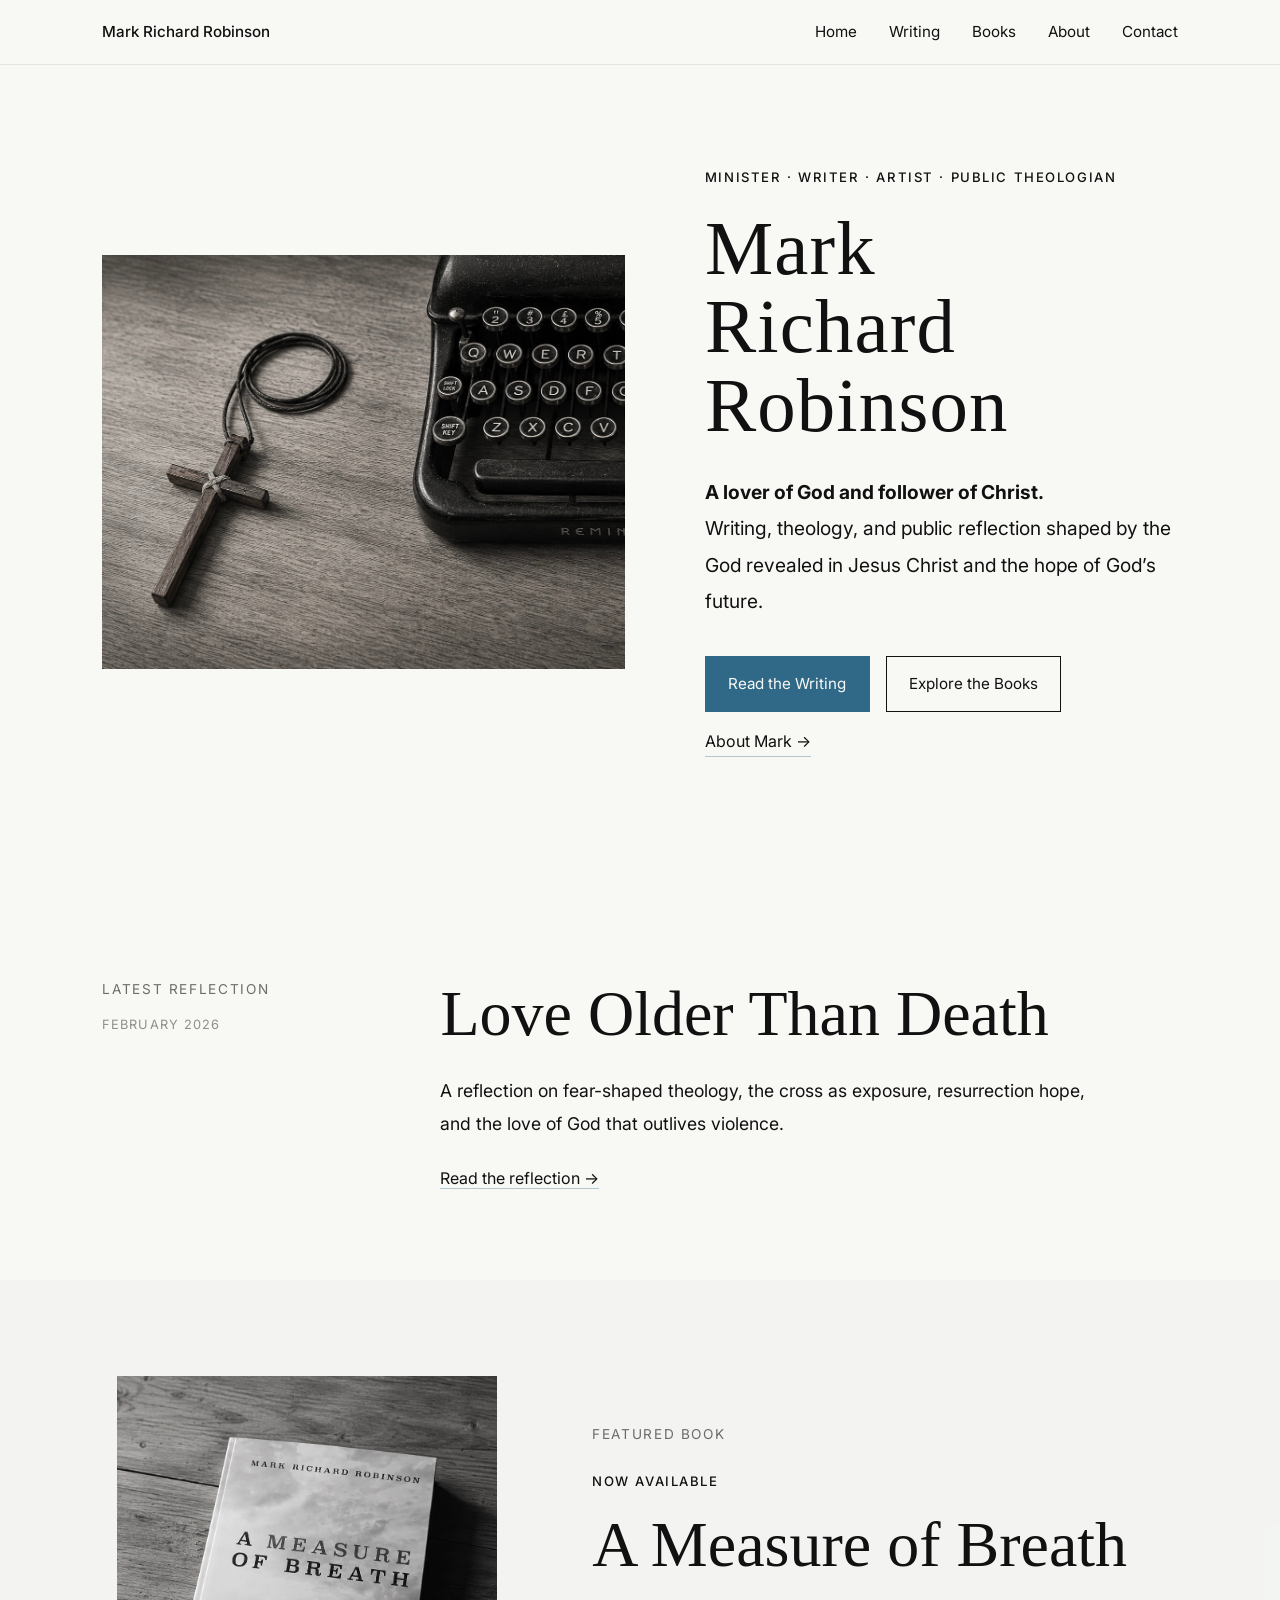
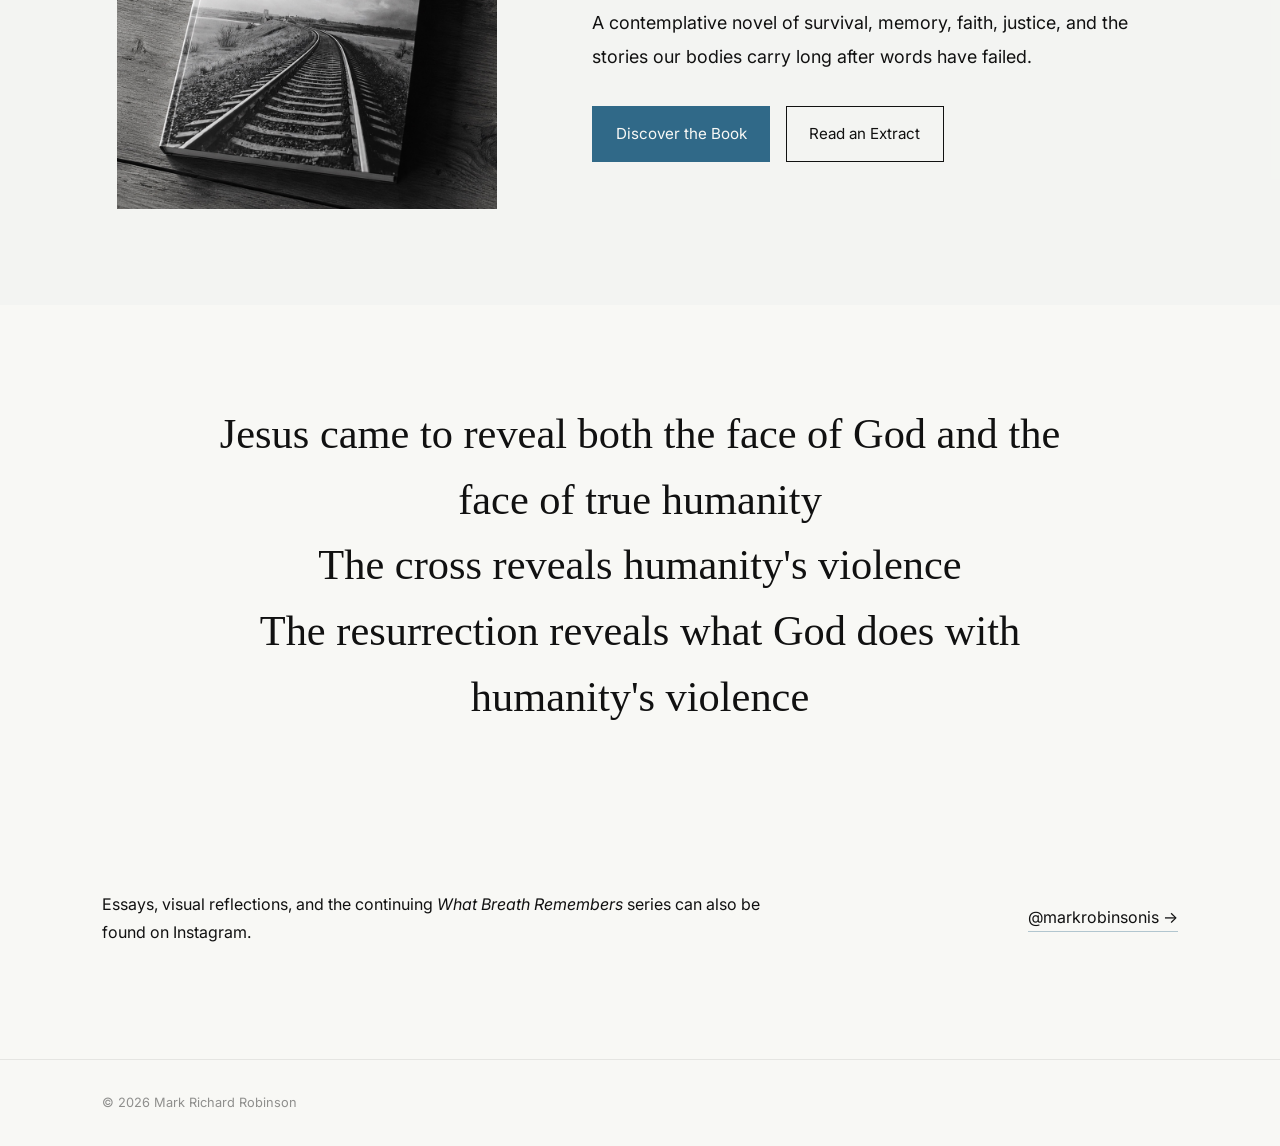
==== index.html @ be637208 "Update index.html" ====
<!DOCTYPE html>
<html lang="en">
<head>
    <meta charset="UTF-8">
    <meta name="viewport" content="width=device-width, initial-scale=1.0">
<meta name="description"
    content="The website of Mark Richard Robinson: minister, writer, artist, public theologian, and author of A Measure of Breath.">
<title>Mark Richard Robinson | Theology, Writing and Public Reflection</title>
<link rel="stylesheet" href="style.css">
</head>
<body>
<header class="site-header">
<div class="site-title">
    <a href="index.html">Mark Richard Robinson</a>
</div>
<button class="menu-toggle"
    aria-label="Open menu"
    aria-expanded="false"
    onclick="
        document.body.classList.toggle('menu-open');
        this.setAttribute(
            'aria-expanded',
            document.body.classList.contains('menu-open')
        );
    ">
    Menu
</button>
<nav class="site-nav" aria-label="Main navigation">
    <a href="index.html">Home</a>
    <a href="writing.html">Writing</a>
    <a href="books.html">Books</a>
    <a href="about.html">About</a>
    <a href="contact.html">Contact</a>
</nav>
</header>
<main>
<section class="home-hero">
    <div class="home-hero-image">
        <img src="images/home.jpg"
            alt="Remington typewriter and handmade wooden cross belonging to Mark Richard Robinson">
    </div>
    <div class="home-hero-text">
        <p class="home-identity">
            Minister · Writer · Artist · Public theologian
        </p>
        <h1>
            Mark<br>
            Richard<br>
            Robinson
        </h1>
        <p class="home-statement">
            <strong>A lover of God and follower of Christ.</strong><br>
Writing, theology, and public reflection shaped by the God revealed in Jesus Christ and the hope of God’s future.
        </p>
        <div class="home-primary-links">
            <a href="writing.html" class="button button-accent">
                Read the Writing
            </a>
            <a href="books.html" class="button">
                Explore the Books
            </a>
            <a href="about.html" class="home-text-link">
                About Mark →
            </a>
        </div>
    </div>
</section>
<section class="home-latest">
    <div class="home-section-inner">
        <div class="home-section-heading">
            <p class="section-label">
                Latest Reflection
            </p>
            <p class="article-date">
                February 2026
            </p>
        </div>
        <div class="home-latest-content">
            <h2>
                <a href="writing/love-older-than-death.html">
                    Love Older Than Death
                </a>
            </h2>
            <p>
                A reflection on fear-shaped theology, the cross as exposure,
                resurrection hope, and the love of God that outlives violence.
            </p>
            <a href="writing/love-older-than-death.html"
                class="home-text-link">
                Read the reflection →
            </a>
        </div>
    </div>
</section>
    
<section class="home-featured-book">
    <div class="home-book-inner">
        <div class="home-book-cover">
            <img src="images/a-measure-of-breath-book.jpg"
                alt="Cover of A Measure of Breath by Mark Richard Robinson">
        </div>
        <div class="home-book-content">
            <p class="section-label">
                Featured Book
            </p>
            <p class="home-book-status">
                Now available
            </p>
            <h2>
                A Measure of Breath
            </h2>
            <p class="home-book-summary">
                A contemplative novel of survival, memory, faith, justice,
                and the stories our bodies carry long after words have failed.
            </p>
            <div class="home-book-links">
                <a href="books.html" class="button button-accent">
                    Discover the Book
                </a>
                <a href="extract.html" class="button">
                    Read an Extract
                </a>
            </div>
        </div>
    </div>
</section>
<section class="home-quotation">
    <div class="home-quotation-inner">
        <blockquote>
          Jesus came to reveal both the face of God and the face of true humanity <br>
The cross reveals humanity's violence<br>

The resurrection reveals what God does with humanity's violence 

        </blockquote>
    
    </div>
</section>
<section class="home-follow">
    <div class="home-section-inner">
        <p>
            Essays, visual reflections, and the continuing
            <em>What Breath Remembers</em> series can also be found on Instagram.
        </p>
        <a href="https://instagram.com/markrobinsonis"
            class="home-text-link"
            target="_blank"
            rel="noopener noreferrer">
            @markrobinsonis →
        </a>
    </div>
</section>
</main>
<footer class="site-footer">
<div class="footer-inner">
    <p class="footer-copyright">
        © 2026 Mark Richard Robinson
    </p>
</div>
</footer>
</body>
</html>
---- style.css ----
@import url('https://fonts.googleapis.com/css2?family=Cinzel:wght@400;500&family=Inter:wght@300;400;500&display=swap');

:root {
    --background: #f8f8f5;
    --text: #111;
    --muted: rgba(0, 0, 0, 0.65);
    --line: rgba(0, 0, 0, 0.08);
    --accent: #306988;
}

* {
    margin: 0;
    padding: 0;
    box-sizing: border-box;
}

body {
    background: var(--background);
    color: var(--text);
    font-family: 'Inter', sans-serif;
    line-height: 1.7;
}

/* Header */

.site-header {
    position: sticky;
    top: 0;
    z-index: 100;
    background: rgba(248, 248, 245, 0.96);
    border-bottom: 1px solid var(--line);
    padding: 1.2rem 8%;
    display: flex;
    align-items: center;
    justify-content: space-between;
}

.site-title {
    font-size: 0.95rem;
    font-weight: 500;
}

.site-title a {
    text-decoration: none;
    color: inherit;
}

.site-nav {
    display: flex;
    gap: 2rem;
}

.site-nav a {
    text-decoration: none;
    color: var(--text);
    font-size: 0.95rem;
    transition: color 0.3s ease, opacity 0.3s ease;
}

.site-nav a:hover {
    color: var(--accent);
}

.menu-toggle {
    display: none;
    background: none;
    border: 1px solid rgba(0, 0, 0, 0.25);
    padding: 0.4rem 0.75rem;
    font-family: inherit;
    font-size: 0.9rem;
    cursor: pointer;
}

/* Shared Links */

a {
    color: inherit;
}

.text-link,
.homepage-book-link a,
.homepage-writing-link a,
.homepage-instagram a,
.article-back-link a,
.book-text a,
.writing-bridge a {
    color: var(--accent);
    text-decoration: none;
    border-bottom: 1px solid rgba(48, 105, 136, 0.35);
    transition: opacity 0.25s ease, border-color 0.25s ease;
}

.text-link:hover,
.homepage-book-link a:hover,
.homepage-writing-link a:hover,
.homepage-instagram a:hover,
.article-back-link a:hover,
.book-text a:hover,
.writing-bridge a:hover {
    opacity: 0.75;
    border-color: var(--accent);
}

/* Home Page */

.home-hero {
display: grid;
grid-template-columns: minmax(0, 1.05fr) minmax(340px, 0.95fr);
align-items: center;
gap: 5rem;
min-height: calc(100vh - 75px);
padding: 3.5rem 8% 5.5rem;
}

.home-hero-image {
min-width: 0;
}

.home-hero-image img {
display: block;
width: 100%;
max-height: 680px;
object-fit: cover;
object-position: center;
}

.home-hero-text {
max-width: 590px;
}

.home-identity {
margin-bottom: 1.4rem;
color: var(–accent);
font-size: 0.82rem;
font-weight: 500;
letter-spacing: 0.12em;
line-height: 1.6;
text-transform: uppercase;
}

.home-hero h1 {
margin-bottom: 1.8rem;
font-family: ‘Cinzel’, serif;
font-size: clamp(3.5rem, 6vw, 5.4rem);
font-weight: 500;
letter-spacing: 0.015em;
line-height: 1.02;
}

.home-statement {
max-width: 550px;
font-size: 1.2rem;
line-height: 1.9;
}

.home-primary-links {
display: flex;
align-items: center;
flex-wrap: wrap;
gap: 1rem;
margin-top: 2.25rem;
}

.home-text-link {
color: var(–accent);
text-decoration: none;
border-bottom: 1px solid rgba(48, 105, 136, 0.35);
transition:
opacity 0.25s ease,
border-color 0.25s ease;
}

.home-text-link:hover {
opacity: 0.72;
border-color: var(–accent);
}

/* Shared Homepage Sections */

.home-latest,
.home-featured-book,
.home-quotation,
.home-follow {
border-top: 1px solid var(–line);
}

.home-section-inner,
.home-book-inner,
.home-quotation-inner {
max-width: 1180px;
margin: 0 auto;
}

.home-latest {
padding: 5.5rem 8%;
}

.home-latest .home-section-inner {
display: grid;
grid-template-columns: minmax(170px, 0.35fr) minmax(0, 1fr);
gap: 5rem;
}

.home-section-heading .section-label {
margin-bottom: 0.8rem;
}

.home-latest-content {
max-width: 720px;
}

.home-latest-content h2 {
margin-bottom: 1.5rem;
font-family: ‘Cinzel’, serif;
font-size: clamp(2.5rem, 5vw, 4.25rem);
font-weight: 500;
line-height: 1.12;
}

.home-latest-content h2 a {
color: var(–text);
text-decoration: none;
transition: color 0.25s ease;
}

.home-latest-content h2 a:hover {
color: var(–accent);
}

.home-latest-content p {
max-width: 650px;
margin-bottom: 1.5rem;
font-size: 1.1rem;
line-height: 1.9;
}

/* Featured Book */

.home-featured-book {
padding: 6rem 8%;
background: rgba(48, 105, 136, 0.025);
}

.home-book-inner {
display: grid;
grid-template-columns: minmax(240px, 0.7fr) minmax(0, 1fr);
align-items: center;
gap: 5rem;
}

.home-book-cover img {
display: block;
width: 100%;
max-width: 380px;
height: auto;
margin: 0 auto;
}

.home-book-content {
max-width: 620px;
}

.home-book-status {
margin-bottom: 1rem;
color: var(–accent);
font-size: 0.82rem;
font-weight: 500;
letter-spacing: 0.12em;
text-transform: uppercase;
}

.home-book-content h2 {
margin-bottom: 1.5rem;
font-family: ‘Cinzel’, serif;
font-size: clamp(2.5rem, 5vw, 4rem);
font-weight: 500;
line-height: 1.15;
}

.home-book-summary {
font-size: 1.12rem;
line-height: 1.9;
}

.home-book-links {
display: flex;
flex-wrap: wrap;
gap: 1rem;
margin-top: 2rem;
}

/* Homepage Quotation */

.home-quotation {
padding: 6rem 8%;
}

.home-quotation-inner {
max-width: 900px;
text-align: center;
}

.home-quotation blockquote {
margin: 0;
padding: 0;
border-left: 0;
font-family: ‘Cinzel’, serif;
font-size: clamp(1.6rem, 3.5vw, 2.65rem);
font-weight: 400;
line-height: 1.55;
}

.home-quotation p {
margin-top: 2rem;
color: var(–accent);
font-size: 0.82rem;
letter-spacing: 0.1em;
text-transform: uppercase;
}

/* Homepage Instagram */

.home-follow {
padding: 4rem 8%;
}

.home-follow .home-section-inner {
display: flex;
align-items: center;
justify-content: space-between;
gap: 3rem;
}

.home-follow p {
max-width: 680px;
line-height: 1.8;
}

/* Homepage Responsive Layout */

@media (max-width: 900px) {

.home-hero {
    grid-template-columns: 1fr;
    gap: 3.5rem;
    min-height: auto;
    padding: 3.5rem 8% 5rem;
}
.home-hero-image img {
    max-height: 560px;
}
.home-hero-text {
    max-width: 700px;
}
.home-latest .home-section-inner {
    grid-template-columns: 1fr;
    gap: 1.5rem;
}
.home-book-inner {
    grid-template-columns: 1fr;
    gap: 3.5rem;
}
.home-book-cover img {
    max-width: 340px;
    margin-left: 0;
}
.home-follow .home-section-inner {
    align-items: flex-start;
    flex-direction: column;
    gap: 1.25rem;
}

}

@media (max-width: 520px) {

.home-hero {
    padding-top: 3rem;
}
.home-hero-image img {
    max-height: 430px;
}
.home-primary-links,
.home-book-links {
    align-items: stretch;
    flex-direction: column;
}
.home-primary-links .button,
.home-book-links .button {
    width: 100%;
    text-align: center;
}
.home-primary-links .home-text-link {
    align-self: flex-start;
    margin-top: 0.5rem;
}
.home-latest,
.home-featured-book,
.home-quotation {
    padding: 4.5rem 8%;
}
.home-follow {
    padding: 3.5rem 8%;
}

}
/* Books / About / Contact Pages */

.book-page {
    display: flex;
    align-items: center;
    gap: 5rem;
    padding: 4rem 8% 6rem 8%;
    min-height: calc(100vh - 70px);
}

/* Dedicated Books Page Layout */

.book-layout {
    display: flex;
    align-items: flex-start;
    gap: 4rem;
    padding: 4rem 8% 6rem 8%;
}

.book-cover-sticky {
    position: sticky;
    top: 7rem;
}

.book-image {
    flex: 1;
}

.book-image img {
    width: 100%;
    max-width: 480px;
    height: auto;
    display: block;
}

.book-text {
    flex: 1;
    max-width: 540px;
}

.section-label {
    font-size: 0.85rem;
    text-transform: uppercase;
    letter-spacing: 0.12em;
    margin-bottom: 1.5rem;
    opacity: 0.6;
}

.book-text h1 {
    font-family: 'Cinzel', serif;
    font-size: 3.5rem;
    font-weight: 500;
    line-height: 1.15;
    margin-bottom: 2rem;
}

.book-intro {
    font-size: 1.2rem;
    line-height: 1.9;
    margin-bottom: 1.5rem;
}

.book-text p {
    margin-bottom: 1.5rem;
}

.book-accent-line {
    color: var(--accent);
    font-size: 0.9rem;
    letter-spacing: 0.12em;
    text-transform: uppercase;
    margin-bottom: 1.2rem;
}

.book-excerpt,
.instagram-bridge,
.writing-bridge,
.contact-launch-note {
    margin-top: 2.5rem;
    padding-top: 1.5rem;
    border-top: 1px solid var(--line);
}

.instagram-bridge h2,
.book-excerpt h2 {
    font-family: 'Cinzel', serif;
    font-size: 1.4rem;
    font-weight: 500;
    margin-bottom: 1rem;
}

blockquote {
    margin: 2.5rem 0;
    padding-left: 1.5rem;
    border-left: 1px solid rgba(0, 0, 0, 0.3);
    font-size: 1.15rem;
    line-height: 1.8;
}

blockquote span {
    display: block;
    margin-top: 1rem;
    font-size: 0.95rem;
    opacity: 0.7;
}

.book-links {
    display: flex;
    gap: 1rem;
    flex-wrap: wrap;
}

.button {
    display: inline-block;
    padding: 0.9rem 1.4rem;
    border: 1px solid var(--text);
    text-decoration: none;
    color: var(--text);
    font-size: 0.95rem;
    transition: all 0.3s ease;
}

.button:hover {
    border-color: var(--accent);
    background: var(--accent);
    color: var(--background);
}

/* Writing Landing Page */

.writing-page {
    max-width: 1100px;
    margin: 0 auto;
    padding: 4rem 8% 6rem 8%;
}

.writing-intro {
    max-width: 720px;
    margin-bottom: 5rem;
}

.writing-intro h1 {
    font-family: 'Cinzel', serif;
    font-size: 3.5rem;
    font-weight: 500;
    line-height: 1.2;
    margin-bottom: 2rem;
}

.writing-summary {
    max-width: 680px;
    font-size: 1.2rem;
    line-height: 1.9;
}

.writing-bridge {
    max-width: 680px;
    font-size: 1rem;
    line-height: 1.8;
}

.writing-list {
    display: flex;
    flex-direction: column;
    gap: 3rem;
}

.writing-item {
    padding-bottom: 2.5rem;
    border-bottom: 1px solid var(--line);
    max-width: 760px;
}

.writing-item h2 {
    font-family: 'Cinzel', serif;
    font-size: 2rem;
    font-weight: 500;
    position: relative;
    padding-bottom: 1rem;
    margin-bottom: 1rem;
}

.writing-item h2::after {
    content: "";
    position: absolute;
    left: 0;
    bottom: 0;
    width: 72px;
    height: 1px;
    background: rgba(48, 105, 136, 0.35);
}

.writing-item h2 a {
    color: var(--text);
    text-decoration: none;
    transition: color 0.3s ease;
}

.writing-item h2 a:hover {
    color: var(--accent);
}

.writing-item p {
    font-size: 1.05rem;
    line-height: 1.9;
    opacity: 0.85;
}

/* Article Page */

.article-page {
    max-width: 760px;
    margin: 0 auto;
    padding: 4rem 6% 6rem 6%;
}

.article-banner {
    width: 100vw;
    margin-left: calc(50% - 50vw);
    margin-right: calc(50% - 50vw);
    margin-top: -4rem;
    margin-bottom: 5rem;
}

.article-banner img {
    display: block;
    width: 100%;
    height: 220px;
    object-fit: cover;
    object-position: center;
}

.article-header {
    max-width: 700px;
    margin-bottom: 4rem;
}

.article-kicker {
    font-size: 1.1rem;
    line-height: 1.9;
    margin-bottom: 2.5rem;
    opacity: 0.8;
}

.article-date {
    font-size: 0.8rem;
    letter-spacing: 0.08em;
    text-transform: uppercase;
    opacity: 0.45;
    margin-bottom: 0.8rem;
}

.article-header h1 {
    font-family: 'Cinzel', serif;
    font-size: 3.2rem;
    font-weight: 500;
    line-height: 1.15;
    margin-bottom: 2rem;
}

.article-intro {
    font-size: 1.2rem;
    line-height: 1.9;
    opacity: 0.85;
}

.article-body {
    max-width: 620px;
}

.article-body p {
    font-size: 1.05rem;
    line-height: 2;
    margin-bottom: 1.7rem;
}

.article-body h2 {
    font-family: 'Cinzel', serif;
    font-size: 2rem;
    font-weight: 500;
    margin: 4rem 0 2rem 0;
}

.article-body blockquote {
    margin: 3.5rem 0;
    padding-left: 1.5rem;
    border-left: 1px solid rgba(48, 105, 136, 0.45);
    font-size: 1.25rem;
    line-height: 1.9;
}

.article-revelation-line {
    font-family: 'Inter', sans-serif;
    text-align: center;
    font-size: 1.7rem !important;
    line-height: 1.8 !important;
    margin: 4rem 0 !important;
    letter-spacing: 0.02em;
    font-weight: 400;
    text-transform: none;
}

.article-back-link {
    margin-top: 4rem;
}

/* Footer */

.site-footer {
    margin-top: 3rem;
    padding: 2rem 8%;
    border-top: 1px solid var(--line);
}

.footer-inner {
    max-width: 1200px;
    margin: 0 auto;
}

.footer-copyright {
    font-size: 0.8rem;
    opacity: 0.45;
}

/* Tablet / Mobile */

@media (max-width: 900px) {

    .site-header {
        padding: 0.9rem 8%;
        align-items: flex-start;
        flex-wrap: wrap;
    }

    .site-title {
        padding-top: 0.35rem;
    }

    .menu-toggle {
        display: block;
    }

    .site-nav {
        display: none;
        width: 100%;
        flex-direction: column;
        gap: 1rem;
        padding-top: 1.25rem;
    }

    body.menu-open .site-nav {
        display: flex;
    }

    .hero {
        flex-direction: column;
        align-items: flex-start;
        gap: 3rem;
        padding: 3.5rem 8%;
        min-height: auto;
    }

    .hero-text h1 {
        font-size: 3.2rem;
    }

    .intro {
        font-size: 1.05rem;
    }

    .hero-image {
        width: 100%;
    }

    .book-page {
        flex-direction: column;
        align-items: flex-start;
        gap: 3rem;
        padding: 3.5rem 8% 5rem 8%;
        min-height: auto;
    }

    .book-text h1 {
        font-size: 2.75rem;
    }

    .book-intro {
        font-size: 1.05rem;
    }

    .book-image {
        width: 100%;
    }

    .writing-page {
        padding: 3.5rem 8% 5rem 8%;
    }

    .writing-intro h1 {
        font-size: 2.75rem;
    }

    .writing-summary {
        font-size: 1.05rem;
    }

    .writing-item h2 {
        font-size: 1.7rem;
    }

    .article-page {
        padding: 3.5rem 8% 5rem 8%;
    }

    .article-banner {
        margin-top: -2rem;
        margin-bottom: 2.5rem;
    }

    .article-banner img {
        height: 220px;
    }

    .article-header h1 {
        font-size: 3rem;
    }

    .article-intro {
        font-size: 1.1rem;
    }

    .article-body p {
        font-size: 1.05rem;
        line-height: 1.9;
    }

    .article-revelation-line {
        font-size: 1.35rem !important;
    }
}

/* Books page stacks later than the rest of the site */

@media (max-width: 760px) {

    .book-layout {
        flex-direction: column;
        align-items: flex-start;
        gap: 3rem;
        padding: 3.5rem 8% 5rem 8%;
    }

    .book-cover-sticky {
        position: static;
    }

    .book-layout .book-image {
        width: 100%;
    }

    .book-layout .book-image img {
        max-width: 100%;
    }
}

@media (max-width: 520px) {

    .hero-text h1 {
        font-size: 2.75rem;
    }

    .hero {
        padding-top: 3rem;
    }

    .book-text h1 {
        font-size: 2.35rem;
    }

    .writing-intro h1 {
        font-size: 2.3rem;
    }

    .writing-item h2 {
        font-size: 1.45rem;
    }

    .article-header h1 {
        font-size: 2.45rem;
    }

    .article-body blockquote {
        font-size: 1.1rem;
    }
}

.book-feature-image {
    margin: 3rem 0 0 0;
    padding-top: 2.5rem;
    border-top: 1px solid var(--line);
}

.book-feature-image img {
    width: 100%;
    max-width: 520px;
    height: auto;
    display: block;
}

/* Giveaway Page */

.giveaway-hero {
    display: grid;
    grid-template-columns: minmax(0, 1.05fr) minmax(320px, 0.95fr);
    align-items: center;
    gap: 5rem;
    padding: 4rem 8% 6rem;
}

.giveaway-hero-image img {
    display: block;
    width: 100%;
    height: 620px;
    object-fit: cover;
    object-position: center;
}

.giveaway-hero-text {
    max-width: 560px;
}

.giveaway-accent-line {
    margin-bottom: 1.25rem;
    color: var(--accent);
    font-size: 0.85rem;
    font-weight: 500;
    letter-spacing: 0.12em;
    text-transform: uppercase;
}

.giveaway-hero h1 {
    margin-bottom: 2rem;
    font-family: 'Cinzel', serif;
    font-size: clamp(2.75rem, 5vw, 4.5rem);
    font-weight: 500;
    line-height: 1.08;
}

.giveaway-intro {
    margin-bottom: 1.5rem;
    font-size: 1.2rem;
    line-height: 1.9;
}

.giveaway-hero-text > p {
    margin-bottom: 1.5rem;
}

.giveaway-closing {
    margin-top: 2rem;
    padding: 1.4rem 0;
    border-top: 1px solid var(--line);
    border-bottom: 1px solid var(--line);
}

.giveaway-closing-label {
    margin-bottom: 0.25rem;
    color: var(--accent);
    font-size: 0.78rem;
    font-weight: 500;
    letter-spacing: 0.12em;
    text-transform: uppercase;
}

.giveaway-closing-date {
    font-size: 1.05rem;
}

.giveaway-actions {
    display: flex;
    flex-wrap: wrap;
    gap: 1rem;
    margin-top: 2rem;
}

.button-accent {
    border-color: var(--accent);
    background: var(--accent);
    color: var(--background);
}

.button-accent:hover {
    background: transparent;
    color: var(--accent);
}

.giveaway-section {
    padding: 5rem 8%;
    border-top: 1px solid var(--line);
}

.giveaway-section-inner {
    max-width: 760px;
    margin: 0 auto;
}

.giveaway-section h2 {
    margin-bottom: 1.5rem;
    font-family: 'Cinzel', serif;
    font-size: clamp(2rem, 4vw, 3rem);
    font-weight: 500;
    line-height: 1.2;
}

.giveaway-section-intro {
    max-width: 650px;
    margin-bottom: 2rem;
    font-size: 1.1rem;
    line-height: 1.9;
}

.giveaway-reading {
    background: rgba(48, 105, 136, 0.035);
}

.giveaway-extract-preview {
    margin: 2.5rem 0;
    border-left-color: rgba(48, 105, 136, 0.55);
}

.giveaway-steps {
    margin: 2rem 0 2rem 1.25rem;
    max-width: 680px;
}

.giveaway-steps li {
    margin-bottom: 1.25rem;
    padding-left: 0.5rem;
    line-height: 1.9;
}

.giveaway-steps a {
    color: var(--accent);
    text-decoration: none;
    border-bottom: 1px solid rgba(48, 105, 136, 0.35);
}

.giveaway-note {
    margin-bottom: 2rem;
    font-weight: 500;
}

.giveaway-terms-list {
    margin-left: 1.25rem;
}

.giveaway-terms-list li {
    margin-bottom: 1rem;
    padding-left: 0.4rem;
    line-height: 1.8;
}

.giveaway-link-grid {
    display: grid;
    grid-template-columns: repeat(3, minmax(0, 1fr));
    gap: 1rem;
    margin-top: 2.5rem;
}

.giveaway-resource {
    min-height: 150px;
    padding: 1.5rem;
    border: 1px solid var(--line);
    text-decoration: none;
    transition:
        border-color 0.25s ease,
        transform 0.25s ease;
}

.giveaway-resource:hover {
    border-color: var(--accent);
    transform: translateY(-2px);
}

.giveaway-resource-label,
.giveaway-resource-title {
    display: block;
}

.giveaway-resource-label {
    margin-bottom: 1rem;
    color: var(--accent);
    font-size: 0.75rem;
    letter-spacing: 0.1em;
    text-transform: uppercase;
}

.giveaway-resource-title {
    font-family: 'Cinzel', serif;
    font-size: 1.2rem;
    line-height: 1.3;
}

.giveaway-closing-section {
    text-align: center;
}

.giveaway-closing-section p {
    max-width: 660px;
    margin-right: auto;
    margin-left: auto;
    line-height: 1.9;
}

.giveaway-closing-section .giveaway-actions {
    justify-content: center;
}

.giveaway-thanks {
    margin-top: 3rem;
    font-size: 0.95rem;
    opacity: 0.7;
}

@media (max-width: 900px) {

    .giveaway-hero {
        grid-template-columns: 1fr;
        gap: 3rem;
        padding: 3.5rem 8% 5rem;
    }

    .giveaway-hero-image img {
        height: 440px;
    }

    .giveaway-hero-text {
        max-width: 680px;
    }

    .giveaway-link-grid {
        grid-template-columns: 1fr;
    }

    .giveaway-resource {
        min-height: auto;
    }
}

@media (max-width: 520px) {

    .giveaway-hero-image img {
        height: 320px;
    }

    .giveaway-section {
        padding: 4rem 8%;
    }

    .giveaway-actions {
        align-items: stretch;
        flex-direction: column;
    }

    .giveaway-actions .button {
        width: 100%;
        text-align: center;
    }
}
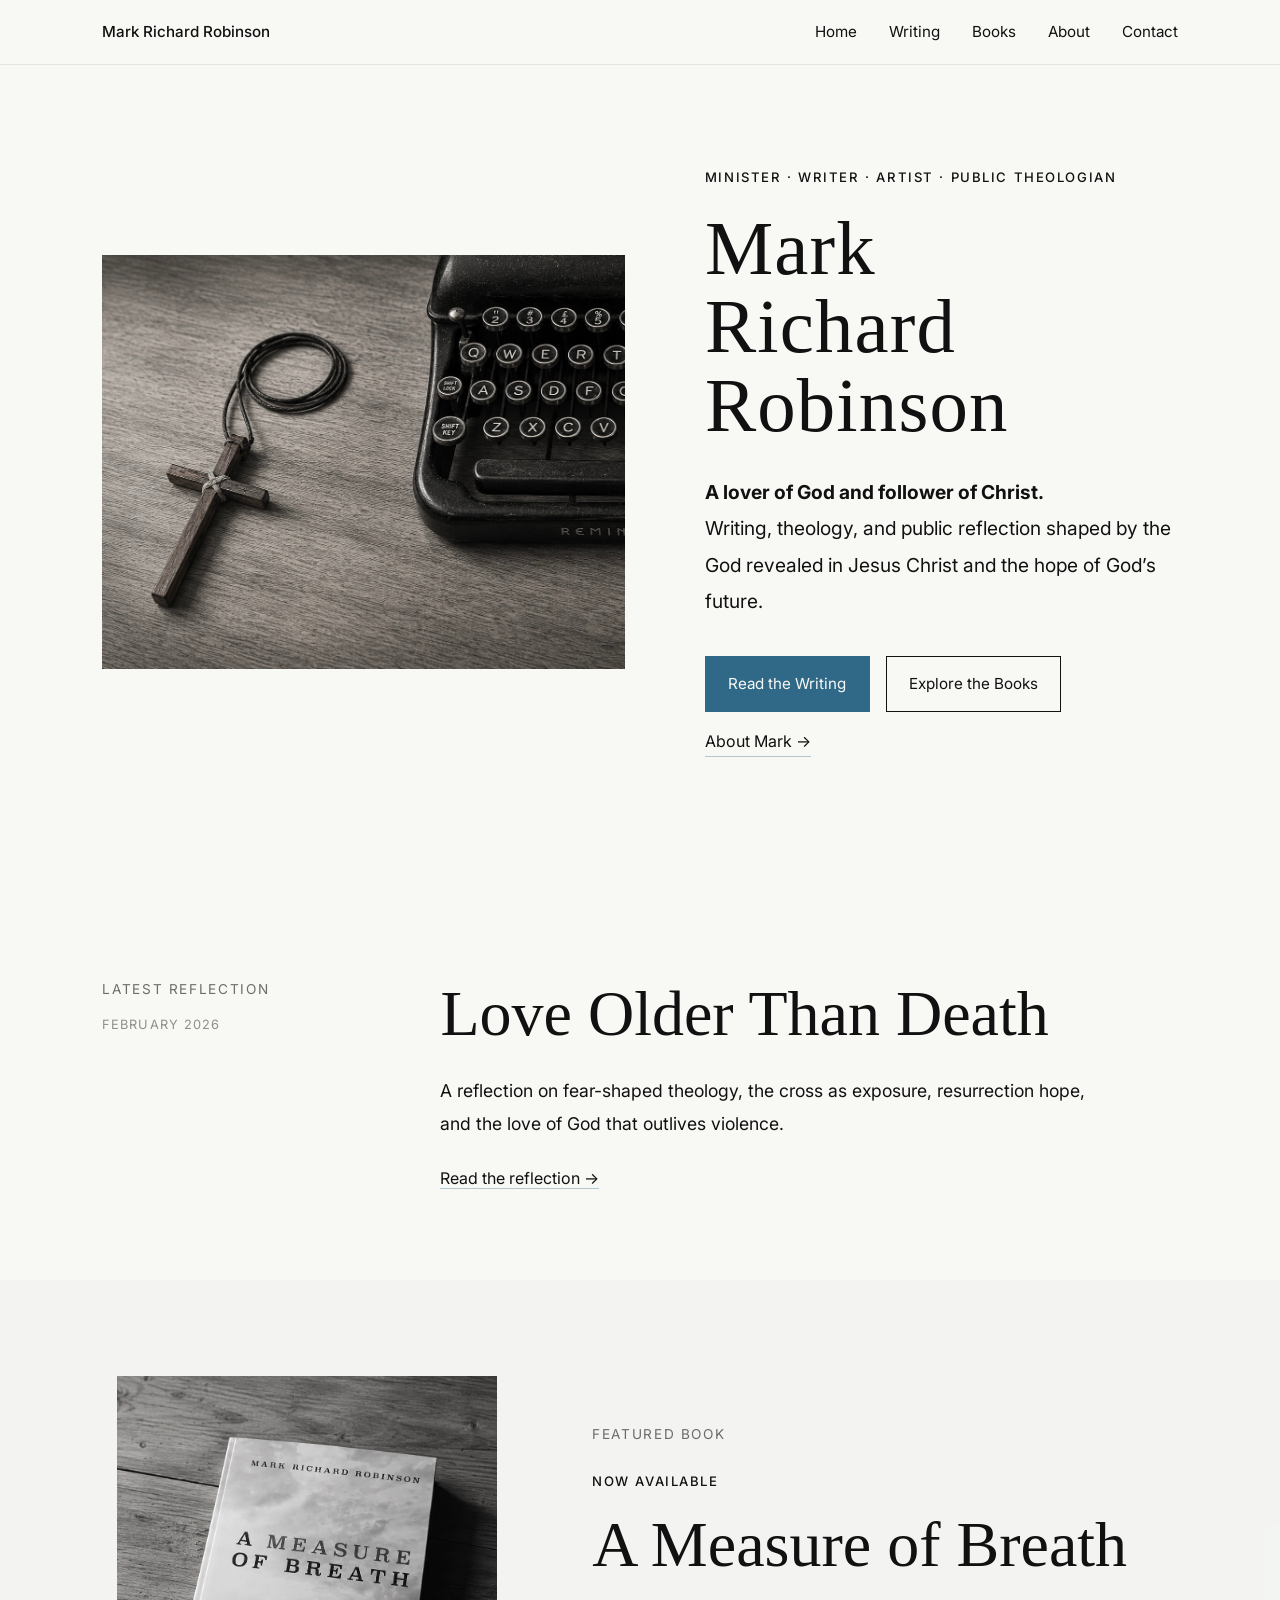
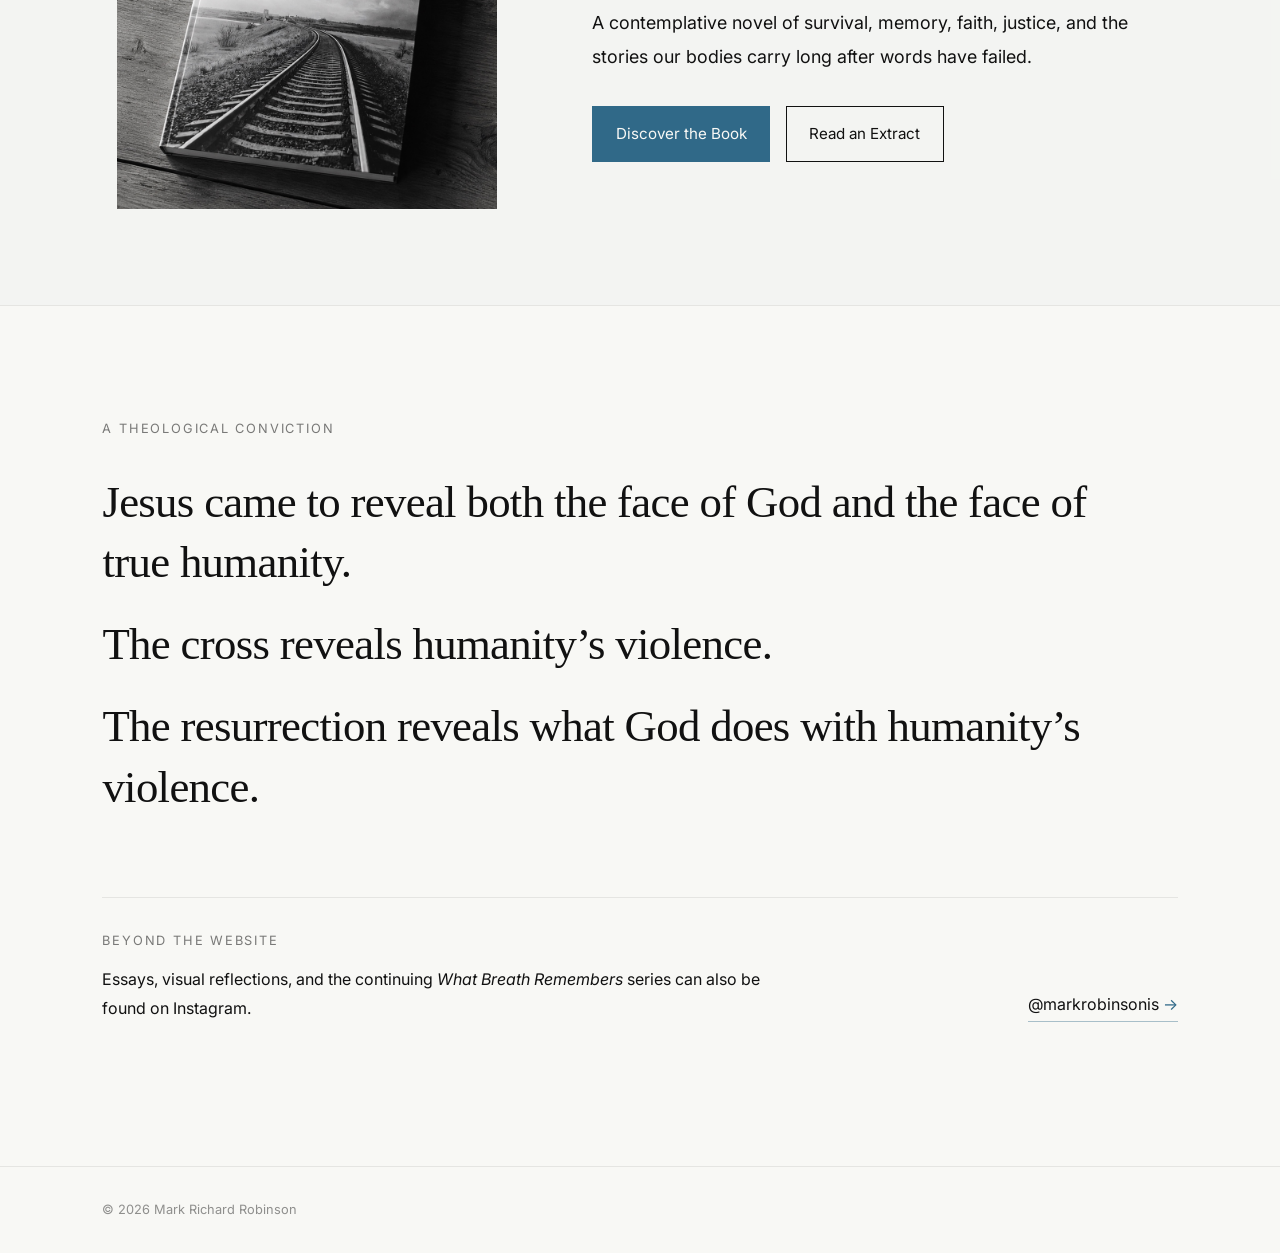
==== commit 93d2e500: "Update index.html" ====
--- a/index.html
+++ b/index.html
@@ -124,31 +124,61 @@
         </div>
     </div>
 </section>
-<section class="home-quotation">
-    <div class="home-quotation-inner">
-        <blockquote>
-          Jesus came to reveal both the face of God and the face of true humanity <br>
-The cross reveals humanity's violence<br>
+<section class="home-closing">
 
-The resurrection reveals what God does with humanity's violence 
+    <div class="home-closing-inner">
+
+        <p class="home-closing-label">
+            A Theological Conviction
+        </p>
+
+        <blockquote class="home-quote">
+
+            <p>
+                Jesus came to reveal both the face of God
+                and the face of true humanity.
+            </p>
+
+            <p>
+                The cross reveals humanity’s violence.
+            </p>
+
+            <p>
+                The resurrection reveals what God does
+                with humanity’s violence.
+            </p>
 
         </blockquote>
-    
+
+        <div class="home-instagram-panel">
+
+            <div class="home-instagram-text">
+
+                <p class="home-instagram-label">
+                    Beyond the Website
+                </p>
+
+                <p>
+                    Essays, visual reflections, and the continuing
+                    <em>What Breath Remembers</em> series can also be found on Instagram.
+                </p>
+
+            </div>
+
+            <a
+                class="home-instagram-link"
+                href="https://www.instagram.com/markrobinsonis/"
+                target="_blank"
+                rel="noopener noreferrer"
+                aria-label="Visit Mark Richard Robinson on Instagram"
+            >
+                @markrobinsonis <span aria-hidden="true">→</span>
+            </a>
+
+        </div>
+
     </div>
-</section>
-<section class="home-follow">
-    <div class="home-section-inner">
-        <p>
-            Essays, visual reflections, and the continuing
-            <em>What Breath Remembers</em> series can also be found on Instagram.
-        </p>
-        <a href="https://instagram.com/markrobinsonis"
-            class="home-text-link"
-            target="_blank"
-            rel="noopener noreferrer">
-            @markrobinsonis →
-        </a>
-    </div>
+
 </section>
 </main>
 <footer class="site-footer">
--- a/style.css
+++ b/style.css
@@ -297,7 +297,7 @@
 
 .home-quotation-inner {
 max-width: 900px;
-text-align: center;
+text-align: left;
 }
 
 .home-quotation blockquote {
@@ -316,6 +316,10 @@
 font-size: 0.82rem;
 letter-spacing: 0.1em;
 text-transform: uppercase;
+}
+
+.home-quote footer {
+    text-align: left;
 }
 
 /* Homepage Instagram */
@@ -1174,3 +1178,128 @@
     }
 }
 
+
+/* Homepage closing quotation and Instagram section */
+
+.home-closing {
+    padding: 7rem 8% 6rem;
+    background: #f8f8f5;
+    border-top: 1px solid var(--line);
+}
+
+.home-closing-inner {
+    width: min(1180px, 100%);
+    margin: 0 auto;
+}
+
+.home-closing-label,
+.home-instagram-label {
+    font-size: 0.8rem;
+    font-weight: 400;
+    letter-spacing: 0.14em;
+    text-transform: uppercase;
+    color: rgba(17, 17, 17, 0.55);
+}
+
+.home-closing-label {
+    margin-bottom: 2rem;
+}
+
+.home-quote {
+    max-width: 1020px;
+    margin: 0;
+    padding: 0;
+    border-left: 0;
+    font-family: 'Cinzel', serif;
+    font-size: clamp(2rem, 3.5vw, 3.7rem);
+    font-weight: 400;
+    line-height: 1.35;
+    letter-spacing: -0.015em;
+    color: var(--text);
+}
+
+.home-quote p {
+    margin: 0 0 1.35rem;
+}
+
+.home-quote p:last-child {
+    margin-bottom: 0;
+}
+
+.home-instagram-panel {
+    display: grid;
+    grid-template-columns: minmax(0, 1fr) auto;
+    align-items: end;
+    gap: 3rem;
+    margin-top: 5rem;
+    padding-top: 2rem;
+    border-top: 1px solid var(--line);
+}
+
+.home-instagram-text {
+    max-width: 680px;
+}
+
+.home-instagram-label {
+    margin-bottom: 0.8rem;
+}
+
+.home-instagram-text p:last-child {
+    margin: 0;
+    font-size: 1rem;
+    line-height: 1.8;
+}
+
+.home-instagram-link {
+    display: inline-block;
+    padding-bottom: 0.2rem;
+    color: var(--text);
+    text-decoration: none;
+    border-bottom: 1px solid rgba(48, 105, 136, 0.4);
+    font-size: 1rem;
+    white-space: nowrap;
+    transition:
+        color 0.25s ease,
+        border-color 0.25s ease;
+}
+
+.home-instagram-link:hover,
+.home-instagram-link:focus-visible {
+    color: var(--accent);
+    border-color: var(--accent);
+}
+
+.home-instagram-link span {
+    color: var(--accent);
+}
+
+@media (max-width: 760px) {
+
+    .home-closing {
+        padding: 4.5rem 8% 4rem;
+    }
+
+    .home-closing-label {
+        margin-bottom: 1.5rem;
+    }
+
+    .home-quote {
+        font-size: clamp(1.75rem, 8vw, 2.5rem);
+        line-height: 1.4;
+    }
+
+    .home-quote p {
+        margin-bottom: 1.5rem;
+    }
+
+    .home-instagram-panel {
+        grid-template-columns: 1fr;
+        align-items: start;
+        gap: 1.5rem;
+        margin-top: 3.5rem;
+    }
+
+    .home-instagram-link {
+        justify-self: start;
+    }
+}
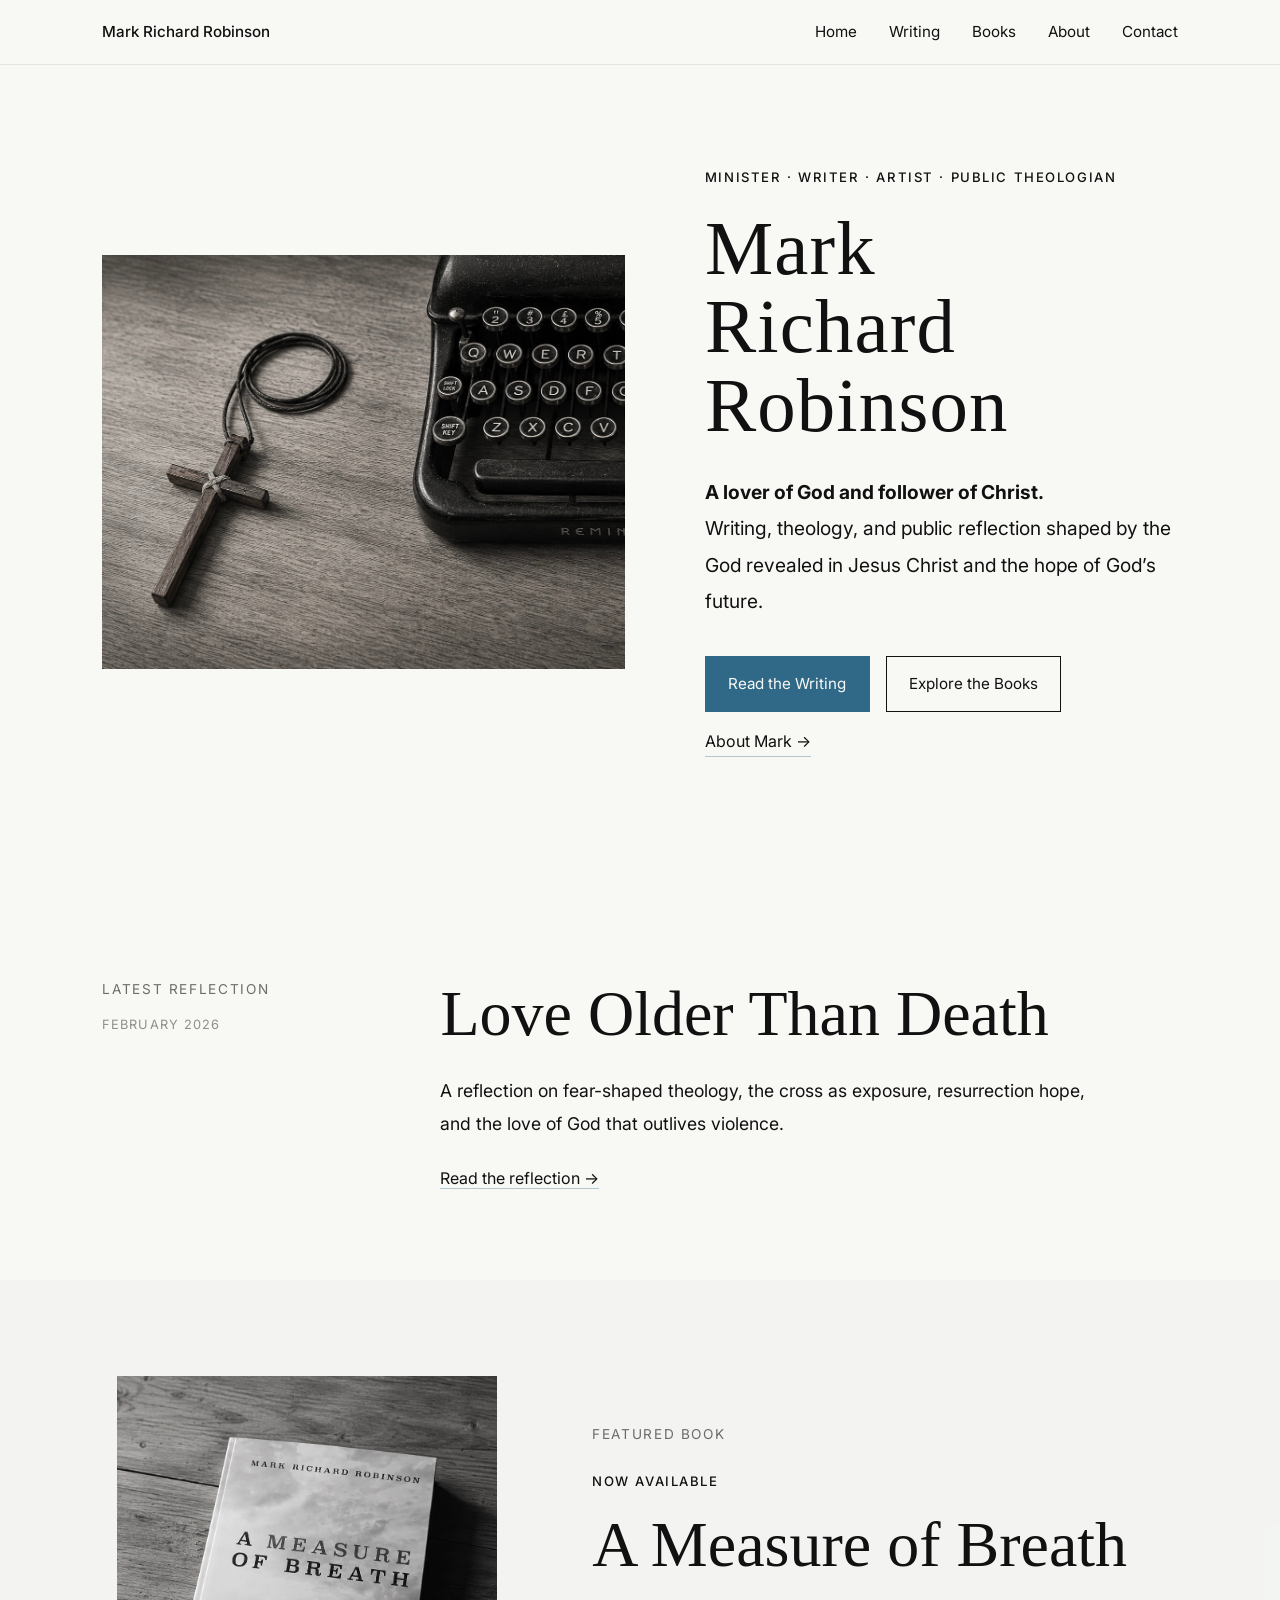
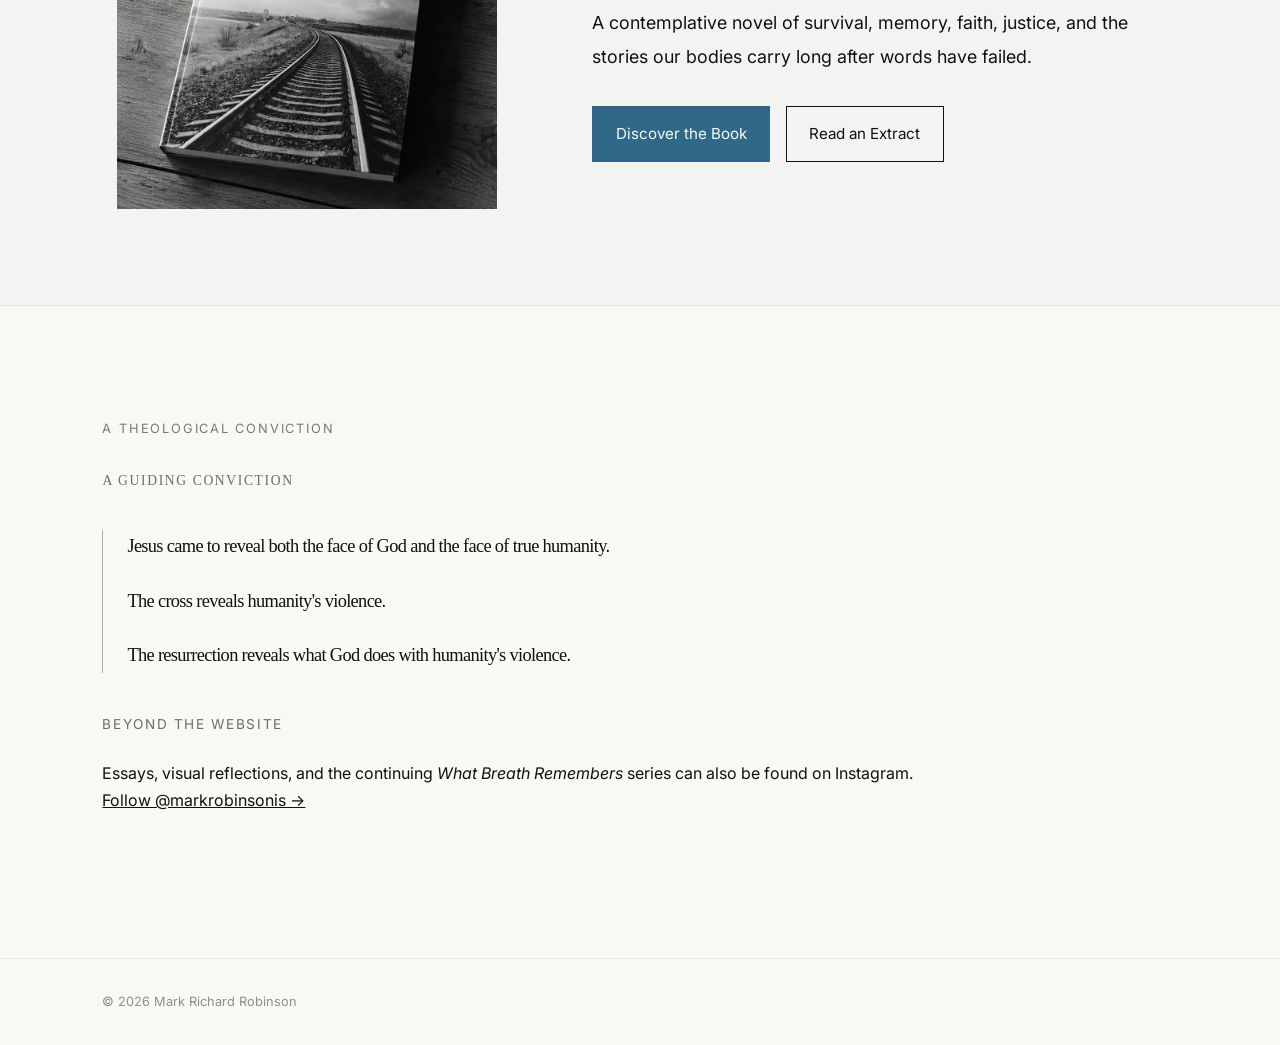
==== commit 5736ac37: "Update index.html" ====
--- a/index.html
+++ b/index.html
@@ -132,54 +132,48 @@
             A Theological Conviction
         </p>
 
-        <blockquote class="home-quote">
+        <section class="home-quote">
 
-            <p>
-                Jesus came to reveal both the face of God
-                and the face of true humanity.
-            </p>
+    <p class="section-label">A Guiding Conviction</p>
 
-            <p>
-                The cross reveals humanity’s violence.
-            </p>
+    <blockquote>
 
-            <p>
-                The resurrection reveals what God does
-                with humanity’s violence.
-            </p>
+        <p>Jesus came to reveal both the face of God and the face of true humanity.</p>
 
-        </blockquote>
+        <p>The cross reveals humanity's violence.</p>
 
-        <div class="home-instagram-panel">
+        <p>The resurrection reveals what God does with humanity's violence.</p>
 
-            <div class="home-instagram-text">
-
-                <p class="home-instagram-label">
-                    Beyond the Website
-                </p>
-
-                <p>
-                    Essays, visual reflections, and the continuing
-                    <em>What Breath Remembers</em> series can also be found on Instagram.
-                </p>
-
-            </div>
-
-            <a
-                class="home-instagram-link"
-                href="https://www.instagram.com/markrobinsonis/"
-                target="_blank"
-                rel="noopener noreferrer"
-                aria-label="Visit Mark Richard Robinson on Instagram"
-            >
-                @markrobinsonis <span aria-hidden="true">→</span>
-            </a>
-
-        </div>
-
-    </div>
+    </blockquote>
 
 </section>
+
+        <section class="instagram-section">
+
+    <p class="section-label">Beyond the Website</p>
+
+    <p class="instagram-text">
+
+        Essays, visual reflections, and the continuing
+
+        <em>What Breath Remembers</em> series can also be found on Instagram.
+
+    </p>
+
+    <a class="instagram-link"
+
+       href="https://instagram.com/markrobinsonis"
+
+       target="_blank"
+
+       rel="noopener">
+
+        Follow @markrobinsonis →
+
+    </a>
+
+</section>
+
 </main>
 <footer class="site-footer">
 <div class="footer-inner">
--- a/style.css
+++ b/style.css
@@ -1287,10 +1287,20 @@
         font-size: clamp(1.75rem, 8vw, 2.5rem);
         line-height: 1.4;
     }
+    .home-quote{
+
+    max-width:900px;
+
+}
 
     .home-quote p {
-        margin-bottom: 1.5rem;
-    }
+        margin-bottom: 2rem;
+    }
+    .home-quote p:last-child{
+
+    margin-bottom:0;
+
+}
 
     .home-instagram-panel {
         grid-template-columns: 1fr;
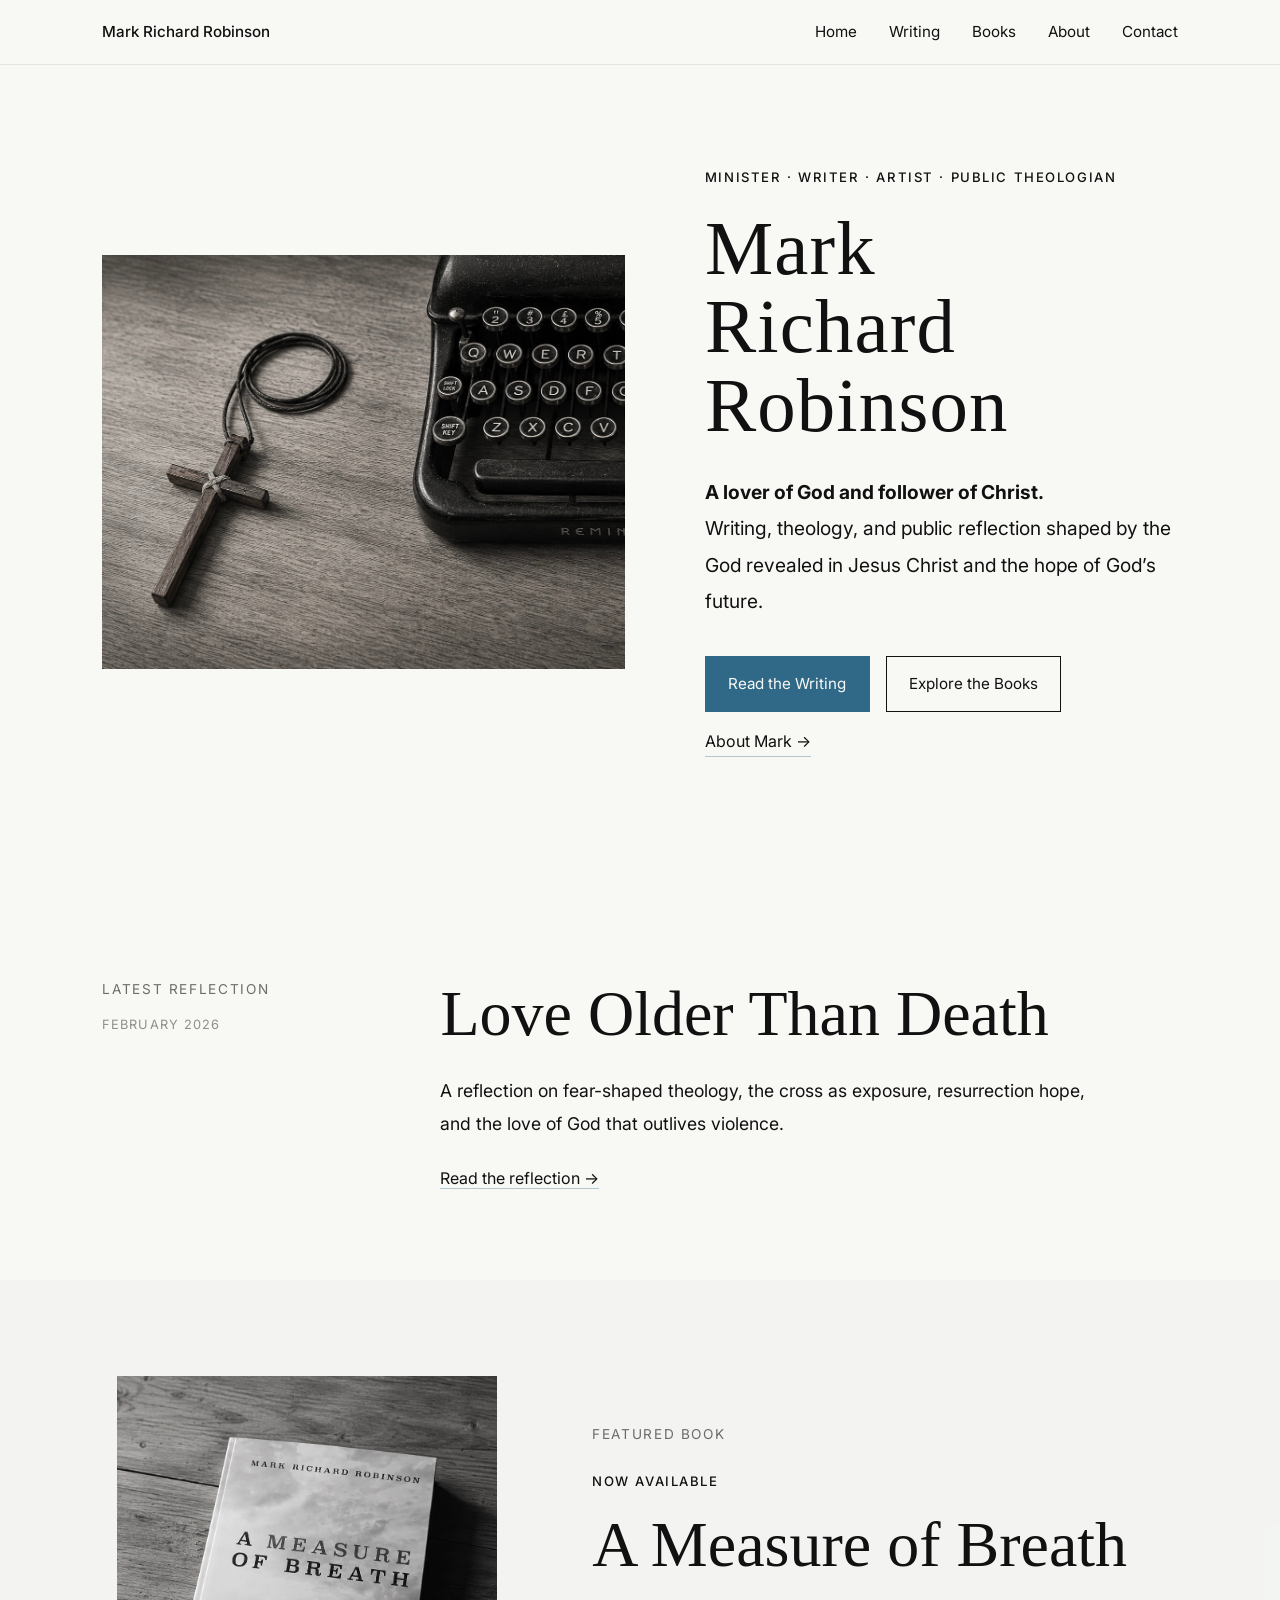
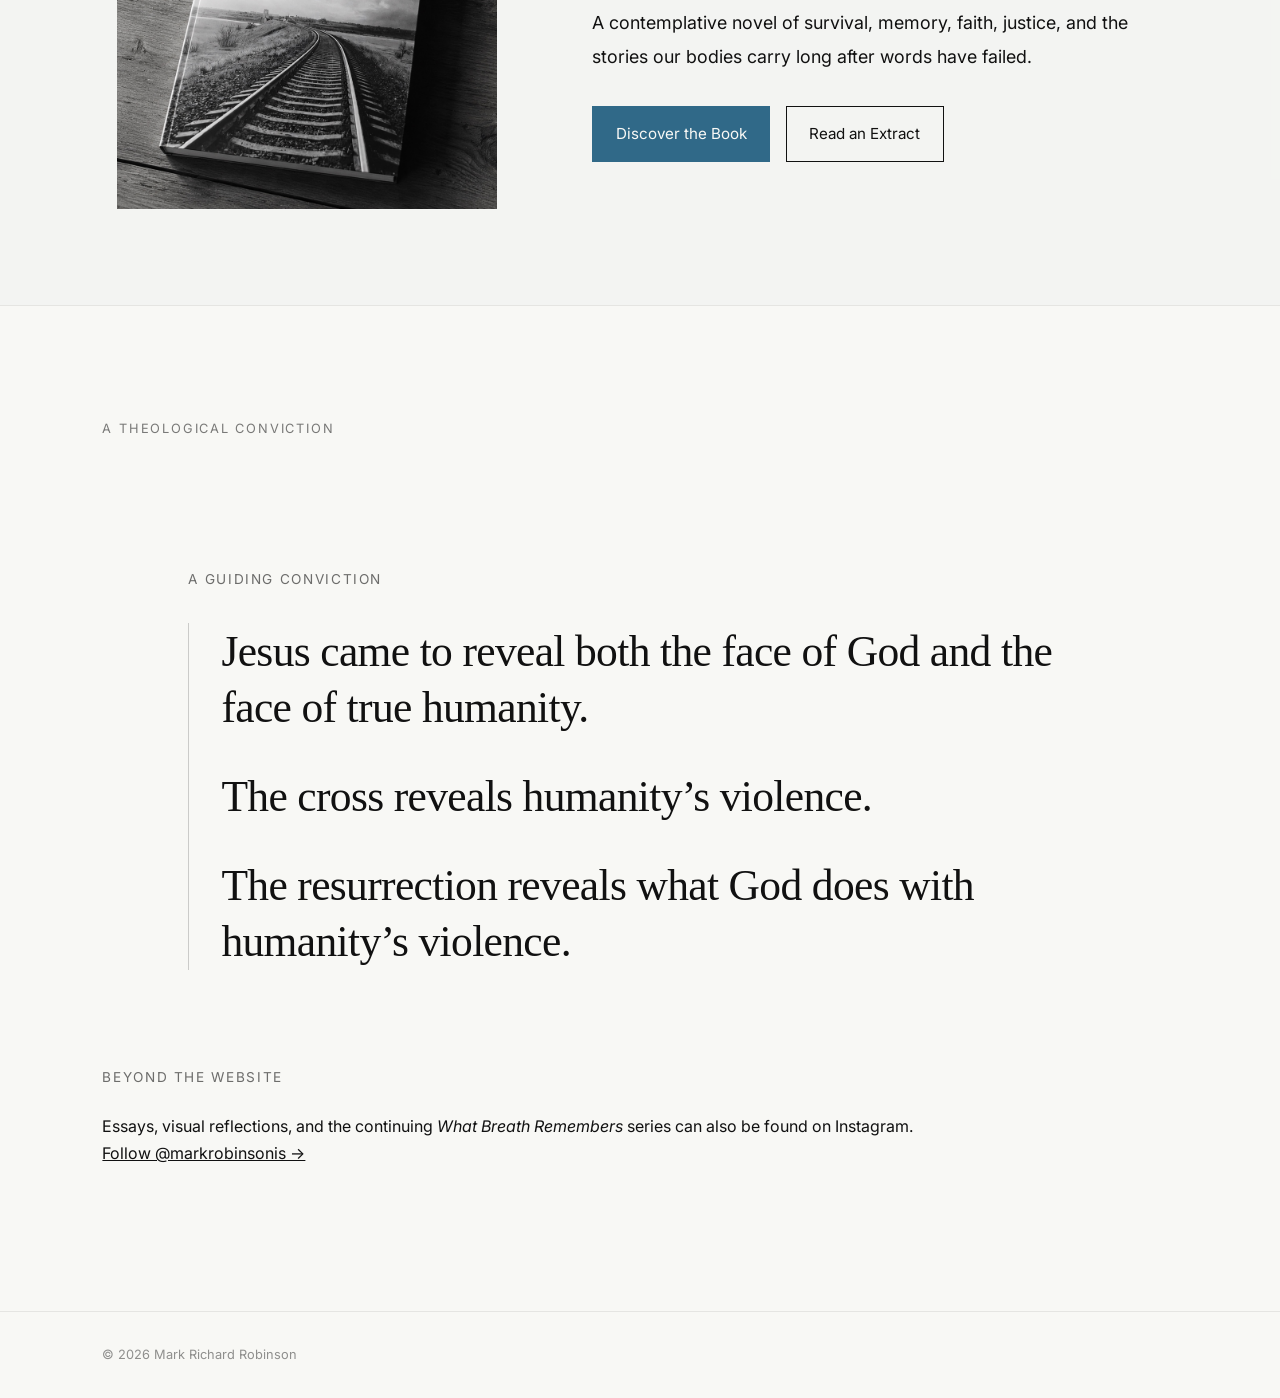
==== commit 60d3ff8f: "Update index.html" ====
--- a/index.html
+++ b/index.html
@@ -132,20 +132,28 @@
             A Theological Conviction
         </p>
 
-        <section class="home-quote">
+        <section class="home-quotation">
+    <div class="home-quotation-inner">
 
-    <p class="section-label">A Guiding Conviction</p>
+        <p class="section-label">
+            A Guiding Conviction
+        </p>
 
-    <blockquote>
+        <blockquote>
+            <p>
+                Jesus came to reveal both the face of God and the face of true humanity.
+            </p>
 
-        <p>Jesus came to reveal both the face of God and the face of true humanity.</p>
+            <p>
+                The cross reveals humanity’s violence.
+            </p>
 
-        <p>The cross reveals humanity's violence.</p>
+            <p>
+                The resurrection reveals what God does with humanity’s violence.
+            </p>
+        </blockquote>
 
-        <p>The resurrection reveals what God does with humanity's violence.</p>
-
-    </blockquote>
-
+    </div>
 </section>
 
         <section class="instagram-section">
--- a/style.css
+++ b/style.css
@@ -291,35 +291,51 @@
 
 /* Homepage Quotation */
 
+/* Homepage quotation */
+
 .home-quotation {
-padding: 6rem 8%;
+    padding: 6rem 8%;
 }
 
 .home-quotation-inner {
-max-width: 900px;
-text-align: left;
+    max-width: 1080px;
+    margin: 0 auto;
+    text-align: left;
+}
+
+.home-quotation .section-label {
+    margin-bottom: 2rem;
 }
 
 .home-quotation blockquote {
-margin: 0;
-padding: 0;
-border-left: 0;
-font-family: ‘Cinzel’, serif;
-font-size: clamp(1.6rem, 3.5vw, 2.65rem);
-font-weight: 400;
-line-height: 1.55;
-}
-
-.home-quotation p {
-margin-top: 2rem;
-color: var(–accent);
-font-size: 0.82rem;
-letter-spacing: 0.1em;
-text-transform: uppercase;
-}
-
-.home-quote footer {
-    text-align: left;
+    max-width: 1000px;
+    margin: 0;
+    padding-left: 2rem;
+    border-left: 1px solid rgba(0, 0, 0, 0.18);
+    font-family: 'Cinzel', serif;
+    font-size: clamp(2.3rem, 3.4vw, 3.2rem);
+    font-weight: 400;
+    line-height: 1.3;
+    letter-spacing: -0.015em;
+}
+
+.home-quotation blockquote p {
+    margin: 0 0 2rem;
+}
+
+.home-quotation blockquote p:last-child {
+    margin-bottom: 0;
+}
+
+.home-quotation cite {
+    display: block;
+    margin-top: 2rem;
+    font-family: 'Inter', sans-serif;
+    font-size: 0.8rem;
+    font-style: normal;
+    letter-spacing: 0.12em;
+    text-transform: uppercase;
+    color: var(--accent);
 }
 
 /* Homepage Instagram */
@@ -1205,26 +1221,6 @@
     margin-bottom: 2rem;
 }
 
-.home-quote {
-    max-width: 1020px;
-    margin: 0;
-    padding: 0;
-    border-left: 0;
-    font-family: 'Cinzel', serif;
-    font-size: clamp(2rem, 3.5vw, 3.7rem);
-    font-weight: 400;
-    line-height: 1.35;
-    letter-spacing: -0.015em;
-    color: var(--text);
-}
-
-.home-quote p {
-    margin: 0 0 1.35rem;
-}
-
-.home-quote p:last-child {
-    margin-bottom: 0;
-}
 
 .home-instagram-panel {
     display: grid;
@@ -1283,24 +1279,7 @@
         margin-bottom: 1.5rem;
     }
 
-    .home-quote {
-        font-size: clamp(1.75rem, 8vw, 2.5rem);
-        line-height: 1.4;
-    }
-    .home-quote{
-
-    max-width:900px;
-
-}
-
-    .home-quote p {
-        margin-bottom: 2rem;
-    }
-    .home-quote p:last-child{
-
-    margin-bottom:0;
-
-}
+
 
     .home-instagram-panel {
         grid-template-columns: 1fr;
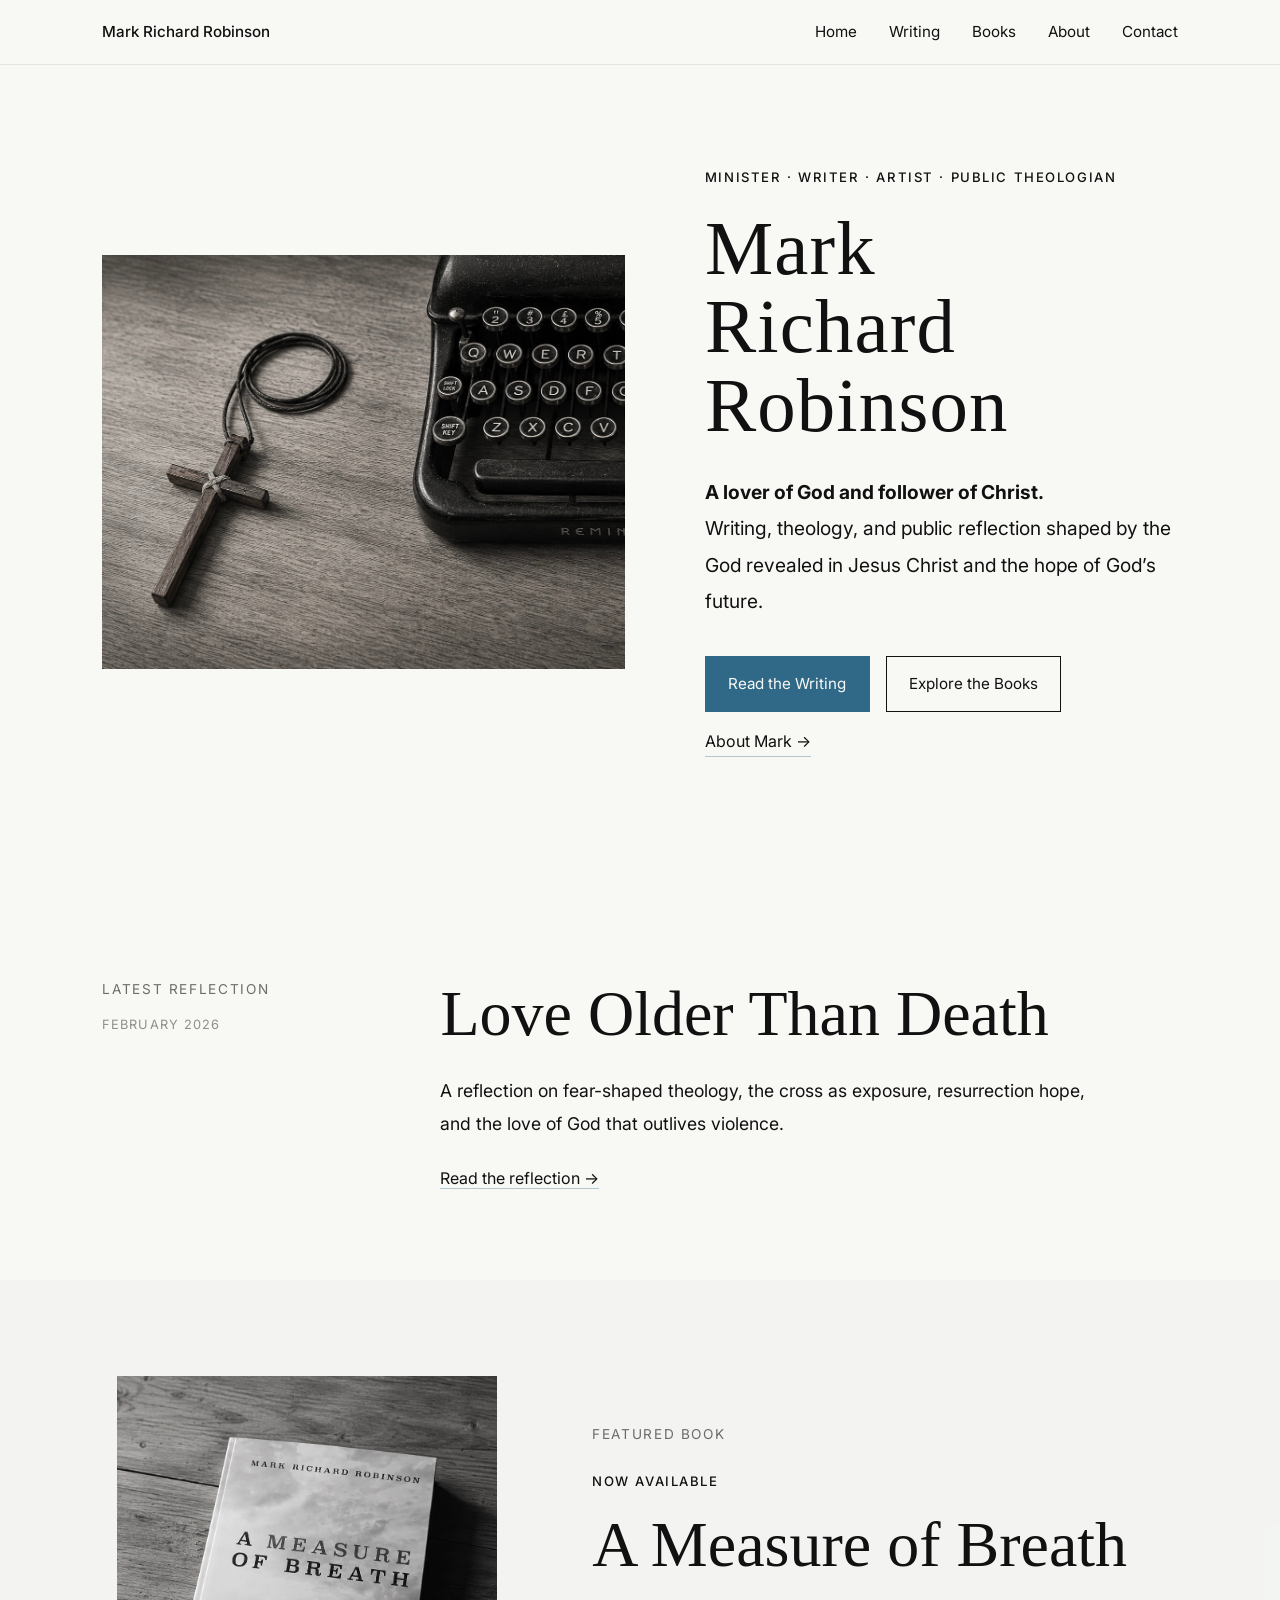
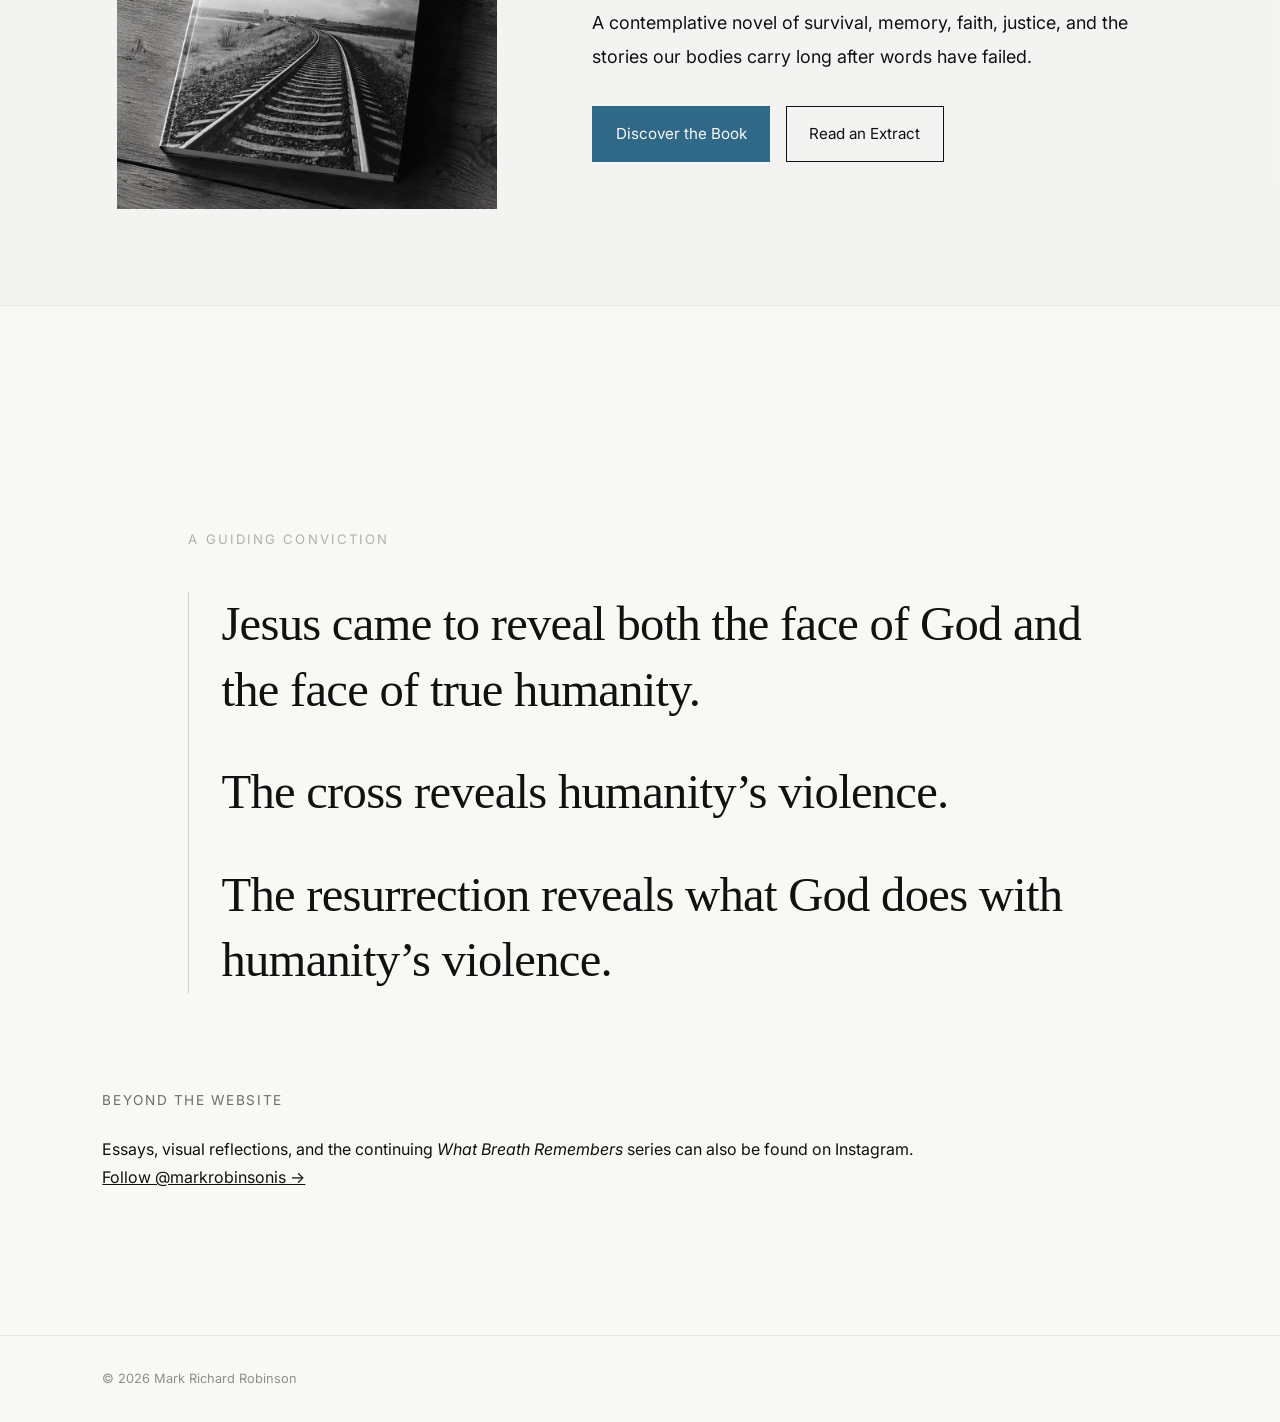
==== commit 3ec32b0d: "Update index.html" ====
--- a/index.html
+++ b/index.html
@@ -128,10 +128,6 @@
 
     <div class="home-closing-inner">
 
-        <p class="home-closing-label">
-            A Theological Conviction
-        </p>
-
         <section class="home-quotation">
     <div class="home-quotation-inner">
 
--- a/style.css
+++ b/style.css
@@ -289,71 +289,183 @@
 margin-top: 2rem;
 }
 
-/* Homepage Quotation */
-
-/* Homepage quotation */
+/* ========================================
+   HOMEPAGE CLOSING SECTION
+   Guiding conviction and Instagram
+   ======================================== */
 
 .home-quotation {
-    padding: 6rem 8%;
+    padding: 7rem 8% 6rem;
+    background: var(--background);
 }
 
 .home-quotation-inner {
-    max-width: 1080px;
+    width: min(1180px, 100%);
     margin: 0 auto;
     text-align: left;
 }
 
+/* Keep only one heading in the HTML:
+   A Guiding Conviction */
+
 .home-quotation .section-label {
-    margin-bottom: 2rem;
-}
+    margin: 0 0 2.75rem;
+    font-family: 'Inter', sans-serif;
+    font-size: 0.82rem;
+    font-weight: 400;
+    line-height: 1.4;
+    letter-spacing: 0.16em;
+    text-transform: uppercase;
+    color: rgba(17, 17, 17, 0.52);
+}
+
+/* Main theological statement */
 
 .home-quotation blockquote {
-    max-width: 1000px;
+    max-width: 1080px;
     margin: 0;
-    padding-left: 2rem;
-    border-left: 1px solid rgba(0, 0, 0, 0.18);
+    padding: 0 0 0 2rem;
+    border-left: 1px solid rgba(17, 17, 17, 0.18);
+
     font-family: 'Cinzel', serif;
-    font-size: clamp(2.3rem, 3.4vw, 3.2rem);
+    font-size: clamp(2.4rem, 3.8vw, 3.65rem);
     font-weight: 400;
-    line-height: 1.3;
+    line-height: 1.34;
     letter-spacing: -0.015em;
+    color: var(--text);
 }
 
 .home-quotation blockquote p {
-    margin: 0 0 2rem;
+    margin: 0 0 2.35rem;
 }
 
 .home-quotation blockquote p:last-child {
     margin-bottom: 0;
 }
 
-.home-quotation cite {
-    display: block;
-    margin-top: 2rem;
+/* Instagram invitation */
+
+.home-instagram {
+    display: grid;
+    grid-template-columns: minmax(0, 1fr) auto;
+    align-items: end;
+    gap: 3rem;
+
+    margin-top: 5rem;
+    padding-top: 2.25rem;
+    border-top: 1px solid var(--line);
+}
+
+.home-instagram-copy {
+    max-width: 760px;
+}
+
+.home-instagram .section-label {
+    margin-bottom: 1rem;
+}
+
+.home-instagram-copy p:last-child {
+    margin: 0;
     font-family: 'Inter', sans-serif;
-    font-size: 0.8rem;
-    font-style: normal;
-    letter-spacing: 0.12em;
-    text-transform: uppercase;
+    font-size: 1rem;
+    line-height: 1.8;
+    color: var(--text);
+}
+
+.home-instagram-link {
+    display: inline-block;
+    padding-bottom: 0.2rem;
+
+    font-family: 'Inter', sans-serif;
+    font-size: 1rem;
+    line-height: 1.5;
+    color: var(--text);
+    text-decoration: none;
+    white-space: nowrap;
+
+    border-bottom: 1px solid rgba(48, 105, 136, 0.4);
+
+    transition:
+        color 0.25s ease,
+        border-color 0.25s ease,
+        opacity 0.25s ease;
+}
+
+.home-instagram-link:hover,
+.home-instagram-link:focus-visible {
     color: var(--accent);
-}
-
-/* Homepage Instagram */
-
-.home-follow {
-padding: 4rem 8%;
-}
-
-.home-follow .home-section-inner {
-display: flex;
-align-items: center;
-justify-content: space-between;
-gap: 3rem;
-}
-
-.home-follow p {
-max-width: 680px;
-line-height: 1.8;
+    border-color: var(--accent);
+}
+
+.home-instagram-link:focus-visible {
+    outline: 2px solid rgba(48, 105, 136, 0.35);
+    outline-offset: 5px;
+}
+
+/* Tablet */
+
+@media (max-width: 900px) {
+
+    .home-quotation {
+        padding: 5.5rem 8% 5rem;
+    }
+
+    .home-quotation blockquote {
+        max-width: 920px;
+        font-size: clamp(2.15rem, 5.2vw, 3rem);
+        line-height: 1.38;
+    }
+
+    .home-instagram {
+        grid-template-columns: 1fr;
+        align-items: start;
+        gap: 1.5rem;
+        margin-top: 4rem;
+    }
+
+    .home-instagram-link {
+        justify-self: start;
+    }
+}
+
+/* Mobile */
+
+@media (max-width: 600px) {
+
+    .home-quotation {
+        padding: 4.25rem 8% 4rem;
+    }
+
+    .home-quotation .section-label {
+        margin-bottom: 2rem;
+        font-size: 0.76rem;
+        letter-spacing: 0.14em;
+    }
+
+    .home-quotation blockquote {
+        padding-left: 1.25rem;
+        font-size: clamp(1.75rem, 8vw, 2.35rem);
+        line-height: 1.42;
+        letter-spacing: -0.01em;
+    }
+
+    .home-quotation blockquote p {
+        margin-bottom: 1.8rem;
+    }
+
+    .home-instagram {
+        margin-top: 3.25rem;
+        padding-top: 1.75rem;
+    }
+
+    .home-instagram-copy p:last-child,
+    .home-instagram-link {
+        font-size: 0.95rem;
+    }
+}
+
+
+
 }
 
 /* Homepage Responsive Layout */
@@ -1222,53 +1334,6 @@
 }
 
 
-.home-instagram-panel {
-    display: grid;
-    grid-template-columns: minmax(0, 1fr) auto;
-    align-items: end;
-    gap: 3rem;
-    margin-top: 5rem;
-    padding-top: 2rem;
-    border-top: 1px solid var(--line);
-}
-
-.home-instagram-text {
-    max-width: 680px;
-}
-
-.home-instagram-label {
-    margin-bottom: 0.8rem;
-}
-
-.home-instagram-text p:last-child {
-    margin: 0;
-    font-size: 1rem;
-    line-height: 1.8;
-}
-
-.home-instagram-link {
-    display: inline-block;
-    padding-bottom: 0.2rem;
-    color: var(--text);
-    text-decoration: none;
-    border-bottom: 1px solid rgba(48, 105, 136, 0.4);
-    font-size: 1rem;
-    white-space: nowrap;
-    transition:
-        color 0.25s ease,
-        border-color 0.25s ease;
-}
-
-.home-instagram-link:hover,
-.home-instagram-link:focus-visible {
-    color: var(--accent);
-    border-color: var(--accent);
-}
-
-.home-instagram-link span {
-    color: var(--accent);
-}
-
 @media (max-width: 760px) {
 
     .home-closing {
@@ -1281,14 +1346,3 @@
 
 
 
-    .home-instagram-panel {
-        grid-template-columns: 1fr;
-        align-items: start;
-        gap: 1.5rem;
-        margin-top: 3.5rem;
-    }
-
-    .home-instagram-link {
-        justify-self: start;
-    }
-}
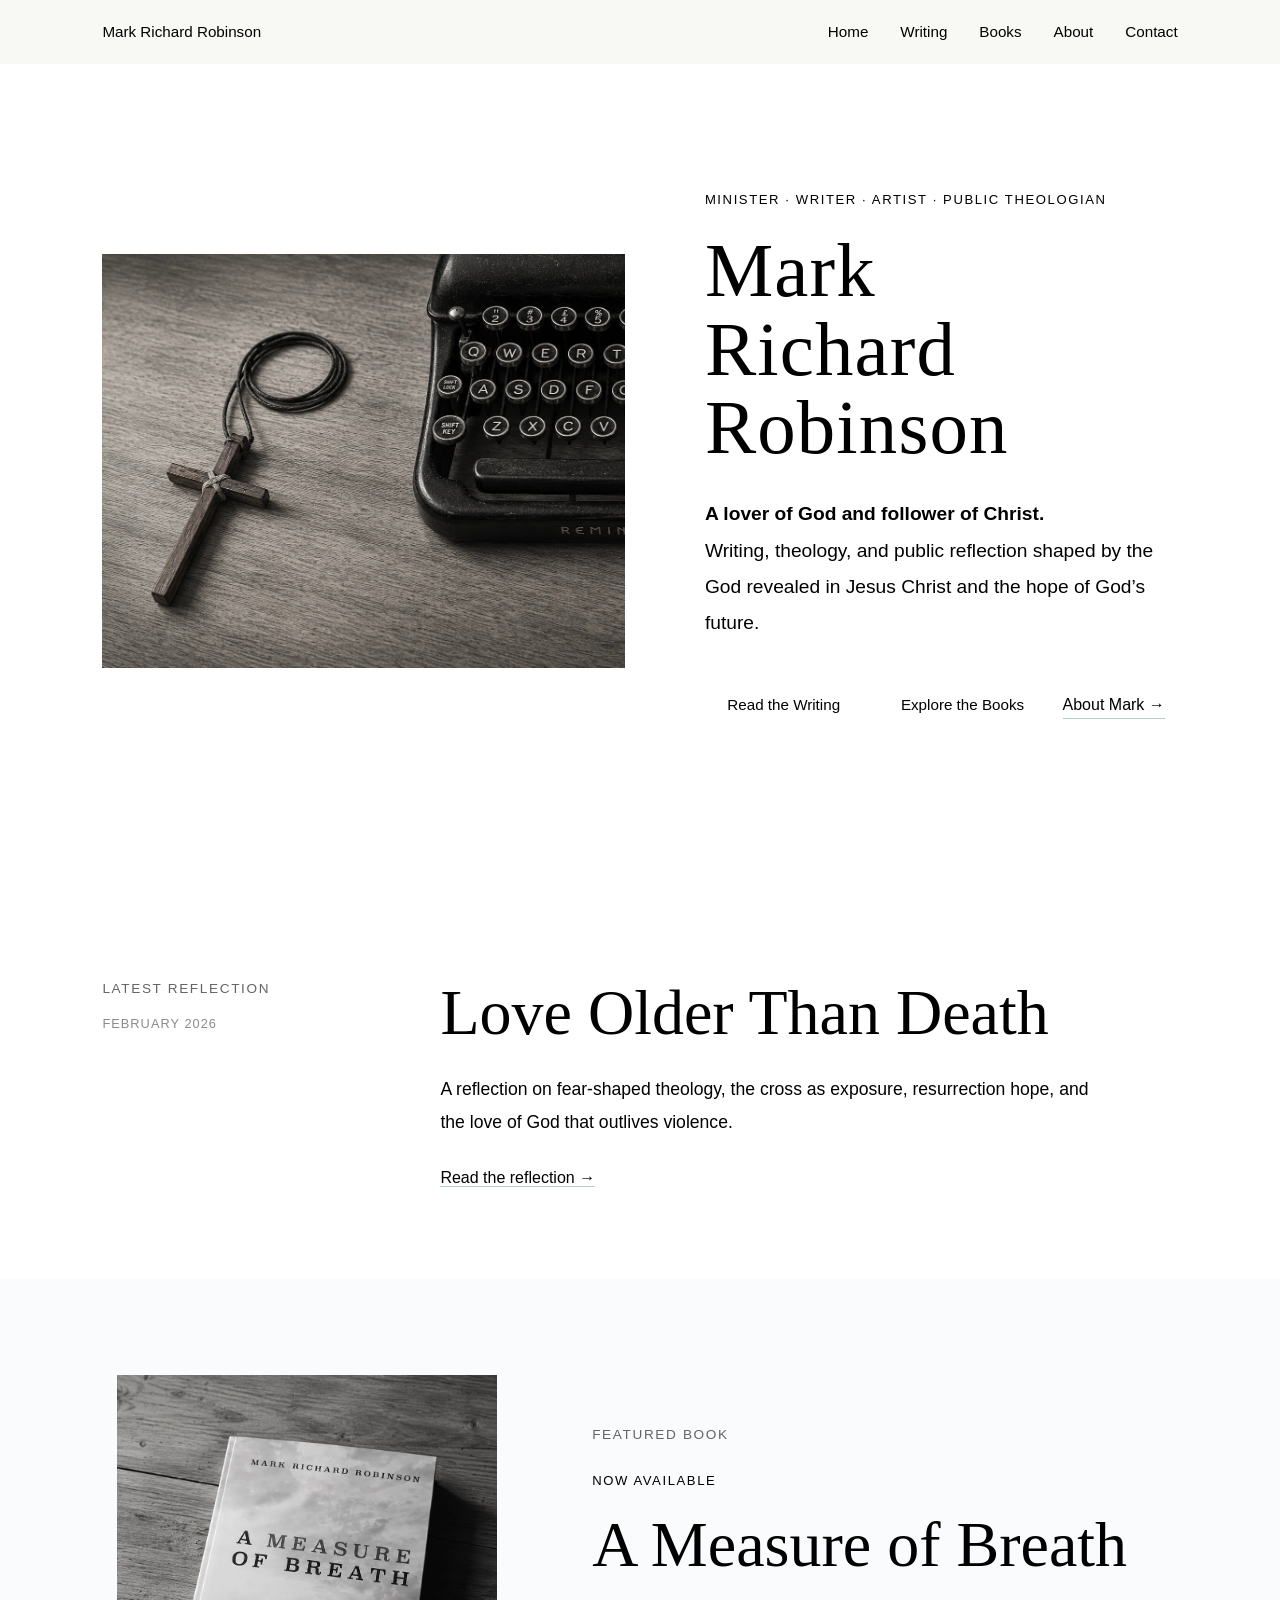
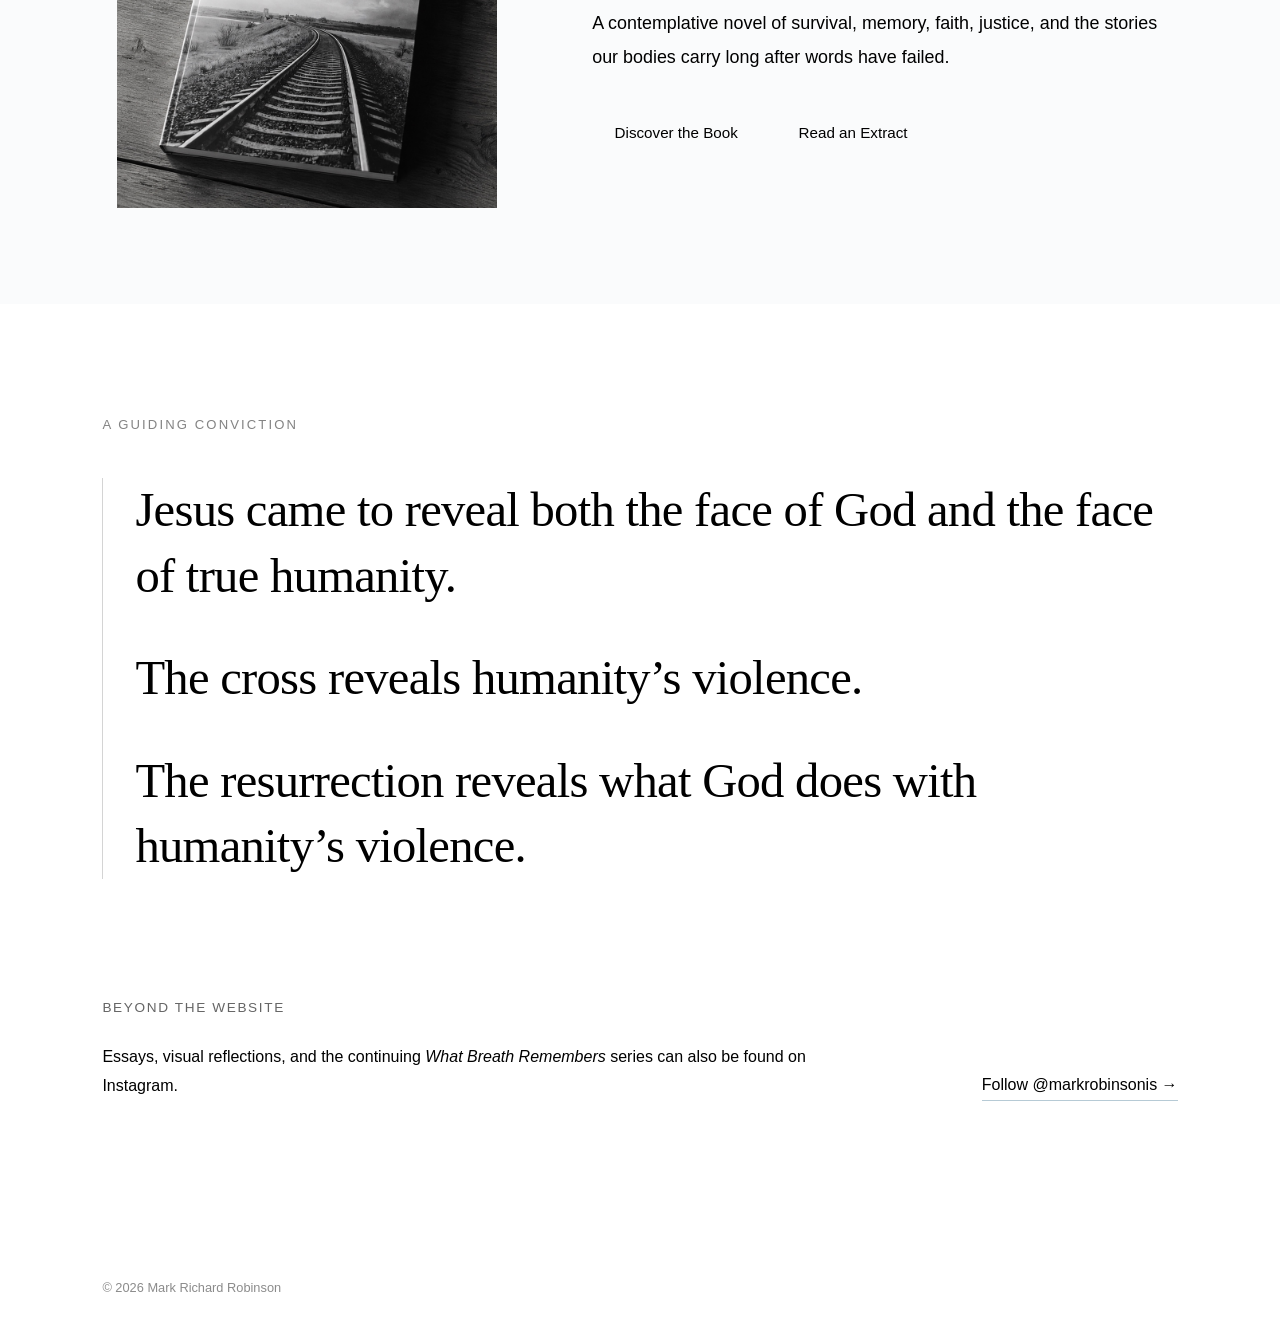
==== commit a15b571a: "Update index.html" ====
--- a/index.html
+++ b/index.html
@@ -157,34 +157,30 @@
     <p class="section-label">Beyond the Website</p>
 
     <p class="instagram-text">
-
         Essays, visual reflections, and the continuing
-
         <em>What Breath Remembers</em> series can also be found on Instagram.
-
     </p>
 
     <a class="instagram-link"
-
        href="https://instagram.com/markrobinsonis"
-
        target="_blank"
-
        rel="noopener">
-
         Follow @markrobinsonis →
-
     </a>
 
 </section>
 
+    </div>
+</section>
+
 </main>
+
 <footer class="site-footer">
-<div class="footer-inner">
-    <p class="footer-copyright">
-        © 2026 Mark Richard Robinson
-    </p>
-</div>
+    <div class="footer-inner">
+        <p class="footer-copyright">
+            © 2026 Mark Richard Robinson
+        </p>
+    </div>
 </footer>
 </body>
 </html>
--- a/style.css
+++ b/style.css
@@ -1,3 +1,4 @@
+style-corrected
 @import url('https://fonts.googleapis.com/css2?family=Cinzel:wght@400;500&family=Inter:wght@300;400;500&display=swap');
 
 :root {
@@ -14,25 +15,39 @@
     box-sizing: border-box;
 }
 
+html {
+    scroll-behavior: smooth;
+}
+
 body {
+    min-width: 320px;
+    overflow-x: hidden;
     background: var(--background);
     color: var(--text);
     font-family: 'Inter', sans-serif;
     line-height: 1.7;
 }
 
+img {
+    max-width: 100%;
+}
+
+a {
+    color: inherit;
+}
+
 /* Header */
 
 .site-header {
     position: sticky;
     top: 0;
     z-index: 100;
-    background: rgba(248, 248, 245, 0.96);
-    border-bottom: 1px solid var(--line);
-    padding: 1.2rem 8%;
     display: flex;
     align-items: center;
     justify-content: space-between;
+    padding: 1.2rem 8%;
+    border-bottom: 1px solid var(--line);
+    background: rgba(248, 248, 245, 0.96);
 }
 
 .site-title {
@@ -41,8 +56,8 @@
 }
 
 .site-title a {
+    color: inherit;
     text-decoration: none;
-    color: inherit;
 }
 
 .site-nav {
@@ -51,262 +66,298 @@
 }
 
 .site-nav a {
-    text-decoration: none;
     color: var(--text);
     font-size: 0.95rem;
+    text-decoration: none;
     transition: color 0.3s ease, opacity 0.3s ease;
 }
 
-.site-nav a:hover {
+.site-nav a:hover,
+.site-nav a:focus-visible {
     color: var(--accent);
 }
 
 .menu-toggle {
     display: none;
+    padding: 0.4rem 0.75rem;
+    border: 1px solid rgba(0, 0, 0, 0.25);
     background: none;
-    border: 1px solid rgba(0, 0, 0, 0.25);
-    padding: 0.4rem 0.75rem;
     font-family: inherit;
     font-size: 0.9rem;
     cursor: pointer;
 }
 
-/* Shared Links */
-
-a {
-    color: inherit;
-}
+/* Shared links and buttons */
 
 .text-link,
+.home-text-link,
 .homepage-book-link a,
 .homepage-writing-link a,
 .homepage-instagram a,
 .article-back-link a,
 .book-text a,
-.writing-bridge a {
+.writing-bridge a,
+.instagram-link,
+.home-instagram-link {
     color: var(--accent);
     text-decoration: none;
     border-bottom: 1px solid rgba(48, 105, 136, 0.35);
-    transition: opacity 0.25s ease, border-color 0.25s ease;
+    transition: opacity 0.25s ease, border-color 0.25s ease, color 0.25s ease;
 }
 
 .text-link:hover,
+.home-text-link:hover,
 .homepage-book-link a:hover,
 .homepage-writing-link a:hover,
 .homepage-instagram a:hover,
 .article-back-link a:hover,
 .book-text a:hover,
-.writing-bridge a:hover {
+.writing-bridge a:hover,
+.instagram-link:hover,
+.home-instagram-link:hover,
+.text-link:focus-visible,
+.home-text-link:focus-visible,
+.article-back-link a:focus-visible,
+.book-text a:focus-visible,
+.writing-bridge a:focus-visible,
+.instagram-link:focus-visible,
+.home-instagram-link:focus-visible {
     opacity: 0.75;
     border-color: var(--accent);
 }
 
-/* Home Page */
+.button {
+    display: inline-block;
+    padding: 0.9rem 1.4rem;
+    border: 1px solid var(--text);
+    color: var(--text);
+    font-size: 0.95rem;
+    text-decoration: none;
+    transition: border-color 0.3s ease, background 0.3s ease, color 0.3s ease;
+}
+
+.button:hover,
+.button:focus-visible {
+    border-color: var(--accent);
+    background: var(--accent);
+    color: var(--background);
+}
+
+.button-accent {
+    border-color: var(--accent);
+    background: var(--accent);
+    color: var(--background);
+}
+
+.button-accent:hover,
+.button-accent:focus-visible {
+    background: transparent;
+    color: var(--accent);
+}
+
+.section-label {
+    margin-bottom: 1.5rem;
+    font-size: 0.85rem;
+    letter-spacing: 0.12em;
+    text-transform: uppercase;
+    opacity: 0.6;
+}
+
+/* Homepage hero */
 
 .home-hero {
-display: grid;
-grid-template-columns: minmax(0, 1.05fr) minmax(340px, 0.95fr);
-align-items: center;
-gap: 5rem;
-min-height: calc(100vh - 75px);
-padding: 3.5rem 8% 5.5rem;
+    display: grid;
+    grid-template-columns: minmax(0, 1.05fr) minmax(340px, 0.95fr);
+    align-items: center;
+    gap: 5rem;
+    min-height: calc(100vh - 75px);
+    padding: 3.5rem 8% 5.5rem;
 }
 
 .home-hero-image {
-min-width: 0;
+    min-width: 0;
 }
 
 .home-hero-image img {
-display: block;
-width: 100%;
-max-height: 680px;
-object-fit: cover;
-object-position: center;
+    display: block;
+    width: 100%;
+    max-height: 680px;
+    object-fit: cover;
+    object-position: center;
 }
 
 .home-hero-text {
-max-width: 590px;
+    max-width: 590px;
 }
 
 .home-identity {
-margin-bottom: 1.4rem;
-color: var(–accent);
-font-size: 0.82rem;
-font-weight: 500;
-letter-spacing: 0.12em;
-line-height: 1.6;
-text-transform: uppercase;
+    margin-bottom: 1.4rem;
+    color: var(--accent);
+    font-size: 0.82rem;
+    font-weight: 500;
+    letter-spacing: 0.12em;
+    line-height: 1.6;
+    text-transform: uppercase;
 }
 
 .home-hero h1 {
-margin-bottom: 1.8rem;
-font-family: ‘Cinzel’, serif;
-font-size: clamp(3.5rem, 6vw, 5.4rem);
-font-weight: 500;
-letter-spacing: 0.015em;
-line-height: 1.02;
+    margin-bottom: 1.8rem;
+    font-family: 'Cinzel', serif;
+    font-size: clamp(3.5rem, 6vw, 5.4rem);
+    font-weight: 500;
+    letter-spacing: 0.015em;
+    line-height: 1.02;
 }
 
 .home-statement {
-max-width: 550px;
-font-size: 1.2rem;
-line-height: 1.9;
+    max-width: 550px;
+    font-size: 1.2rem;
+    line-height: 1.9;
 }
 
 .home-primary-links {
-display: flex;
-align-items: center;
-flex-wrap: wrap;
-gap: 1rem;
-margin-top: 2.25rem;
-}
-
-.home-text-link {
-color: var(–accent);
-text-decoration: none;
-border-bottom: 1px solid rgba(48, 105, 136, 0.35);
-transition:
-opacity 0.25s ease,
-border-color 0.25s ease;
-}
-
-.home-text-link:hover {
-opacity: 0.72;
-border-color: var(–accent);
-}
-
-/* Shared Homepage Sections */
+    display: flex;
+    align-items: center;
+    flex-wrap: wrap;
+    gap: 1rem;
+    margin-top: 2.25rem;
+}
+
+/* Shared homepage sections */
 
 .home-latest,
 .home-featured-book,
-.home-quotation,
-.home-follow {
-border-top: 1px solid var(–line);
+.home-closing {
+    border-top: 1px solid var(--line);
 }
 
 .home-section-inner,
 .home-book-inner,
-.home-quotation-inner {
-max-width: 1180px;
-margin: 0 auto;
-}
-
-.home-latest {
-padding: 5.5rem 8%;
-}
-
-.home-latest .home-section-inner {
-display: grid;
-grid-template-columns: minmax(170px, 0.35fr) minmax(0, 1fr);
-gap: 5rem;
-}
-
-.home-section-heading .section-label {
-margin-bottom: 0.8rem;
-}
-
-.home-latest-content {
-max-width: 720px;
-}
-
-.home-latest-content h2 {
-margin-bottom: 1.5rem;
-font-family: ‘Cinzel’, serif;
-font-size: clamp(2.5rem, 5vw, 4.25rem);
-font-weight: 500;
-line-height: 1.12;
-}
-
-.home-latest-content h2 a {
-color: var(–text);
-text-decoration: none;
-transition: color 0.25s ease;
-}
-
-.home-latest-content h2 a:hover {
-color: var(–accent);
-}
-
-.home-latest-content p {
-max-width: 650px;
-margin-bottom: 1.5rem;
-font-size: 1.1rem;
-line-height: 1.9;
-}
-
-/* Featured Book */
-
-.home-featured-book {
-padding: 6rem 8%;
-background: rgba(48, 105, 136, 0.025);
-}
-
-.home-book-inner {
-display: grid;
-grid-template-columns: minmax(240px, 0.7fr) minmax(0, 1fr);
-align-items: center;
-gap: 5rem;
-}
-
-.home-book-cover img {
-display: block;
-width: 100%;
-max-width: 380px;
-height: auto;
-margin: 0 auto;
-}
-
-.home-book-content {
-max-width: 620px;
-}
-
-.home-book-status {
-margin-bottom: 1rem;
-color: var(–accent);
-font-size: 0.82rem;
-font-weight: 500;
-letter-spacing: 0.12em;
-text-transform: uppercase;
-}
-
-.home-book-content h2 {
-margin-bottom: 1.5rem;
-font-family: ‘Cinzel’, serif;
-font-size: clamp(2.5rem, 5vw, 4rem);
-font-weight: 500;
-line-height: 1.15;
-}
-
-.home-book-summary {
-font-size: 1.12rem;
-line-height: 1.9;
-}
-
-.home-book-links {
-display: flex;
-flex-wrap: wrap;
-gap: 1rem;
-margin-top: 2rem;
-}
-
-/* ========================================
-   HOMEPAGE CLOSING SECTION
-   Guiding conviction and Instagram
-   ======================================== */
-
-.home-quotation {
-    padding: 7rem 8% 6rem;
-    background: var(--background);
-}
-
+.home-closing-inner,
 .home-quotation-inner {
     width: min(1180px, 100%);
     margin: 0 auto;
-    text-align: left;
-}
-
-/* Keep only one heading in the HTML:
-   A Guiding Conviction */
+}
+
+/* Latest reflection */
+
+.home-latest {
+    padding: 5.5rem 8%;
+}
+
+.home-latest .home-section-inner {
+    display: grid;
+    grid-template-columns: minmax(170px, 0.35fr) minmax(0, 1fr);
+    gap: 5rem;
+}
+
+.home-section-heading .section-label {
+    margin-bottom: 0.8rem;
+}
+
+.article-date {
+    margin-bottom: 0.8rem;
+    font-size: 0.8rem;
+    letter-spacing: 0.08em;
+    text-transform: uppercase;
+    opacity: 0.45;
+}
+
+.home-latest-content {
+    max-width: 720px;
+}
+
+.home-latest-content h2 {
+    margin-bottom: 1.5rem;
+    font-family: 'Cinzel', serif;
+    font-size: clamp(2.5rem, 5vw, 4.25rem);
+    font-weight: 500;
+    line-height: 1.12;
+}
+
+.home-latest-content h2 a {
+    color: var(--text);
+    text-decoration: none;
+    transition: color 0.25s ease;
+}
+
+.home-latest-content h2 a:hover,
+.home-latest-content h2 a:focus-visible {
+    color: var(--accent);
+}
+
+.home-latest-content p {
+    max-width: 650px;
+    margin-bottom: 1.5rem;
+    font-size: 1.1rem;
+    line-height: 1.9;
+}
+
+/* Featured book */
+
+.home-featured-book {
+    padding: 6rem 8%;
+    background: rgba(48, 105, 136, 0.025);
+}
+
+.home-book-inner {
+    display: grid;
+    grid-template-columns: minmax(240px, 0.7fr) minmax(0, 1fr);
+    align-items: center;
+    gap: 5rem;
+}
+
+.home-book-cover img {
+    display: block;
+    width: 100%;
+    max-width: 380px;
+    height: auto;
+    margin: 0 auto;
+}
+
+.home-book-content {
+    max-width: 620px;
+}
+
+.home-book-status {
+    margin-bottom: 1rem;
+    color: var(--accent);
+    font-size: 0.82rem;
+    font-weight: 500;
+    letter-spacing: 0.12em;
+    text-transform: uppercase;
+}
+
+.home-book-content h2 {
+    margin-bottom: 1.5rem;
+    font-family: 'Cinzel', serif;
+    font-size: clamp(2.5rem, 5vw, 4rem);
+    font-weight: 500;
+    line-height: 1.15;
+}
+
+.home-book-summary {
+    font-size: 1.12rem;
+    line-height: 1.9;
+}
+
+.home-book-links {
+    display: flex;
+    flex-wrap: wrap;
+    gap: 1rem;
+    margin-top: 2rem;
+}
+
+/* Homepage closing section */
+
+.home-closing {
+    padding: 7rem 8% 6rem;
+    background: var(--background);
+}
+
+.home-quotation {
+    padding: 0;
+}
 
 .home-quotation .section-label {
     margin: 0 0 2.75rem;
@@ -317,22 +368,20 @@
     letter-spacing: 0.16em;
     text-transform: uppercase;
     color: rgba(17, 17, 17, 0.52);
-}
-
-/* Main theological statement */
+    opacity: 1;
+}
 
 .home-quotation blockquote {
     max-width: 1080px;
     margin: 0;
     padding: 0 0 0 2rem;
     border-left: 1px solid rgba(17, 17, 17, 0.18);
-
+    color: var(--text);
     font-family: 'Cinzel', serif;
     font-size: clamp(2.4rem, 3.8vw, 3.65rem);
     font-weight: 400;
+    letter-spacing: -0.015em;
     line-height: 1.34;
-    letter-spacing: -0.015em;
-    color: var(--text);
 }
 
 .home-quotation blockquote p {
@@ -343,216 +392,54 @@
     margin-bottom: 0;
 }
 
-/* Instagram invitation */
-
-.home-instagram {
+/* Supports the class names currently used in index.html */
+
+.instagram-section {
     display: grid;
     grid-template-columns: minmax(0, 1fr) auto;
     align-items: end;
     gap: 3rem;
-
     margin-top: 5rem;
     padding-top: 2.25rem;
     border-top: 1px solid var(--line);
 }
 
-.home-instagram-copy {
+.instagram-section .section-label {
+    grid-column: 1 / -1;
+    margin-bottom: -1.5rem;
+}
+
+.instagram-text {
     max-width: 760px;
-}
-
-.home-instagram .section-label {
-    margin-bottom: 1rem;
-}
-
-.home-instagram-copy p:last-child {
     margin: 0;
-    font-family: 'Inter', sans-serif;
     font-size: 1rem;
     line-height: 1.8;
-    color: var(--text);
-}
-
-.home-instagram-link {
+}
+
+.instagram-link {
     display: inline-block;
+    justify-self: end;
     padding-bottom: 0.2rem;
-
-    font-family: 'Inter', sans-serif;
+    white-space: nowrap;
     font-size: 1rem;
     line-height: 1.5;
-    color: var(--text);
-    text-decoration: none;
-    white-space: nowrap;
-
-    border-bottom: 1px solid rgba(48, 105, 136, 0.4);
-
-    transition:
-        color 0.25s ease,
-        border-color 0.25s ease,
-        opacity 0.25s ease;
-}
-
-.home-instagram-link:hover,
-.home-instagram-link:focus-visible {
-    color: var(--accent);
-    border-color: var(--accent);
-}
-
-.home-instagram-link:focus-visible {
-    outline: 2px solid rgba(48, 105, 136, 0.35);
-    outline-offset: 5px;
-}
-
-/* Tablet */
-
-@media (max-width: 900px) {
-
-    .home-quotation {
-        padding: 5.5rem 8% 5rem;
-    }
-
-    .home-quotation blockquote {
-        max-width: 920px;
-        font-size: clamp(2.15rem, 5.2vw, 3rem);
-        line-height: 1.38;
-    }
-
-    .home-instagram {
-        grid-template-columns: 1fr;
-        align-items: start;
-        gap: 1.5rem;
-        margin-top: 4rem;
-    }
-
-    .home-instagram-link {
-        justify-self: start;
-    }
-}
-
-/* Mobile */
-
-@media (max-width: 600px) {
-
-    .home-quotation {
-        padding: 4.25rem 8% 4rem;
-    }
-
-    .home-quotation .section-label {
-        margin-bottom: 2rem;
-        font-size: 0.76rem;
-        letter-spacing: 0.14em;
-    }
-
-    .home-quotation blockquote {
-        padding-left: 1.25rem;
-        font-size: clamp(1.75rem, 8vw, 2.35rem);
-        line-height: 1.42;
-        letter-spacing: -0.01em;
-    }
-
-    .home-quotation blockquote p {
-        margin-bottom: 1.8rem;
-    }
-
-    .home-instagram {
-        margin-top: 3.25rem;
-        padding-top: 1.75rem;
-    }
-
-    .home-instagram-copy p:last-child,
-    .home-instagram-link {
-        font-size: 0.95rem;
-    }
-}
-
-
-
-}
-
-/* Homepage Responsive Layout */
-
-@media (max-width: 900px) {
-
-.home-hero {
-    grid-template-columns: 1fr;
-    gap: 3.5rem;
-    min-height: auto;
-    padding: 3.5rem 8% 5rem;
-}
-.home-hero-image img {
-    max-height: 560px;
-}
-.home-hero-text {
-    max-width: 700px;
-}
-.home-latest .home-section-inner {
-    grid-template-columns: 1fr;
-    gap: 1.5rem;
-}
-.home-book-inner {
-    grid-template-columns: 1fr;
-    gap: 3.5rem;
-}
-.home-book-cover img {
-    max-width: 340px;
-    margin-left: 0;
-}
-.home-follow .home-section-inner {
-    align-items: flex-start;
-    flex-direction: column;
-    gap: 1.25rem;
-}
-
-}
-
-@media (max-width: 520px) {
-
-.home-hero {
-    padding-top: 3rem;
-}
-.home-hero-image img {
-    max-height: 430px;
-}
-.home-primary-links,
-.home-book-links {
-    align-items: stretch;
-    flex-direction: column;
-}
-.home-primary-links .button,
-.home-book-links .button {
-    width: 100%;
-    text-align: center;
-}
-.home-primary-links .home-text-link {
-    align-self: flex-start;
-    margin-top: 0.5rem;
-}
-.home-latest,
-.home-featured-book,
-.home-quotation {
-    padding: 4.5rem 8%;
-}
-.home-follow {
-    padding: 3.5rem 8%;
-}
-
-}
-/* Books / About / Contact Pages */
+}
+
+/* Books / About / Contact pages */
 
 .book-page {
     display: flex;
     align-items: center;
     gap: 5rem;
-    padding: 4rem 8% 6rem 8%;
     min-height: calc(100vh - 70px);
-}
-
-/* Dedicated Books Page Layout */
+    padding: 4rem 8% 6rem;
+}
 
 .book-layout {
     display: flex;
     align-items: flex-start;
     gap: 4rem;
-    padding: 4rem 8% 6rem 8%;
+    padding: 4rem 8% 6rem;
 }
 
 .book-cover-sticky {
@@ -565,10 +452,10 @@
 }
 
 .book-image img {
+    display: block;
     width: 100%;
     max-width: 480px;
     height: auto;
-    display: block;
 }
 
 .book-text {
@@ -576,26 +463,18 @@
     max-width: 540px;
 }
 
-.section-label {
-    font-size: 0.85rem;
-    text-transform: uppercase;
-    letter-spacing: 0.12em;
-    margin-bottom: 1.5rem;
-    opacity: 0.6;
-}
-
 .book-text h1 {
+    margin-bottom: 2rem;
     font-family: 'Cinzel', serif;
     font-size: 3.5rem;
     font-weight: 500;
     line-height: 1.15;
-    margin-bottom: 2rem;
 }
 
 .book-intro {
+    margin-bottom: 1.5rem;
     font-size: 1.2rem;
     line-height: 1.9;
-    margin-bottom: 1.5rem;
 }
 
 .book-text p {
@@ -603,11 +482,11 @@
 }
 
 .book-accent-line {
+    margin-bottom: 1.2rem;
     color: var(--accent);
     font-size: 0.9rem;
     letter-spacing: 0.12em;
     text-transform: uppercase;
-    margin-bottom: 1.2rem;
 }
 
 .book-excerpt,
@@ -621,10 +500,10 @@
 
 .instagram-bridge h2,
 .book-excerpt h2 {
+    margin-bottom: 1rem;
     font-family: 'Cinzel', serif;
     font-size: 1.4rem;
     font-weight: 500;
-    margin-bottom: 1rem;
 }
 
 blockquote {
@@ -644,32 +523,29 @@
 
 .book-links {
     display: flex;
+    flex-wrap: wrap;
     gap: 1rem;
-    flex-wrap: wrap;
-}
-
-.button {
-    display: inline-block;
-    padding: 0.9rem 1.4rem;
-    border: 1px solid var(--text);
-    text-decoration: none;
-    color: var(--text);
-    font-size: 0.95rem;
-    transition: all 0.3s ease;
-}
-
-.button:hover {
-    border-color: var(--accent);
-    background: var(--accent);
-    color: var(--background);
-}
-
-/* Writing Landing Page */
+}
+
+.book-feature-image {
+    margin: 3rem 0 0;
+    padding-top: 2.5rem;
+    border-top: 1px solid var(--line);
+}
+
+.book-feature-image img {
+    display: block;
+    width: 100%;
+    max-width: 520px;
+    height: auto;
+}
+
+/* Writing landing page */
 
 .writing-page {
     max-width: 1100px;
     margin: 0 auto;
-    padding: 4rem 8% 6rem 8%;
+    padding: 4rem 8% 6rem;
 }
 
 .writing-intro {
@@ -678,11 +554,11 @@
 }
 
 .writing-intro h1 {
+    margin-bottom: 2rem;
     font-family: 'Cinzel', serif;
     font-size: 3.5rem;
     font-weight: 500;
     line-height: 1.2;
-    margin-bottom: 2rem;
 }
 
 .writing-summary {
@@ -704,25 +580,25 @@
 }
 
 .writing-item {
+    max-width: 760px;
     padding-bottom: 2.5rem;
     border-bottom: 1px solid var(--line);
-    max-width: 760px;
 }
 
 .writing-item h2 {
+    position: relative;
+    margin-bottom: 1rem;
+    padding-bottom: 1rem;
     font-family: 'Cinzel', serif;
     font-size: 2rem;
     font-weight: 500;
-    position: relative;
-    padding-bottom: 1rem;
-    margin-bottom: 1rem;
 }
 
 .writing-item h2::after {
-    content: "";
+    content: '';
     position: absolute;
+    bottom: 0;
     left: 0;
-    bottom: 0;
     width: 72px;
     height: 1px;
     background: rgba(48, 105, 136, 0.35);
@@ -734,7 +610,8 @@
     transition: color 0.3s ease;
 }
 
-.writing-item h2 a:hover {
+.writing-item h2 a:hover,
+.writing-item h2 a:focus-visible {
     color: var(--accent);
 }
 
@@ -744,20 +621,20 @@
     opacity: 0.85;
 }
 
-/* Article Page */
+/* Article page */
 
 .article-page {
     max-width: 760px;
     margin: 0 auto;
-    padding: 4rem 6% 6rem 6%;
+    padding: 4rem 6% 6rem;
 }
 
 .article-banner {
     width: 100vw;
+    margin-top: -4rem;
+    margin-right: calc(50% - 50vw);
+    margin-bottom: 5rem;
     margin-left: calc(50% - 50vw);
-    margin-right: calc(50% - 50vw);
-    margin-top: -4rem;
-    margin-bottom: 5rem;
 }
 
 .article-banner img {
@@ -774,26 +651,18 @@
 }
 
 .article-kicker {
+    margin-bottom: 2.5rem;
     font-size: 1.1rem;
     line-height: 1.9;
-    margin-bottom: 2.5rem;
     opacity: 0.8;
 }
 
-.article-date {
-    font-size: 0.8rem;
-    letter-spacing: 0.08em;
-    text-transform: uppercase;
-    opacity: 0.45;
-    margin-bottom: 0.8rem;
-}
-
 .article-header h1 {
+    margin-bottom: 2rem;
     font-family: 'Cinzel', serif;
     font-size: 3.2rem;
     font-weight: 500;
     line-height: 1.15;
-    margin-bottom: 2rem;
 }
 
 .article-intro {
@@ -807,16 +676,16 @@
 }
 
 .article-body p {
+    margin-bottom: 1.7rem;
     font-size: 1.05rem;
     line-height: 2;
-    margin-bottom: 1.7rem;
 }
 
 .article-body h2 {
+    margin: 4rem 0 2rem;
     font-family: 'Cinzel', serif;
     font-size: 2rem;
     font-weight: 500;
-    margin: 4rem 0 2rem 0;
 }
 
 .article-body blockquote {
@@ -828,18 +697,221 @@
 }
 
 .article-revelation-line {
+    margin: 4rem 0 !important;
     font-family: 'Inter', sans-serif;
+    font-size: 1.7rem !important;
+    font-weight: 400;
+    letter-spacing: 0.02em;
+    line-height: 1.8 !important;
     text-align: center;
-    font-size: 1.7rem !important;
-    line-height: 1.8 !important;
-    margin: 4rem 0 !important;
-    letter-spacing: 0.02em;
-    font-weight: 400;
     text-transform: none;
 }
 
 .article-back-link {
     margin-top: 4rem;
+}
+
+/* Giveaway page */
+
+.giveaway-hero {
+    display: grid;
+    grid-template-columns: minmax(0, 1.05fr) minmax(320px, 0.95fr);
+    align-items: center;
+    gap: 5rem;
+    padding: 4rem 8% 6rem;
+}
+
+.giveaway-hero-image img {
+    display: block;
+    width: 100%;
+    height: 620px;
+    object-fit: cover;
+    object-position: center;
+}
+
+.giveaway-hero-text {
+    max-width: 560px;
+}
+
+.giveaway-accent-line {
+    margin-bottom: 1.25rem;
+    color: var(--accent);
+    font-size: 0.85rem;
+    font-weight: 500;
+    letter-spacing: 0.12em;
+    text-transform: uppercase;
+}
+
+.giveaway-hero h1 {
+    margin-bottom: 2rem;
+    font-family: 'Cinzel', serif;
+    font-size: clamp(2.75rem, 5vw, 4.5rem);
+    font-weight: 500;
+    line-height: 1.08;
+}
+
+.giveaway-intro {
+    margin-bottom: 1.5rem;
+    font-size: 1.2rem;
+    line-height: 1.9;
+}
+
+.giveaway-hero-text > p {
+    margin-bottom: 1.5rem;
+}
+
+.giveaway-closing {
+    margin-top: 2rem;
+    padding: 1.4rem 0;
+    border-top: 1px solid var(--line);
+    border-bottom: 1px solid var(--line);
+}
+
+.giveaway-closing-label {
+    margin-bottom: 0.25rem;
+    color: var(--accent);
+    font-size: 0.78rem;
+    font-weight: 500;
+    letter-spacing: 0.12em;
+    text-transform: uppercase;
+}
+
+.giveaway-closing-date {
+    font-size: 1.05rem;
+}
+
+.giveaway-actions {
+    display: flex;
+    flex-wrap: wrap;
+    gap: 1rem;
+    margin-top: 2rem;
+}
+
+.giveaway-section {
+    padding: 5rem 8%;
+    border-top: 1px solid var(--line);
+}
+
+.giveaway-section-inner {
+    max-width: 760px;
+    margin: 0 auto;
+}
+
+.giveaway-section h2 {
+    margin-bottom: 1.5rem;
+    font-family: 'Cinzel', serif;
+    font-size: clamp(2rem, 4vw, 3rem);
+    font-weight: 500;
+    line-height: 1.2;
+}
+
+.giveaway-section-intro {
+    max-width: 650px;
+    margin-bottom: 2rem;
+    font-size: 1.1rem;
+    line-height: 1.9;
+}
+
+.giveaway-reading {
+    background: rgba(48, 105, 136, 0.035);
+}
+
+.giveaway-extract-preview {
+    margin: 2.5rem 0;
+    border-left-color: rgba(48, 105, 136, 0.55);
+}
+
+.giveaway-steps {
+    max-width: 680px;
+    margin: 2rem 0 2rem 1.25rem;
+}
+
+.giveaway-steps li {
+    margin-bottom: 1.25rem;
+    padding-left: 0.5rem;
+    line-height: 1.9;
+}
+
+.giveaway-steps a {
+    color: var(--accent);
+    text-decoration: none;
+    border-bottom: 1px solid rgba(48, 105, 136, 0.35);
+}
+
+.giveaway-note {
+    margin-bottom: 2rem;
+    font-weight: 500;
+}
+
+.giveaway-terms-list {
+    margin-left: 1.25rem;
+}
+
+.giveaway-terms-list li {
+    margin-bottom: 1rem;
+    padding-left: 0.4rem;
+    line-height: 1.8;
+}
+
+.giveaway-link-grid {
+    display: grid;
+    grid-template-columns: repeat(3, minmax(0, 1fr));
+    gap: 1rem;
+    margin-top: 2.5rem;
+}
+
+.giveaway-resource {
+    min-height: 150px;
+    padding: 1.5rem;
+    border: 1px solid var(--line);
+    text-decoration: none;
+    transition: border-color 0.25s ease, transform 0.25s ease;
+}
+
+.giveaway-resource:hover,
+.giveaway-resource:focus-visible {
+    border-color: var(--accent);
+    transform: translateY(-2px);
+}
+
+.giveaway-resource-label,
+.giveaway-resource-title {
+    display: block;
+}
+
+.giveaway-resource-label {
+    margin-bottom: 1rem;
+    color: var(--accent);
+    font-size: 0.75rem;
+    letter-spacing: 0.1em;
+    text-transform: uppercase;
+}
+
+.giveaway-resource-title {
+    font-family: 'Cinzel', serif;
+    font-size: 1.2rem;
+    line-height: 1.3;
+}
+
+.giveaway-closing-section {
+    text-align: center;
+}
+
+.giveaway-closing-section p {
+    max-width: 660px;
+    margin-right: auto;
+    margin-left: auto;
+    line-height: 1.9;
+}
+
+.giveaway-closing-section .giveaway-actions {
+    justify-content: center;
+}
+
+.giveaway-thanks {
+    margin-top: 3rem;
+    font-size: 0.95rem;
+    opacity: 0.7;
 }
 
 /* Footer */
@@ -860,14 +932,13 @@
     opacity: 0.45;
 }
 
-/* Tablet / Mobile */
+/* Tablet */
 
 @media (max-width: 900px) {
-
     .site-header {
-        padding: 0.9rem 8%;
         align-items: flex-start;
         flex-wrap: wrap;
+        padding: 0.9rem 8%;
     }
 
     .site-title {
@@ -890,32 +961,69 @@
         display: flex;
     }
 
-    .hero {
-        flex-direction: column;
-        align-items: flex-start;
-        gap: 3rem;
-        padding: 3.5rem 8%;
+    .home-hero {
+        grid-template-columns: 1fr;
+        gap: 3.5rem;
         min-height: auto;
-    }
-
-    .hero-text h1 {
-        font-size: 3.2rem;
-    }
-
-    .intro {
-        font-size: 1.05rem;
-    }
-
-    .hero-image {
-        width: 100%;
+        padding: 3.5rem 8% 5rem;
+    }
+
+    .home-hero-image img {
+        max-height: 560px;
+    }
+
+    .home-hero-text {
+        max-width: 700px;
+    }
+
+    .home-latest .home-section-inner {
+        grid-template-columns: 1fr;
+        gap: 1.5rem;
+    }
+
+    .home-book-inner {
+        grid-template-columns: 1fr;
+        gap: 3.5rem;
+    }
+
+    .home-book-cover img {
+        max-width: 340px;
+        margin-left: 0;
+    }
+
+    .home-closing {
+        padding: 5rem 8%;
+    }
+
+    .home-quotation blockquote {
+        max-width: 100%;
+        padding-left: 1.5rem;
+        font-size: clamp(2rem, 5vw, 2.75rem);
+        line-height: 1.38;
+    }
+
+    .instagram-section {
+        grid-template-columns: 1fr;
+        align-items: start;
+        gap: 1.5rem;
+        margin-top: 4rem;
+    }
+
+    .instagram-section .section-label {
+        grid-column: auto;
+        margin-bottom: -0.5rem;
+    }
+
+    .instagram-link {
+        justify-self: start;
     }
 
     .book-page {
         flex-direction: column;
         align-items: flex-start;
         gap: 3rem;
-        padding: 3.5rem 8% 5rem 8%;
         min-height: auto;
+        padding: 3.5rem 8% 5rem;
     }
 
     .book-text h1 {
@@ -931,7 +1039,7 @@
     }
 
     .writing-page {
-        padding: 3.5rem 8% 5rem 8%;
+        padding: 3.5rem 8% 5rem;
     }
 
     .writing-intro h1 {
@@ -947,7 +1055,7 @@
     }
 
     .article-page {
-        padding: 3.5rem 8% 5rem 8%;
+        padding: 3.5rem 8% 5rem;
     }
 
     .article-banner {
@@ -955,10 +1063,6 @@
         margin-bottom: 2.5rem;
     }
 
-    .article-banner img {
-        height: 220px;
-    }
-
     .article-header h1 {
         font-size: 3rem;
     }
@@ -975,17 +1079,38 @@
     .article-revelation-line {
         font-size: 1.35rem !important;
     }
+
+    .giveaway-hero {
+        grid-template-columns: 1fr;
+        gap: 3rem;
+        padding: 3.5rem 8% 5rem;
+    }
+
+    .giveaway-hero-image img {
+        height: 440px;
+    }
+
+    .giveaway-hero-text {
+        max-width: 680px;
+    }
+
+    .giveaway-link-grid {
+        grid-template-columns: 1fr;
+    }
+
+    .giveaway-resource {
+        min-height: auto;
+    }
 }
 
 /* Books page stacks later than the rest of the site */
 
 @media (max-width: 760px) {
-
     .book-layout {
         flex-direction: column;
         align-items: flex-start;
         gap: 3rem;
-        padding: 3.5rem 8% 5rem 8%;
+        padding: 3.5rem 8% 5rem;
     }
 
     .book-cover-sticky {
@@ -1001,348 +1126,113 @@
     }
 }
 
+/* Mobile */
+
+@media (max-width: 600px) {
+    .home-closing {
+        padding: 4rem 6%;
+    }
+
+    .home-quotation .section-label {
+        margin-bottom: 1.5rem;
+        font-size: 0.75rem;
+        letter-spacing: 0.14em;
+    }
+
+    .home-quotation blockquote {
+        padding-left: 1rem;
+        font-size: clamp(1.55rem, 7vw, 2rem);
+        line-height: 1.45;
+    }
+
+    .home-quotation blockquote p {
+        margin-bottom: 1.5rem;
+    }
+
+    .instagram-section {
+        margin-top: 3rem;
+        padding-top: 2rem;
+    }
+
+    .instagram-text,
+    .instagram-link {
+        font-size: 0.95rem;
+    }
+}
+
 @media (max-width: 520px) {
-
-    .hero-text h1 {
-        font-size: 2.75rem;
-    }
-
-    .hero {
+    .home-hero {
+        gap: 2.75rem;
         padding-top: 3rem;
     }
 
-    .book-text h1 {
-        font-size: 2.35rem;
-    }
-
-    .writing-intro h1 {
-        font-size: 2.3rem;
-    }
-
-    .writing-item h2 {
-        font-size: 1.45rem;
-    }
-
-    .article-header h1 {
-        font-size: 2.45rem;
-    }
-
-    .article-body blockquote {
-        font-size: 1.1rem;
-    }
-}
-
-.book-feature-image {
-    margin: 3rem 0 0 0;
-    padding-top: 2.5rem;
-    border-top: 1px solid var(--line);
-}
-
-.book-feature-image img {
-    width: 100%;
-    max-width: 520px;
-    height: auto;
-    display: block;
-}
-
-/* Giveaway Page */
-
-.giveaway-hero {
-    display: grid;
-    grid-template-columns: minmax(0, 1.05fr) minmax(320px, 0.95fr);
-    align-items: center;
-    gap: 5rem;
-    padding: 4rem 8% 6rem;
-}
-
-.giveaway-hero-image img {
-    display: block;
-    width: 100%;
-    height: 620px;
-    object-fit: cover;
-    object-position: center;
-}
-
-.giveaway-hero-text {
-    max-width: 560px;
-}
-
-.giveaway-accent-line {
-    margin-bottom: 1.25rem;
-    color: var(--accent);
-    font-size: 0.85rem;
-    font-weight: 500;
-    letter-spacing: 0.12em;
-    text-transform: uppercase;
-}
-
-.giveaway-hero h1 {
-    margin-bottom: 2rem;
-    font-family: 'Cinzel', serif;
-    font-size: clamp(2.75rem, 5vw, 4.5rem);
-    font-weight: 500;
-    line-height: 1.08;
-}
-
-.giveaway-intro {
-    margin-bottom: 1.5rem;
-    font-size: 1.2rem;
-    line-height: 1.9;
-}
-
-.giveaway-hero-text > p {
-    margin-bottom: 1.5rem;
-}
-
-.giveaway-closing {
-    margin-top: 2rem;
-    padding: 1.4rem 0;
-    border-top: 1px solid var(--line);
-    border-bottom: 1px solid var(--line);
-}
-
-.giveaway-closing-label {
-    margin-bottom: 0.25rem;
-    color: var(--accent);
-    font-size: 0.78rem;
-    font-weight: 500;
-    letter-spacing: 0.12em;
-    text-transform: uppercase;
-}
-
-.giveaway-closing-date {
-    font-size: 1.05rem;
-}
-
-.giveaway-actions {
-    display: flex;
-    flex-wrap: wrap;
-    gap: 1rem;
-    margin-top: 2rem;
-}
-
-.button-accent {
-    border-color: var(--accent);
-    background: var(--accent);
-    color: var(--background);
-}
-
-.button-accent:hover {
-    background: transparent;
-    color: var(--accent);
-}
-
-.giveaway-section {
-    padding: 5rem 8%;
-    border-top: 1px solid var(--line);
-}
-
-.giveaway-section-inner {
-    max-width: 760px;
-    margin: 0 auto;
-}
-
-.giveaway-section h2 {
-    margin-bottom: 1.5rem;
-    font-family: 'Cinzel', serif;
-    font-size: clamp(2rem, 4vw, 3rem);
-    font-weight: 500;
-    line-height: 1.2;
-}
-
-.giveaway-section-intro {
-    max-width: 650px;
-    margin-bottom: 2rem;
-    font-size: 1.1rem;
-    line-height: 1.9;
-}
-
-.giveaway-reading {
-    background: rgba(48, 105, 136, 0.035);
-}
-
-.giveaway-extract-preview {
-    margin: 2.5rem 0;
-    border-left-color: rgba(48, 105, 136, 0.55);
-}
-
-.giveaway-steps {
-    margin: 2rem 0 2rem 1.25rem;
-    max-width: 680px;
-}
-
-.giveaway-steps li {
-    margin-bottom: 1.25rem;
-    padding-left: 0.5rem;
-    line-height: 1.9;
-}
-
-.giveaway-steps a {
-    color: var(--accent);
-    text-decoration: none;
-    border-bottom: 1px solid rgba(48, 105, 136, 0.35);
-}
-
-.giveaway-note {
-    margin-bottom: 2rem;
-    font-weight: 500;
-}
-
-.giveaway-terms-list {
-    margin-left: 1.25rem;
-}
-
-.giveaway-terms-list li {
-    margin-bottom: 1rem;
-    padding-left: 0.4rem;
-    line-height: 1.8;
-}
-
-.giveaway-link-grid {
-    display: grid;
-    grid-template-columns: repeat(3, minmax(0, 1fr));
-    gap: 1rem;
-    margin-top: 2.5rem;
-}
-
-.giveaway-resource {
-    min-height: 150px;
-    padding: 1.5rem;
-    border: 1px solid var(--line);
-    text-decoration: none;
-    transition:
-        border-color 0.25s ease,
-        transform 0.25s ease;
-}
-
-.giveaway-resource:hover {
-    border-color: var(--accent);
-    transform: translateY(-2px);
-}
-
-.giveaway-resource-label,
-.giveaway-resource-title {
-    display: block;
-}
-
-.giveaway-resource-label {
-    margin-bottom: 1rem;
-    color: var(--accent);
-    font-size: 0.75rem;
-    letter-spacing: 0.1em;
-    text-transform: uppercase;
-}
-
-.giveaway-resource-title {
-    font-family: 'Cinzel', serif;
-    font-size: 1.2rem;
-    line-height: 1.3;
-}
-
-.giveaway-closing-section {
-    text-align: center;
-}
-
-.giveaway-closing-section p {
-    max-width: 660px;
-    margin-right: auto;
-    margin-left: auto;
-    line-height: 1.9;
-}
-
-.giveaway-closing-section .giveaway-actions {
-    justify-content: center;
-}
-
-.giveaway-thanks {
-    margin-top: 3rem;
-    font-size: 0.95rem;
-    opacity: 0.7;
-}
-
-@media (max-width: 900px) {
-
-    .giveaway-hero {
-        grid-template-columns: 1fr;
-        gap: 3rem;
-        padding: 3.5rem 8% 5rem;
-    }
-
-    .giveaway-hero-image img {
-        height: 440px;
-    }
-
-    .giveaway-hero-text {
-        max-width: 680px;
-    }
-
-    .giveaway-link-grid {
-        grid-template-columns: 1fr;
-    }
-
-    .giveaway-resource {
-        min-height: auto;
-    }
-}
-
-@media (max-width: 520px) {
-
-    .giveaway-hero-image img {
-        height: 320px;
-    }
-
-    .giveaway-section {
-        padding: 4rem 8%;
-    }
-
+    .home-hero-image img {
+        max-height: 430px;
+    }
+
+    .home-hero h1 {
+        font-size: clamp(2.8rem, 15vw, 3.7rem);
+    }
+
+    .home-statement {
+        font-size: 1.05rem;
+        line-height: 1.8;
+    }
+
+    .home-primary-links,
+    .home-book-links,
     .giveaway-actions {
         align-items: stretch;
         flex-direction: column;
     }
 
+    .home-primary-links .button,
+    .home-book-links .button,
     .giveaway-actions .button {
         width: 100%;
         text-align: center;
     }
-}
-
-
-/* Homepage closing quotation and Instagram section */
-
-.home-closing {
-    padding: 7rem 8% 6rem;
-    background: #f8f8f5;
-    border-top: 1px solid var(--line);
-}
-
-.home-closing-inner {
-    width: min(1180px, 100%);
-    margin: 0 auto;
-}
-
-.home-closing-label,
-.home-instagram-label {
-    font-size: 0.8rem;
-    font-weight: 400;
-    letter-spacing: 0.14em;
-    text-transform: uppercase;
-    color: rgba(17, 17, 17, 0.55);
-}
-
-.home-closing-label {
-    margin-bottom: 2rem;
-}
-
-
-@media (max-width: 760px) {
-
-    .home-closing {
-        padding: 4.5rem 8% 4rem;
-    }
-
-    .home-closing-label {
-        margin-bottom: 1.5rem;
-    }
-
-
-
+
+    .home-primary-links .home-text-link {
+        align-self: flex-start;
+        margin-top: 0.5rem;
+    }
+
+    .home-latest,
+    .home-featured-book {
+        padding: 4.5rem 8%;
+    }
+
+    .home-latest-content h2,
+    .home-book-content h2 {
+        font-size: clamp(2.15rem, 11vw, 3rem);
+    }
+
+    .book-text h1 {
+        font-size: 2.35rem;
+    }
+
+    .writing-intro h1 {
+        font-size: 2.3rem;
+    }
+
+    .writing-item h2 {
+        font-size: 1.45rem;
+    }
+
+    .article-header h1 {
+        font-size: 2.45rem;
+    }
+
+    .article-body blockquote {
+        font-size: 1.1rem;
+    }
+
+    .giveaway-hero-image img {
+        height: 320px;
+    }
+
+    .giveaway-section {
+        padding: 4rem 8%;
+    }
+}
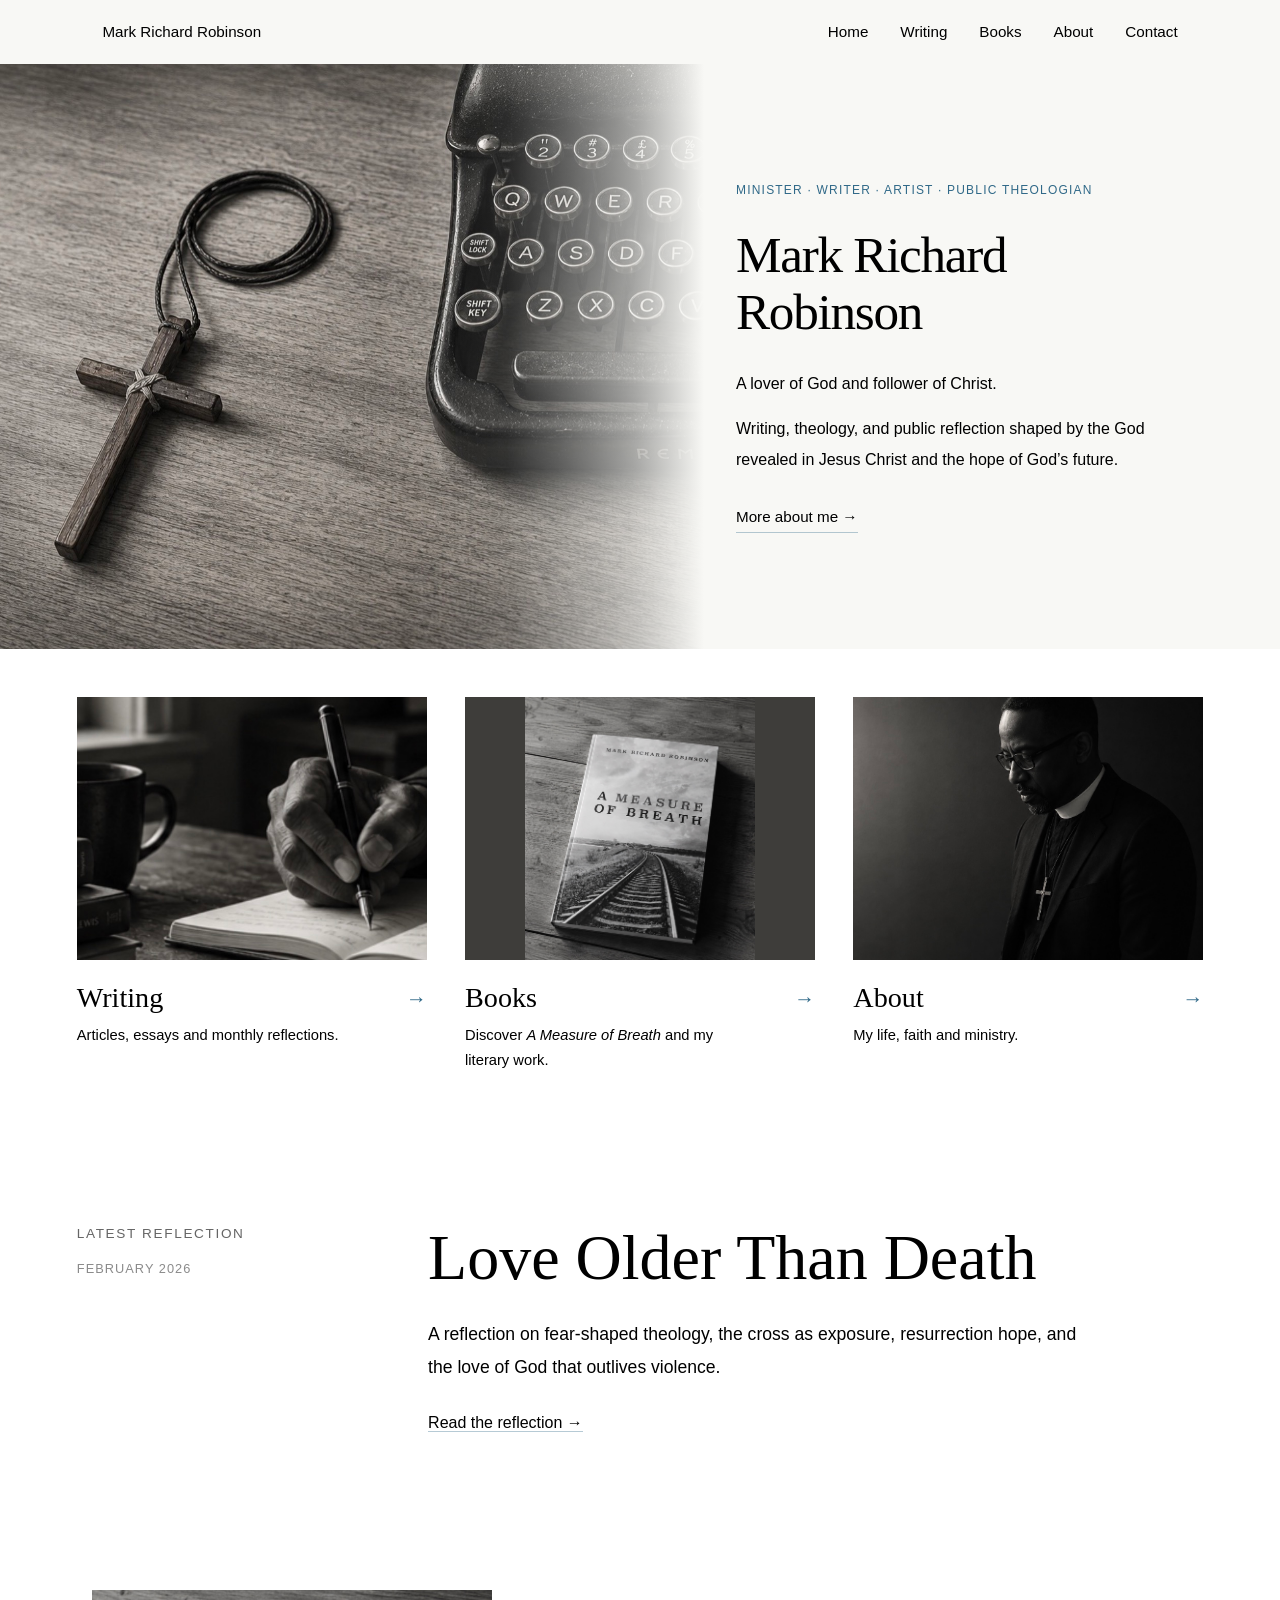
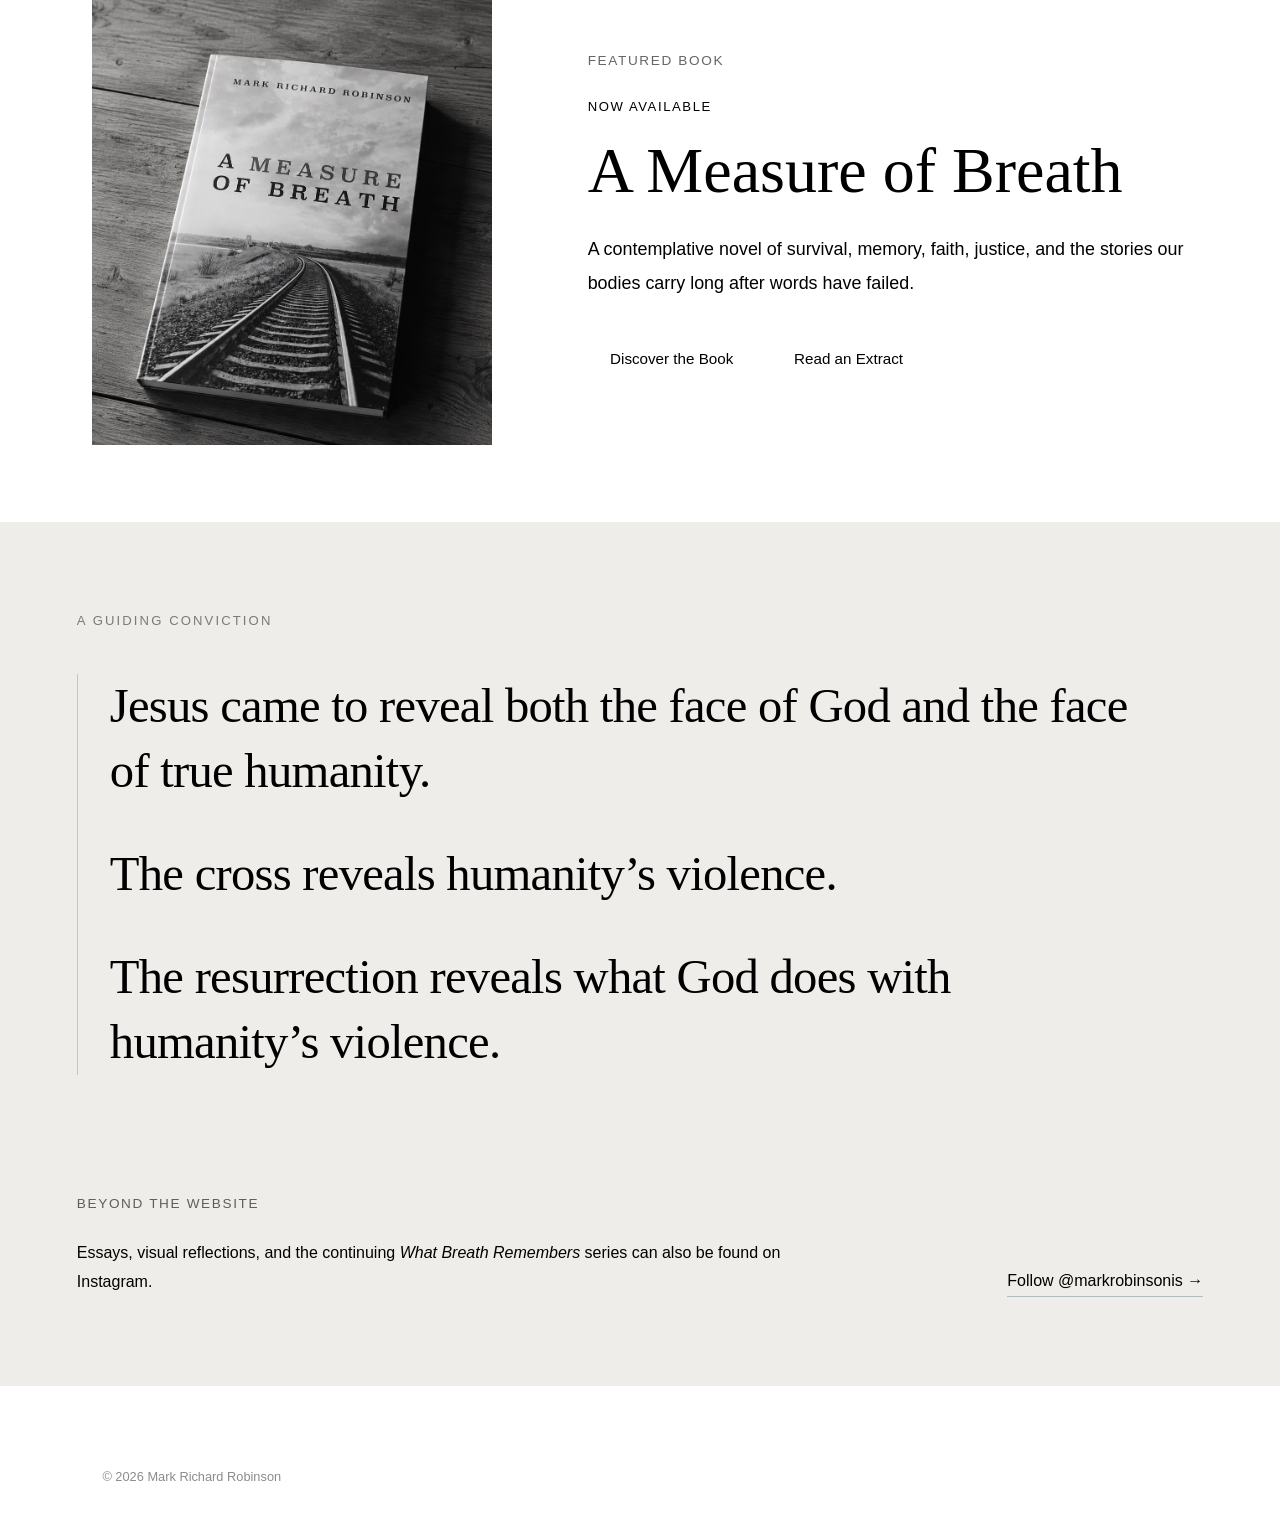
==== commit e63d0a53: "Update index.html" ====
--- a/index.html
+++ b/index.html
@@ -1,186 +1,409 @@
 <!DOCTYPE html>
 <html lang="en">
+
 <head>
+
     <meta charset="UTF-8">
-    <meta name="viewport" content="width=device-width, initial-scale=1.0">
-<meta name="description"
-    content="The website of Mark Richard Robinson: minister, writer, artist, public theologian, and author of A Measure of Breath.">
-<title>Mark Richard Robinson | Theology, Writing and Public Reflection</title>
-<link rel="stylesheet" href="style.css">
+
+    <meta name="viewport"
+        content="width=device-width, initial-scale=1.0">
+
+    <meta name="description"
+        content="The website of Mark Richard Robinson: minister, writer, artist, public theologian, and author of A Measure of Breath.">
+
+    <title>Mark Richard Robinson | Theology, Writing and Public Reflection</title>
+
+    <link rel="stylesheet" href="style.css">
+    <link rel="stylesheet" href="homepage.css">
+
 </head>
-<body>
-<header class="site-header">
-<div class="site-title">
-    <a href="index.html">Mark Richard Robinson</a>
-</div>
-<button class="menu-toggle"
-    aria-label="Open menu"
-    aria-expanded="false"
-    onclick="
-        document.body.classList.toggle('menu-open');
-        this.setAttribute(
-            'aria-expanded',
-            document.body.classList.contains('menu-open')
-        );
-    ">
-    Menu
-</button>
-<nav class="site-nav" aria-label="Main navigation">
-    <a href="index.html">Home</a>
-    <a href="writing.html">Writing</a>
-    <a href="books.html">Books</a>
-    <a href="about.html">About</a>
-    <a href="contact.html">Contact</a>
-</nav>
-</header>
-<main>
-<section class="home-hero">
-    <div class="home-hero-image">
-        <img src="images/home.jpg"
-            alt="Remington typewriter and handmade wooden cross belonging to Mark Richard Robinson">
-    </div>
-    <div class="home-hero-text">
-        <p class="home-identity">
-            Minister · Writer · Artist · Public theologian
-        </p>
-        <h1>
-            Mark<br>
-            Richard<br>
-            Robinson
-        </h1>
-        <p class="home-statement">
-            <strong>A lover of God and follower of Christ.</strong><br>
-Writing, theology, and public reflection shaped by the God revealed in Jesus Christ and the hope of God’s future.
-        </p>
-        <div class="home-primary-links">
-            <a href="writing.html" class="button button-accent">
-                Read the Writing
-            </a>
-            <a href="books.html" class="button">
-                Explore the Books
-            </a>
-            <a href="about.html" class="home-text-link">
-                About Mark →
-            </a>
+
+<body class="homepage">
+
+
+    <!-- ORIGINAL HEADER AND NAVIGATION -->
+
+    <header class="site-header">
+
+        <div class="site-title">
+            <a href="index.html">Mark Richard Robinson</a>
         </div>
-    </div>
-</section>
-<section class="home-latest">
-    <div class="home-section-inner">
-        <div class="home-section-heading">
-            <p class="section-label">
-                Latest Reflection
+
+        <button class="menu-toggle"
+            aria-label="Open menu"
+            aria-expanded="false"
+            onclick="
+                document.body.classList.toggle('menu-open');
+                this.setAttribute(
+                    'aria-expanded',
+                    document.body.classList.contains('menu-open')
+                );
+            ">
+            Menu
+        </button>
+
+        <nav class="site-nav" aria-label="Main navigation">
+
+            <a href="index.html">Home</a>
+            <a href="writing.html">Writing</a>
+            <a href="books.html">Books</a>
+            <a href="about.html">About</a>
+            <a href="contact.html">Contact</a>
+
+        </nav>
+
+    </header>
+
+
+    <main>
+
+
+        <!-- MAIN HOMEPAGE HERO -->
+
+        <section class="home-hero">
+
+            <div class="home-hero-image">
+
+                <img
+                    src="images/home.jpg"
+                    alt="A Remington typewriter and handmade wooden cross"
+                    fetchpriority="high">
+
+            </div>
+
+            <div class="home-hero-text">
+
+                <p class="home-identity">
+                    Minister · Writer · Artist · Public theologian
+                </p>
+
+                <h1>
+                    Mark Richard Robinson
+                </h1>
+
+                <p class="home-statement">
+
+                    <strong>
+                        A lover of God and follower of Christ.
+                    </strong>
+
+                    <span class="home-statement-description">
+                        Writing, theology, and public reflection
+                        shaped by the God revealed in Jesus Christ
+                        and the hope of God’s future.
+                    </span>
+
+                </p>
+
+                <div class="home-primary-links">
+
+                    <a href="about.html"
+                        class="home-text-link">
+                        More about me →
+                    </a>
+
+                </div>
+
+            </div>
+
+        </section>
+
+
+        <!-- THREE PHOTOGRAPHIC LINKS -->
+
+        <section class="home-pathways"
+            aria-label="Explore my work">
+
+            <div class="home-pathways-inner">
+
+
+                <!-- WRITING -->
+
+                <a href="writing.html"
+                    class="home-pathway">
+
+                    <div class="home-pathway-image pathway-writing">
+
+                        <img
+                            src="images/writing.jpg"
+                            alt=""
+                            loading="lazy">
+
+                    </div>
+
+                    <div class="home-pathway-text">
+
+                        <h2>Writing</h2>
+
+                        <p>
+                            Articles, essays and monthly reflections.
+                        </p>
+
+                        <span class="pathway-arrow"
+                            aria-hidden="true">
+                            →
+                        </span>
+
+                    </div>
+
+                </a>
+
+
+                <!-- BOOKS -->
+
+                <a href="books.html"
+                    class="home-pathway">
+
+                    <div class="home-pathway-image pathway-books">
+
+                        <img
+                            src="images/a-measure-of-breath-book.jpg"
+                            alt=""
+                            loading="lazy">
+
+                    </div>
+
+                    <div class="home-pathway-text">
+
+                        <h2>Books</h2>
+
+                        <p>
+                            Discover <em>A Measure of Breath</em>
+                            and my literary work.
+                        </p>
+
+                        <span class="pathway-arrow"
+                            aria-hidden="true">
+                            →
+                        </span>
+
+                    </div>
+
+                </a>
+
+
+                <!-- ABOUT -->
+
+                <a href="about.html"
+                    class="home-pathway">
+
+                    <div class="home-pathway-image pathway-about">
+
+                        <img
+                            src="images/portrait.jpg"
+                            alt=""
+                            loading="lazy">
+
+                    </div>
+
+                    <div class="home-pathway-text">
+
+                        <h2>About</h2>
+
+                        <p>
+                            My life, faith and ministry.
+                        </p>
+
+                        <span class="pathway-arrow"
+                            aria-hidden="true">
+                            →
+                        </span>
+
+                    </div>
+
+                </a>
+
+            </div>
+
+        </section>
+
+
+        <!-- LATEST REFLECTION -->
+
+        <section class="home-latest">
+
+            <div class="home-section-inner">
+
+                <div class="home-section-heading">
+
+                    <p class="section-label">
+                        Latest Reflection
+                    </p>
+
+                    <p class="article-date">
+                        February 2026
+                    </p>
+
+                </div>
+
+                <div class="home-latest-content">
+
+                    <h2>
+                        <a href="writing/love-older-than-death.html">
+                            Love Older Than Death
+                        </a>
+                    </h2>
+
+                    <p>
+                        A reflection on fear-shaped theology,
+                        the cross as exposure, resurrection hope,
+                        and the love of God that outlives violence.
+                    </p>
+
+                    <a href="writing/love-older-than-death.html"
+                        class="home-text-link">
+                        Read the reflection →
+                    </a>
+
+                </div>
+
+            </div>
+
+        </section>
+
+
+        <!-- FEATURED BOOK -->
+
+        <section class="home-featured-book">
+
+            <div class="home-book-inner">
+
+                <div class="home-book-cover">
+
+                    <img
+                        src="images/a-measure-of-breath-book.jpg"
+                        alt="A Measure of Breath by Mark Richard Robinson"
+                        loading="lazy">
+
+                </div>
+
+                <div class="home-book-content">
+
+                    <p class="section-label">
+                        Featured Book
+                    </p>
+
+                    <p class="home-book-status">
+                        Now available
+                    </p>
+
+                    <h2>A Measure of Breath</h2>
+
+                    <p class="home-book-summary">
+
+                        A contemplative novel of survival,
+                        memory, faith, justice, and the stories
+                        our bodies carry long after words have failed.
+
+                    </p>
+
+                    <div class="home-book-links">
+
+                        <a href="books.html"
+                            class="button button-accent">
+                            Discover the Book
+                        </a>
+
+                        <a href="extract.html"
+                            class="button">
+                            Read an Extract
+                        </a>
+
+                    </div>
+
+                </div>
+
+            </div>
+
+        </section>
+
+
+        <!-- A GUIDING CONVICTION -->
+
+        <section class="home-closing">
+
+            <div class="home-closing-inner">
+
+                <section class="home-quotation">
+
+                    <div class="home-quotation-inner">
+
+                        <p class="section-label">
+                            A Guiding Conviction
+                        </p>
+
+                        <blockquote>
+
+                            <p>
+                                Jesus came to reveal both the face
+                                of God and the face of true humanity.
+                            </p>
+
+                            <p>
+                                The cross reveals humanity’s violence.
+                            </p>
+
+                            <p>
+                                The resurrection reveals what God
+                                does with humanity’s violence.
+                            </p>
+
+                        </blockquote>
+
+                    </div>
+
+                </section>
+
+
+                <!-- INSTAGRAM -->
+
+                <section class="instagram-section">
+
+                    <p class="section-label">
+                        Beyond the Website
+                    </p>
+
+                    <p class="instagram-text">
+
+                        Essays, visual reflections, and the continuing
+                        <em>What Breath Remembers</em> series
+                        can also be found on Instagram.
+
+                    </p>
+
+                    <a class="instagram-link"
+                        href="https://instagram.com/markrobinsonis"
+                        target="_blank"
+                        rel="noopener">
+
+                        Follow @markrobinsonis →
+
+                    </a>
+
+                </section>
+
+            </div>
+
+        </section>
+
+    </main>
+
+
+    <!-- ORIGINAL WEBSITE FOOTER -->
+
+    <footer class="site-footer">
+
+        <div class="footer-inner">
+
+            <p class="footer-copyright">
+                © 2026 Mark Richard Robinson
             </p>
-            <p class="article-date">
-                February 2026
-            </p>
+
         </div>
-        <div class="home-latest-content">
-            <h2>
-                <a href="writing/love-older-than-death.html">
-                    Love Older Than Death
-                </a>
-            </h2>
-            <p>
-                A reflection on fear-shaped theology, the cross as exposure,
-                resurrection hope, and the love of God that outlives violence.
-            </p>
-            <a href="writing/love-older-than-death.html"
-                class="home-text-link">
-                Read the reflection →
-            </a>
-        </div>
-    </div>
-</section>
-    
-<section class="home-featured-book">
-    <div class="home-book-inner">
-        <div class="home-book-cover">
-            <img src="images/a-measure-of-breath-book.jpg"
-                alt="Cover of A Measure of Breath by Mark Richard Robinson">
-        </div>
-        <div class="home-book-content">
-            <p class="section-label">
-                Featured Book
-            </p>
-            <p class="home-book-status">
-                Now available
-            </p>
-            <h2>
-                A Measure of Breath
-            </h2>
-            <p class="home-book-summary">
-                A contemplative novel of survival, memory, faith, justice,
-                and the stories our bodies carry long after words have failed.
-            </p>
-            <div class="home-book-links">
-                <a href="books.html" class="button button-accent">
-                    Discover the Book
-                </a>
-                <a href="extract.html" class="button">
-                    Read an Extract
-                </a>
-            </div>
-        </div>
-    </div>
-</section>
-<section class="home-closing">
-
-    <div class="home-closing-inner">
-
-        <section class="home-quotation">
-    <div class="home-quotation-inner">
-
-        <p class="section-label">
-            A Guiding Conviction
-        </p>
-
-        <blockquote>
-            <p>
-                Jesus came to reveal both the face of God and the face of true humanity.
-            </p>
-
-            <p>
-                The cross reveals humanity’s violence.
-            </p>
-
-            <p>
-                The resurrection reveals what God does with humanity’s violence.
-            </p>
-        </blockquote>
-
-    </div>
-</section>
-
-        <section class="instagram-section">
-
-    <p class="section-label">Beyond the Website</p>
-
-    <p class="instagram-text">
-        Essays, visual reflections, and the continuing
-        <em>What Breath Remembers</em> series can also be found on Instagram.
-    </p>
-
-    <a class="instagram-link"
-       href="https://instagram.com/markrobinsonis"
-       target="_blank"
-       rel="noopener">
-        Follow @markrobinsonis →
-    </a>
-
-</section>
-
-    </div>
-</section>
-
-</main>
-
-<footer class="site-footer">
-    <div class="footer-inner">
-        <p class="footer-copyright">
-            © 2026 Mark Richard Robinson
-        </p>
-    </div>
-</footer>
+
+    </footer>
+
+
 </body>
+
 </html>
--- a/style.css
+++ b/style.css
@@ -640,7 +640,7 @@
 .article-banner img {
     display: block;
     width: 100%;
-    height: 220px;
+    height: 260px;
     object-fit: cover;
     object-position: center;
 }
@@ -1236,3 +1236,78 @@
         padding: 4rem 8%;
     }
 }
+
+
+/* ========================================
+   404 PAGE
+   ======================================== */
+
+.error-page {
+    min-height: calc(100vh - 150px);
+    max-width: 900px;
+    margin: 0 auto;
+    padding: 8rem 8% 7rem;
+    display: flex;
+    flex-direction: column;
+    justify-content: center;
+}
+
+.error-page h1 {
+    max-width: 780px;
+    margin-bottom: 2rem;
+    font-family: 'Cinzel', serif;
+    font-size: clamp(3rem, 7vw, 5.75rem);
+    font-weight: 500;
+    line-height: 1.08;
+    letter-spacing: 0.01em;
+}
+
+.error-intro {
+    max-width: 650px;
+    font-size: 1.15rem;
+    line-height: 1.9;
+}
+
+.error-links {
+    display: flex;
+    align-items: center;
+    flex-wrap: wrap;
+    gap: 1rem;
+    margin-top: 2.5rem;
+}
+
+@media (max-width: 600px) {
+
+    .error-page {
+        min-height: auto;
+        padding: 5rem 8%;
+    }
+
+    .error-page h1 {
+        font-size: clamp(2.5rem, 12vw, 3.5rem);
+    }
+
+    .error-intro {
+        font-size: 1.05rem;
+    }
+
+    .error-links {
+        align-items: stretch;
+        flex-direction: column;
+    }
+
+    .error-links .button {
+        width: 100%;
+        text-align: center;
+    }
+
+    .error-links .home-text-link {
+        align-self: flex-start;
+        margin-top: 0.5rem;
+    }
+}
+
+.journey-closing {
+    margin-top: 2rem;
+    font-weight: 600;
+}
--- a/homepage.css
+++ b/homepage.css
@@ -0,0 +1,649 @@
+
+/* =========================================
+   MARKROBINSONIS.COM
+   HOMEPAGE STYLESHEET
+   ========================================= */
+
+/* Load after style.css.
+   Original header, navigation and footer
+   remain controlled by style.css. */
+
+
+/* =========================================
+   HOMEPAGE VARIABLES
+   ========================================= */
+
+.homepage {
+    --home-bg: #f8f8f5;
+    --home-gutter: clamp(1.25rem, 6vw, 7rem);
+    --home-accent: #306988;
+    --home-heading: 'Cinzel', Georgia, serif;
+}
+
+
+/* =========================================
+   MAIN HOMEPAGE HERO
+   ========================================= */
+
+.homepage .home-hero {
+    position: relative;
+    display: grid;
+
+    grid-template-columns:
+        minmax(0, 55fr)
+        minmax(0, 45fr);
+
+    align-items: stretch;
+    gap: 0;
+
+    min-height: clamp(480px, 65vh, 690px);
+
+    padding: 0;
+
+    background: var(--home-bg);
+    overflow: hidden;
+}
+
+
+/* Main photograph */
+
+.homepage .home-hero-image {
+    position: relative;
+    min-width: 0;
+    overflow: hidden;
+}
+
+.homepage .home-hero-image img {
+    position: absolute;
+    inset: 0;
+
+    display: block;
+
+    width: 100%;
+    height: 100%;
+    max-height: none;
+
+    object-fit: cover;
+    object-position: 35% center;
+}
+
+
+/* Gradual photographic fade */
+
+.homepage .home-hero-image::after {
+    content: '';
+
+    position: absolute;
+    inset: 0;
+
+    background: linear-gradient(
+        to right,
+        rgba(248, 248, 245, 0) 0%,
+        rgba(248, 248, 245, 0) 58%,
+        rgba(248, 248, 245, 0.15) 72%,
+        rgba(248, 248, 245, 0.65) 90%,
+        #f8f8f5 100%
+    );
+
+    pointer-events: none;
+}
+
+
+/* =========================================
+   HOMEPAGE INTRODUCTION
+   ========================================= */
+
+.homepage .home-hero-text {
+    display: flex;
+    flex-direction: column;
+    justify-content: center;
+
+    width: 100%;
+    min-width: 0;
+    max-width: 760px;
+
+    padding:
+        3.5rem
+        var(--home-gutter)
+        3.5rem
+        clamp(1.25rem, 2.5vw, 3rem);
+}
+
+
+/* Identity line */
+
+.homepage .home-identity {
+    margin-bottom: 1.5rem;
+
+    color: var(--home-accent);
+
+    font-family: 'Inter', sans-serif;
+    font-size: 0.75rem;
+    font-weight: 500;
+
+    letter-spacing: 0.1em;
+    line-height: 1.8;
+
+    text-transform: uppercase;
+}
+
+
+/* Main name */
+
+.homepage .home-hero h1 {
+    margin: 0 0 1.8rem;
+
+    font-family: var(--home-heading);
+    font-size: clamp(2rem, 4vw, 5rem);
+    font-weight: 400;
+
+    line-height: 1.12;
+    letter-spacing: -0.025em;
+
+    overflow-wrap: break-word;
+}
+
+
+/* Personal statement */
+
+.homepage .home-statement {
+    max-width: 520px;
+
+    font-size: clamp(1rem, 1.2vw, 1.15rem);
+    line-height: 1.9;
+}
+
+.homepage .home-statement strong {
+    display: block;
+
+    margin-bottom: 0.9rem;
+
+    font-weight: 500;
+}
+
+.homepage .home-statement-description {
+    display: block;
+}
+
+
+/* About link */
+
+.homepage .home-primary-links {
+    display: flex;
+    align-items: flex-start;
+    flex-wrap: wrap;
+
+    gap: 1rem;
+    margin-top: 1.8rem;
+}
+
+.homepage .home-primary-links .home-text-link {
+    display: inline-block;
+
+    align-self: flex-start;
+
+    margin-top: 0;
+    padding-bottom: 0.15rem;
+
+    font-size: 0.95rem;
+}
+
+
+/* =========================================
+   PHOTOGRAPHIC LINKS
+   WRITING / BOOKS / ABOUT
+   ========================================= */
+
+.homepage .home-pathways {
+    padding:
+        3rem
+        var(--home-gutter)
+        4rem;
+
+    background: var(--background);
+    border-top: 1px solid var(--line);
+}
+
+.homepage .home-pathways-inner {
+    display: grid;
+
+    grid-template-columns:
+        repeat(3, minmax(0, 1fr));
+
+    gap: clamp(1rem, 3vw, 3rem);
+
+    max-width: 1440px;
+    margin: 0 auto;
+}
+
+.homepage .home-pathway {
+    display: block;
+
+    min-width: 0;
+
+    color: var(--text);
+    text-decoration: none;
+}
+
+
+/* Consistent photographic proportions */
+
+.homepage .home-pathway-image {
+    position: relative;
+
+    width: 100%;
+    aspect-ratio: 4 / 3;
+
+    background: #e7e5e1;
+    overflow: hidden;
+}
+
+.homepage .home-pathway-image img {
+    display: block;
+
+    width: 100%;
+    height: 100%;
+
+    object-fit: cover;
+
+    transition: transform 0.6s ease;
+}
+
+
+/* Writing photograph */
+
+.homepage .pathway-writing img {
+    object-position: 65% center;
+}
+
+
+/* Book photograph */
+
+.homepage .pathway-books img {
+    object-fit: contain;
+    object-position: center;
+
+    background: #3e3d3a;
+}
+
+
+/* About photograph */
+
+.homepage .pathway-about img {
+    object-position: 65% 30%;
+}
+
+
+/* =========================================
+   PHOTOGRAPHIC LINK LABELS
+   ========================================= */
+
+.homepage .home-pathway-text {
+    position: relative;
+
+    padding:
+        1.25rem
+        1.8rem
+        0.5rem
+        0;
+}
+
+.homepage .home-pathway-text h2 {
+    margin-bottom: 0.45rem;
+
+    font-family: var(--home-heading);
+    font-size: clamp(1.4rem, 2.2vw, 2.15rem);
+    font-weight: 400;
+
+    line-height: 1.3;
+
+    transition: color 0.25s ease;
+}
+
+.homepage .home-pathway-text p {
+    max-width: 34ch;
+
+    color: var(--muted);
+
+    font-size: 0.92rem;
+    line-height: 1.7;
+}
+
+.homepage .pathway-arrow {
+    position: absolute;
+
+    top: 1.35rem;
+    right: 0;
+
+    color: var(--home-accent);
+
+    font-size: 1.3rem;
+
+    transition: transform 0.25s ease;
+}
+
+
+/* =========================================
+   PHOTOGRAPHIC INTERACTION
+   ========================================= */
+
+@media (hover: hover) {
+
+    .homepage .home-pathway:hover img {
+        transform: scale(1.035);
+    }
+
+    .homepage .home-pathway:hover h2 {
+        color: var(--home-accent);
+    }
+
+    .homepage .home-pathway:hover .pathway-arrow {
+        transform: translateX(4px);
+    }
+
+}
+
+
+/* Keyboard accessibility */
+
+.homepage main a:focus-visible,
+.homepage main button:focus-visible {
+    outline: 2px solid var(--home-accent);
+    outline-offset: 5px;
+}
+
+
+/* =========================================
+   LATEST REFLECTION
+   ========================================= */
+
+.homepage .home-latest {
+    padding:
+        clamp(3rem, 6vw, 6rem)
+        var(--home-gutter);
+
+    background: #ffffff;
+}
+
+
+/* =========================================
+   FEATURED BOOK
+   ========================================= */
+
+.homepage .home-featured-book {
+    padding:
+        clamp(3rem, 6vw, 6rem)
+        var(--home-gutter);
+
+    background: var(--background);
+}
+
+.homepage .home-book-cover img {
+    max-width: 400px;
+}
+
+
+/* =========================================
+   GUIDING CONVICTION AND INSTAGRAM
+   ========================================= */
+
+.homepage .home-closing {
+    padding:
+        clamp(3rem, 7vw, 7rem)
+        var(--home-gutter);
+
+    background: #eeede9;
+}
+
+.homepage .home-quotation blockquote {
+    font-weight: 400;
+}
+
+
+/* =========================================
+   SMALL DESKTOP / IPAD LANDSCAPE
+   ========================================= */
+
+@media (min-width: 901px) and (max-width: 1200px) {
+
+    .homepage {
+        --home-gutter: 4.5vw;
+    }
+
+    .homepage .home-hero {
+        grid-template-columns:
+            minmax(0, 53fr)
+            minmax(0, 47fr);
+
+        min-height: 490px;
+    }
+
+    .homepage .home-hero-text {
+        padding-left: 1.5rem;
+    }
+
+    .homepage .home-hero h1 {
+        font-size: clamp(2rem, 3.8vw, 3.5rem);
+    }
+
+    .homepage .home-pathways-inner {
+        gap: 1.5rem;
+    }
+
+}
+
+
+/* =========================================
+   TABLET / IPAD PORTRAIT
+   ========================================= */
+
+@media (max-width: 900px) {
+
+    .homepage {
+        --home-gutter: 6%;
+    }
+
+    .homepage .home-hero {
+        grid-template-columns: 1fr;
+
+        min-height: auto;
+
+        gap: 0;
+        padding: 0;
+    }
+
+    .homepage .home-hero-image {
+        height: clamp(280px, 62vw, 540px);
+    }
+
+    .homepage .home-hero-image img {
+        height: 100%;
+        max-height: none;
+
+        object-position: center;
+    }
+
+
+    /* Vertical photographic fade */
+
+    .homepage .home-hero-image::after {
+        background: linear-gradient(
+            to bottom,
+            rgba(248, 248, 245, 0) 0%,
+            rgba(248, 248, 245, 0) 65%,
+            rgba(248, 248, 245, 0.3) 85%,
+            #f8f8f5 100%
+        );
+    }
+
+
+    /* Introduction */
+
+    .homepage .home-hero-text {
+        max-width: 760px;
+
+        padding:
+            1.25rem
+            var(--home-gutter)
+            3.5rem;
+    }
+
+    .homepage .home-hero h1 {
+        font-size: clamp(2.5rem, 6vw, 4.2rem);
+    }
+
+
+    /* Three photographic links */
+
+    .homepage .home-pathways {
+        padding-top: 2.5rem;
+        padding-bottom: 3rem;
+    }
+
+    .homepage .home-pathways-inner {
+        gap: 1.25rem;
+    }
+
+    .homepage .home-pathway-text h2 {
+        font-size: 1.4rem;
+    }
+
+    .homepage .home-pathway-text p {
+        font-size: 0.85rem;
+    }
+
+
+    /* Editorial sections */
+
+    .homepage .home-latest,
+    .homepage .home-featured-book,
+    .homepage .home-closing {
+        padding: 4rem var(--home-gutter);
+    }
+
+    .homepage .home-book-cover img {
+        max-width: 340px;
+    }
+
+}
+
+
+/* =========================================
+   MOBILE / IPHONE
+   ========================================= */
+
+@media (max-width: 600px) {
+
+    .homepage {
+        --home-gutter: 6%;
+    }
+
+
+    /* Main photograph */
+
+    .homepage .home-hero-image {
+        height: clamp(220px, 75vw, 420px);
+    }
+
+
+    /* Introductory text */
+
+    .homepage .home-hero-text {
+        padding:
+            1.25rem
+            var(--home-gutter)
+            3rem;
+    }
+
+    .homepage .home-identity {
+        margin-bottom: 1.15rem;
+
+        font-size: 0.7rem;
+        letter-spacing: 0.08em;
+    }
+
+    .homepage .home-hero h1 {
+        margin-bottom: 1.5rem;
+
+        font-size: clamp(2rem, 8.5vw, 3.2rem);
+        line-height: 1.15;
+    }
+
+    .homepage .home-statement {
+        font-size: 1rem;
+        line-height: 1.85;
+    }
+
+    .homepage .home-primary-links {
+        margin-top: 1.5rem;
+    }
+
+
+    /* Stack the photographic links */
+
+    .homepage .home-pathways {
+        padding-top: 2rem;
+        padding-bottom: 3rem;
+    }
+
+    .homepage .home-pathways-inner {
+        grid-template-columns: 1fr;
+
+        gap: 2.5rem;
+    }
+
+    .homepage .home-pathway-image {
+        aspect-ratio: 16 / 10;
+    }
+
+    .homepage .home-pathway-text {
+        padding-top: 1rem;
+    }
+
+    .homepage .home-pathway-text h2 {
+        font-size: 1.75rem;
+    }
+
+    .homepage .home-pathway-text p {
+        font-size: 0.95rem;
+    }
+
+    .homepage .pathway-arrow {
+        top: 1.1rem;
+    }
+
+
+    /* Editorial sections */
+
+    .homepage .home-latest,
+    .homepage .home-featured-book,
+    .homepage .home-closing {
+        padding: 3.5rem var(--home-gutter);
+    }
+
+}
+
+
+/* =========================================
+   REDUCED MOTION ACCESSIBILITY
+   ========================================= */
+
+@media (prefers-reduced-motion: reduce) {
+
+    .homepage main *,
+    .homepage main *::before,
+    .homepage main *::after {
+        animation: none !important;
+        transition: none !important;
+    }
+
+    .homepage .home-pathway:hover img {
+        transform: none;
+    }
+
+}
+
+
+/* =========================================
+   END OF HOMEPAGE STYLESHEET
+   ========================================= */
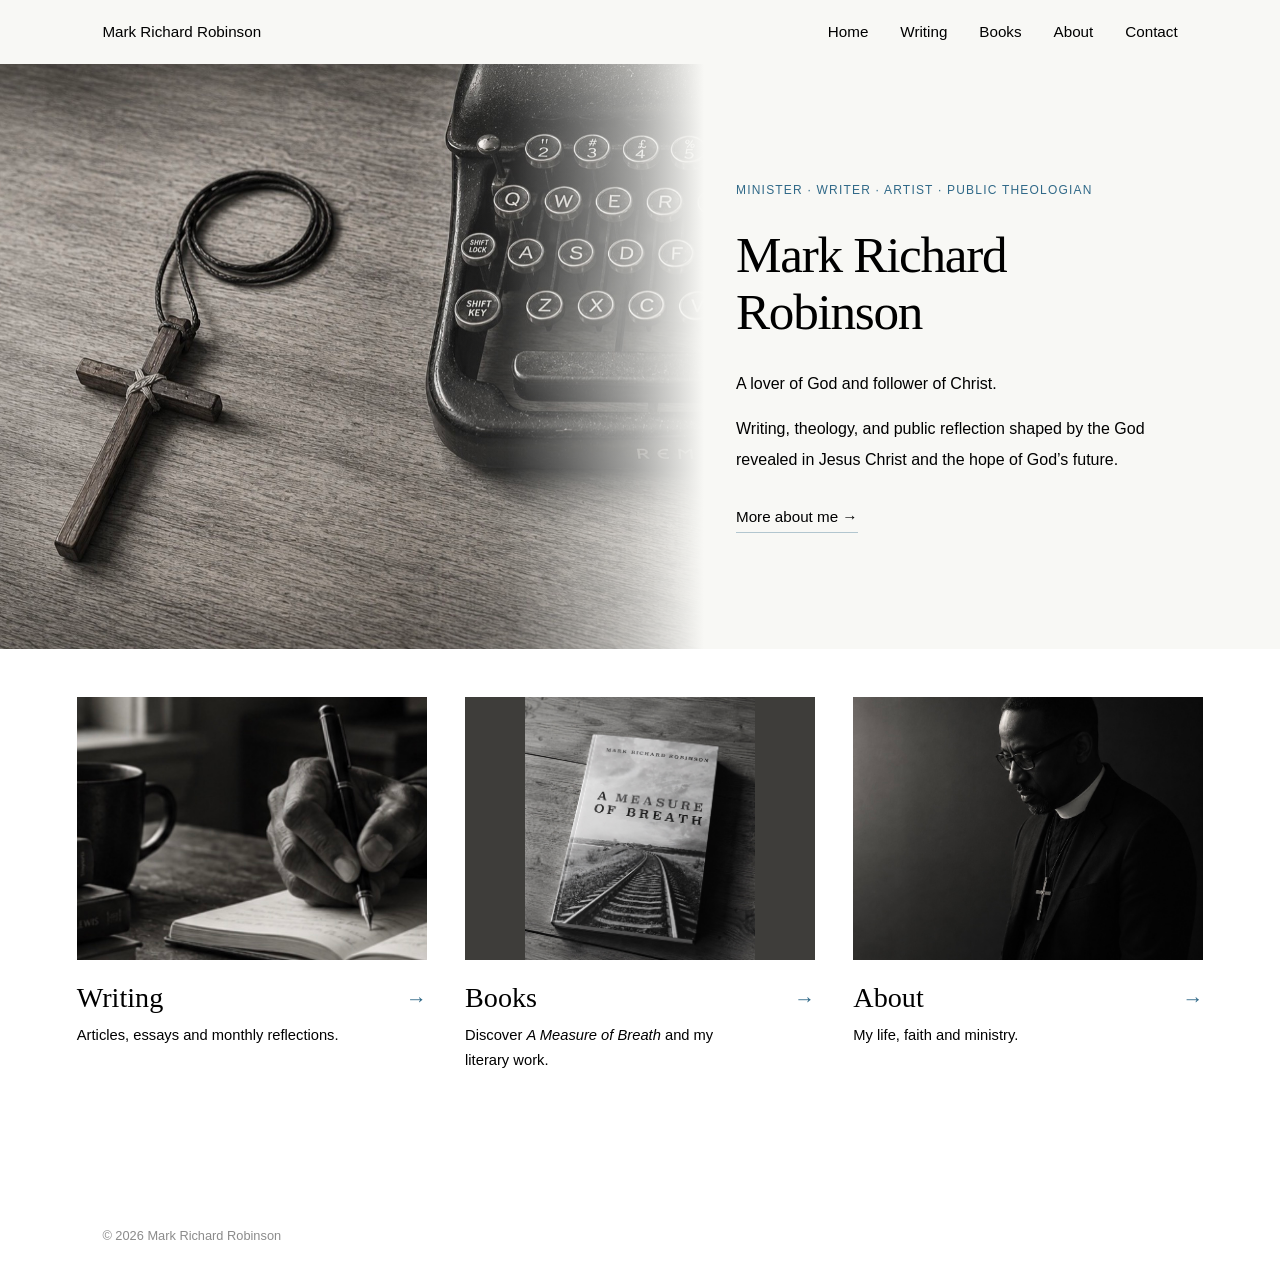
==== commit 7d8e33fa: "Update index.html" ====
--- a/index.html
+++ b/index.html
@@ -11,7 +11,7 @@
     <meta name="description"
         content="The website of Mark Richard Robinson: minister, writer, artist, public theologian, and author of A Measure of Breath.">
 
-    <title>Mark Richard Robinson | Theology, Writing and Public Reflection</title>
+    <title>Mark Richard Robinson | Minister, Writer, Artist and Public Theologian</title>
 
     <link rel="stylesheet" href="style.css">
     <link rel="stylesheet" href="homepage.css">
@@ -58,7 +58,9 @@
     <main>
 
 
-        <!-- MAIN HOMEPAGE HERO -->
+        <!-- ===================================
+             MAIN HOMEPAGE HERO
+             =================================== -->
 
         <section class="home-hero">
 
@@ -74,7 +76,9 @@
             <div class="home-hero-text">
 
                 <p class="home-identity">
+
                     Minister · Writer · Artist · Public theologian
+
                 </p>
 
                 <h1>
@@ -84,13 +88,17 @@
                 <p class="home-statement">
 
                     <strong>
+
                         A lover of God and follower of Christ.
+
                     </strong>
 
                     <span class="home-statement-description">
+
                         Writing, theology, and public reflection
                         shaped by the God revealed in Jesus Christ
                         and the hope of God’s future.
+
                     </span>
 
                 </p>
@@ -99,7 +107,9 @@
 
                     <a href="about.html"
                         class="home-text-link">
+
                         More about me →
+
                     </a>
 
                 </div>
@@ -109,7 +119,9 @@
         </section>
 
 
-        <!-- THREE PHOTOGRAPHIC LINKS -->
+        <!-- ===================================
+             PHOTOGRAPHIC NAVIGATION
+             =================================== -->
 
         <section class="home-pathways"
             aria-label="Explore my work">
@@ -136,12 +148,16 @@
                         <h2>Writing</h2>
 
                         <p>
+
                             Articles, essays and monthly reflections.
+
                         </p>
 
                         <span class="pathway-arrow"
                             aria-hidden="true">
+
                             →
+
                         </span>
 
                     </div>
@@ -168,13 +184,17 @@
                         <h2>Books</h2>
 
                         <p>
+
                             Discover <em>A Measure of Breath</em>
                             and my literary work.
+
                         </p>
 
                         <span class="pathway-arrow"
                             aria-hidden="true">
+
                             →
+
                         </span>
 
                     </div>
@@ -201,191 +221,28 @@
                         <h2>About</h2>
 
                         <p>
+
                             My life, faith and ministry.
+
                         </p>
 
                         <span class="pathway-arrow"
                             aria-hidden="true">
+
                             →
+
                         </span>
 
                     </div>
 
                 </a>
 
+
             </div>
 
         </section>
 
 
-        <!-- LATEST REFLECTION -->
-
-        <section class="home-latest">
-
-            <div class="home-section-inner">
-
-                <div class="home-section-heading">
-
-                    <p class="section-label">
-                        Latest Reflection
-                    </p>
-
-                    <p class="article-date">
-                        February 2026
-                    </p>
-
-                </div>
-
-                <div class="home-latest-content">
-
-                    <h2>
-                        <a href="writing/love-older-than-death.html">
-                            Love Older Than Death
-                        </a>
-                    </h2>
-
-                    <p>
-                        A reflection on fear-shaped theology,
-                        the cross as exposure, resurrection hope,
-                        and the love of God that outlives violence.
-                    </p>
-
-                    <a href="writing/love-older-than-death.html"
-                        class="home-text-link">
-                        Read the reflection →
-                    </a>
-
-                </div>
-
-            </div>
-
-        </section>
-
-
-        <!-- FEATURED BOOK -->
-
-        <section class="home-featured-book">
-
-            <div class="home-book-inner">
-
-                <div class="home-book-cover">
-
-                    <img
-                        src="images/a-measure-of-breath-book.jpg"
-                        alt="A Measure of Breath by Mark Richard Robinson"
-                        loading="lazy">
-
-                </div>
-
-                <div class="home-book-content">
-
-                    <p class="section-label">
-                        Featured Book
-                    </p>
-
-                    <p class="home-book-status">
-                        Now available
-                    </p>
-
-                    <h2>A Measure of Breath</h2>
-
-                    <p class="home-book-summary">
-
-                        A contemplative novel of survival,
-                        memory, faith, justice, and the stories
-                        our bodies carry long after words have failed.
-
-                    </p>
-
-                    <div class="home-book-links">
-
-                        <a href="books.html"
-                            class="button button-accent">
-                            Discover the Book
-                        </a>
-
-                        <a href="extract.html"
-                            class="button">
-                            Read an Extract
-                        </a>
-
-                    </div>
-
-                </div>
-
-            </div>
-
-        </section>
-
-
-        <!-- A GUIDING CONVICTION -->
-
-        <section class="home-closing">
-
-            <div class="home-closing-inner">
-
-                <section class="home-quotation">
-
-                    <div class="home-quotation-inner">
-
-                        <p class="section-label">
-                            A Guiding Conviction
-                        </p>
-
-                        <blockquote>
-
-                            <p>
-                                Jesus came to reveal both the face
-                                of God and the face of true humanity.
-                            </p>
-
-                            <p>
-                                The cross reveals humanity’s violence.
-                            </p>
-
-                            <p>
-                                The resurrection reveals what God
-                                does with humanity’s violence.
-                            </p>
-
-                        </blockquote>
-
-                    </div>
-
-                </section>
-
-
-                <!-- INSTAGRAM -->
-
-                <section class="instagram-section">
-
-                    <p class="section-label">
-                        Beyond the Website
-                    </p>
-
-                    <p class="instagram-text">
-
-                        Essays, visual reflections, and the continuing
-                        <em>What Breath Remembers</em> series
-                        can also be found on Instagram.
-
-                    </p>
-
-                    <a class="instagram-link"
-                        href="https://instagram.com/markrobinsonis"
-                        target="_blank"
-                        rel="noopener">
-
-                        Follow @markrobinsonis →
-
-                    </a>
-
-                </section>
-
-            </div>
-
-        </section>
-
     </main>
 
 
@@ -396,7 +253,9 @@
         <div class="footer-inner">
 
             <p class="footer-copyright">
+
                 © 2026 Mark Richard Robinson
+
             </p>
 
         </div>
